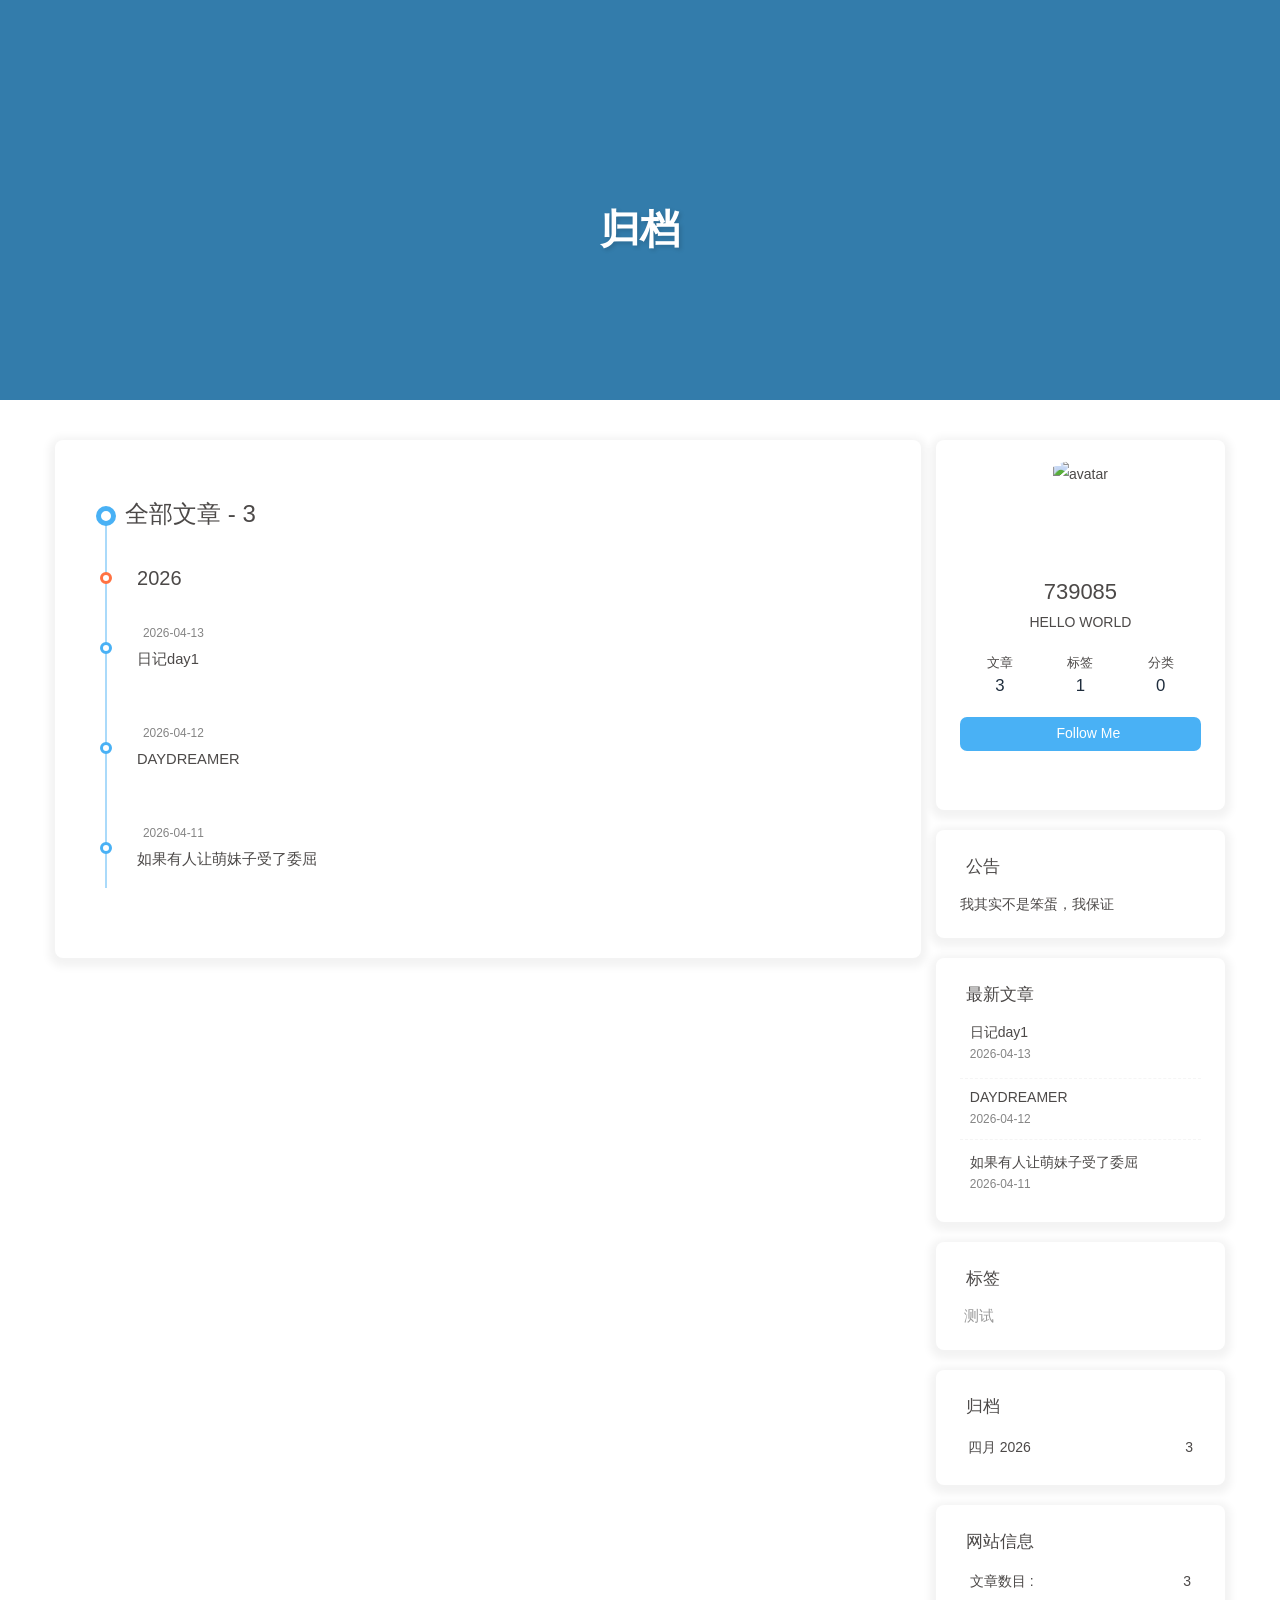
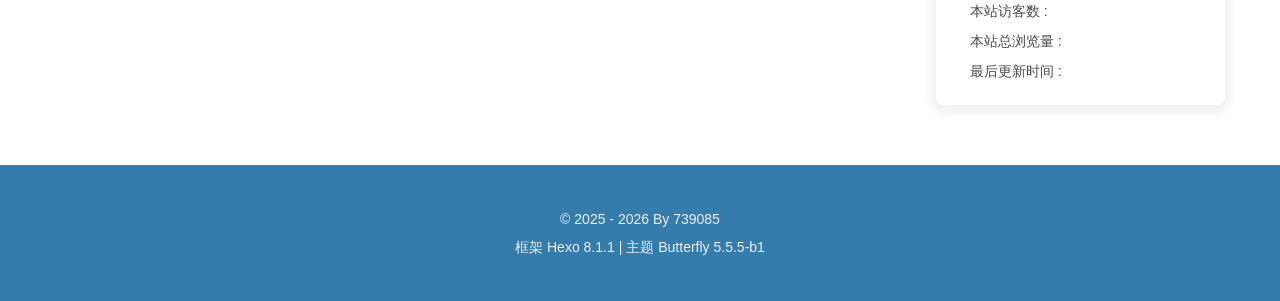
==== archives/index.html @ 6e2aefe9 "Site updated: 2026-04-13 21:39:57" ====
<!DOCTYPE html><html lang="zh-CN" data-theme="light"><head><meta charset="UTF-8"><meta http-equiv="X-UA-Compatible" content="IE=edge"><meta name="viewport" content="width=device-width, initial-scale=1.0,viewport-fit=cover"><title>归档 | 739085</title><meta name="author" content="739085"><meta name="copyright" content="739085"><meta name="format-detection" content="telephone=no"><meta name="theme-color" content="#ffffff"><meta name="description" content="HELLO WORLD">
<meta property="og:type" content="website">
<meta property="og:title" content="归档">
<meta property="og:url" content="http://example.com/archives/index.html">
<meta property="og:site_name" content="739085">
<meta property="og:description" content="HELLO WORLD">
<meta property="og:locale" content="zh_CN">
<meta property="og:image" content="https://img.cdn1.vip/i/69db8854d2ef4_1775994964.webp">
<meta property="article:author" content="739085">
<meta name="twitter:card" content="summary">
<meta name="twitter:image" content="https://img.cdn1.vip/i/69db8854d2ef4_1775994964.webp"><script type="application/ld+json"></script><link rel="shortcut icon" href="https://img.cdn1.vip/i/69db8854d2ef4_1775994964.webp"><link rel="canonical" href="http://example.com/archives/index.html"><link rel="preconnect" href="//cdn.jsdelivr.net"/><link rel="preconnect" href="//busuanzi.ibruce.info"/><link rel="stylesheet" href="/css/index.css?v=5.5.5-b1"><link rel="stylesheet" href="https://cdn.jsdelivr.net/npm/@fortawesome/fontawesome-free@7.1.0/css/all.min.css"><script>
    (() => {
      
    const saveToLocal = {
      set: (key, value, ttl) => {
        if (!ttl) return
        const expiry = Date.now() + ttl * 86400000
        localStorage.setItem(key, JSON.stringify({ value, expiry }))
      },
      get: key => {
        const itemStr = localStorage.getItem(key)
        if (!itemStr) return undefined
        const { value, expiry } = JSON.parse(itemStr)
        if (Date.now() > expiry) {
          localStorage.removeItem(key)
          return undefined
        }
        return value
      }
    }

    window.btf = {
      saveToLocal,
      getScript: (url, attr = {}) => new Promise((resolve, reject) => {
        const script = document.createElement('script')
        script.src = url
        script.async = true
        Object.entries(attr).forEach(([key, val]) => script.setAttribute(key, val))
        script.onload = script.onreadystatechange = () => {
          if (!script.readyState || /loaded|complete/.test(script.readyState)) resolve()
        }
        script.onerror = reject
        document.head.appendChild(script)
      }),
      getCSS: (url, id) => new Promise((resolve, reject) => {
        const link = document.createElement('link')
        link.rel = 'stylesheet'
        link.href = url
        if (id) link.id = id
        link.onload = link.onreadystatechange = () => {
          if (!link.readyState || /loaded|complete/.test(link.readyState)) resolve()
        }
        link.onerror = reject
        document.head.appendChild(link)
      }),
      addGlobalFn: (key, fn, name = false, parent = window) => {
        if (!false && key.startsWith('pjax')) return
        const globalFn = parent.globalFn || {}
        globalFn[key] = globalFn[key] || {}
        globalFn[key][name || Object.keys(globalFn[key]).length] = fn
        parent.globalFn = globalFn
      }
    }
  
      
      const activateDarkMode = () => {
        document.documentElement.setAttribute('data-theme', 'dark')
        if (document.querySelector('meta[name="theme-color"]') !== null) {
          document.querySelector('meta[name="theme-color"]').setAttribute('content', '#0d0d0d')
        }
      }
      const activateLightMode = () => {
        document.documentElement.setAttribute('data-theme', 'light')
        if (document.querySelector('meta[name="theme-color"]') !== null) {
          document.querySelector('meta[name="theme-color"]').setAttribute('content', '#ffffff')
        }
      }

      btf.activateDarkMode = activateDarkMode
      btf.activateLightMode = activateLightMode

      const theme = saveToLocal.get('theme')
    
          theme === 'dark' ? activateDarkMode() : theme === 'light' ? activateLightMode() : null
        
      
      const asideStatus = saveToLocal.get('aside-status')
      if (asideStatus !== undefined) {
        document.documentElement.classList.toggle('hide-aside', asideStatus === 'hide')
      }
    
      
    const detectApple = () => {
      if (/iPad|iPhone|iPod|Macintosh/.test(navigator.userAgent)) {
        document.documentElement.classList.add('apple')
      }
    }
    detectApple()
  
    })()
  </script><script>const GLOBAL_CONFIG = {
  root: '/',
  algolia: undefined,
  localSearch: undefined,
  translate: undefined,
  highlight: {"plugin":"highlight.js","highlightCopy":true,"highlightLang":true,"highlightHeightLimit":false,"highlightFullpage":false,"highlightMacStyle":true},
  copy: {
    success: '复制成功',
    error: '复制失败',
    noSupport: '浏览器不支持'
  },
  relativeDate: {
    homepage: false,
    post: false
  },
  runtime: '',
  dateSuffix: {
    just: '刚刚',
    min: '分钟前',
    hour: '小时前',
    day: '天前',
    month: '个月前'
  },
  copyright: undefined,
  lightbox: 'null',
  Snackbar: undefined,
  infinitegrid: {
    js: 'https://cdn.jsdelivr.net/npm/@egjs/infinitegrid@4.13.0/dist/infinitegrid.min.js',
    buttonText: '加载更多'
  },
  isPhotoFigcaption: false,
  islazyloadPlugin: false,
  isAnchor: false,
  percent: {
    toc: true,
    rightside: false,
  },
  autoDarkmode: false
}</script><script id="config-diff">var GLOBAL_CONFIG_SITE = {
  title: '归档',
  isHighlightShrink: false,
  isToc: false,
  pageType: 'archive'
}</script><meta name="generator" content="Hexo 8.1.1"></head><body><div class="bg-animation" id="web_bg" style="background-image: url(https://img.cdn1.vip/i/69db87c25db3d_1775994818.webp);"></div><div class="page" id="body-wrap"><header class="not-home-page" id="page-header" style="background-image: url(https://img.cdn1.vip/i/69db87c25db3d_1775994818.webp);"><nav id="nav"><span id="blog-info"><a class="nav-site-title" href="/"><img class="site-icon" src="https://img.cdn1.vip/i/69db8854d2ef4_1775994964.webp" alt="Logo"><span class="site-name">739085</span></a></span><div id="menus"></div></nav><div id="page-site-info"><h1 id="site-title">归档</h1></div></header><main class="layout" id="content-inner"><div id="archive"><div class="article-sort-title">全部文章 - 3</div><div class="article-sort"><div class="article-sort-item year">2026</div><div class="article-sort-item no-article-cover"><div class="article-sort-item-info"><div class="article-sort-item-time"><i class="far fa-calendar-alt"></i><time class="post-meta-date-created" datetime="2026-04-13T13:39:32.000Z" title="发表于 2026-04-13 21:39:32">2026-04-13</time></div><a class="article-sort-item-title" href="/2026/04/13/%E6%97%A5%E8%AE%B0day1/" title="日记day1">日记day1</a></div></div><div class="article-sort-item no-article-cover"><div class="article-sort-item-info"><div class="article-sort-item-time"><i class="far fa-calendar-alt"></i><time class="post-meta-date-created" datetime="2026-04-12T13:01:36.000Z" title="发表于 2026-04-12 21:01:36">2026-04-12</time></div><a class="article-sort-item-title" href="/2026/04/12/%E6%B5%8B%E8%AF%952/" title="DAYDREAMER">DAYDREAMER</a></div></div><div class="article-sort-item no-article-cover"><div class="article-sort-item-info"><div class="article-sort-item-time"><i class="far fa-calendar-alt"></i><time class="post-meta-date-created" datetime="2026-04-11T06:35:50.000Z" title="发表于 2026-04-11 14:35:50">2026-04-11</time></div><a class="article-sort-item-title" href="/2026/04/11/%E6%B5%8B%E8%AF%951/" title="如果有人让萌妹子受了委屈">如果有人让萌妹子受了委屈</a></div></div></div></div><div class="aside-content" id="aside-content"><div class="card-widget card-info text-center"><div class="avatar-img"><img src="https://img.cdn1.vip/i/69db8854d2ef4_1775994964.webp" onerror="this.onerror=null;this.src='/img/friend_404.gif'" alt="avatar"/></div><div class="author-info-name">739085</div><div class="author-info-description">HELLO WORLD</div><div class="site-data"><a href="/archives/"><div class="headline">文章</div><div class="length-num">3</div></a><a href="/tags/"><div class="headline">标签</div><div class="length-num">1</div></a><a href="/categories/"><div class="headline">分类</div><div class="length-num">0</div></a></div><a id="card-info-btn" target="_blank" rel="noopener" href="https://github.com/3023755761-art"><i class="fab fa-github"></i><span>Follow Me</span></a><div class="card-info-social-icons"><a class="social-icon" href="https://x.com/739085syy" target="_blank" title="Twitter"><i class="fab fa-twitter" style="color: #1da1f2;"></i></a><a class="social-icon" href="mailto:3023755761@qq.com" target="_blank" title="Email"><i class="fas fa-envelope" style="color: #4a7dbe;"></i></a><a class="social-icon" href="https://space.bilibili.com/411506079" target="_blank" title="Bilibili"><i class="fab fa-bilibili" style="color: #00A1D6;"></i></a><a class="social-icon" href="https://weibo.com/u/7460593080" target="_blank" title="微博"><i class="fab fa-weibo" style="color: #e6162d;"></i></a></div></div><div class="card-widget card-announcement"><div class="item-headline"><i class="fas fa-bullhorn fa-shake"></i><span>公告</span></div><div class="announcement_content">我其实不是笨蛋，我保证</div></div><div class="sticky_layout"><div class="card-widget card-recent-post"><div class="item-headline"><i class="fas fa-history"></i><span>最新文章</span></div><div class="aside-list"><div class="aside-list-item no-cover"><div class="content"><a class="title" href="/2026/04/13/%E6%97%A5%E8%AE%B0day1/" title="日记day1">日记day1</a><time datetime="2026-04-13T13:39:32.000Z" title="发表于 2026-04-13 21:39:32">2026-04-13</time></div></div><div class="aside-list-item no-cover"><div class="content"><a class="title" href="/2026/04/12/%E6%B5%8B%E8%AF%952/" title="DAYDREAMER">DAYDREAMER</a><time datetime="2026-04-12T13:01:36.000Z" title="发表于 2026-04-12 21:01:36">2026-04-12</time></div></div><div class="aside-list-item no-cover"><div class="content"><a class="title" href="/2026/04/11/%E6%B5%8B%E8%AF%951/" title="如果有人让萌妹子受了委屈">如果有人让萌妹子受了委屈</a><time datetime="2026-04-11T06:35:50.000Z" title="发表于 2026-04-11 14:35:50">2026-04-11</time></div></div></div></div><div class="card-widget card-tags"><div class="item-headline"><i class="fas fa-tags"></i><span>标签</span></div><div class="card-tag-cloud"><a href="/tags/%E6%B5%8B%E8%AF%95/" style="font-size: 1.1em; color: #999">测试</a></div></div><div class="card-widget card-archives">
    <div class="item-headline">
      <i class="fas fa-archive"></i>
      <span>归档</span>
      
    </div>
  
    <ul class="card-archive-list">
      
        <li class="card-archive-list-item">
          <a class="card-archive-list-link" href="/archives/2026/04/">
            <span class="card-archive-list-date">
              四月 2026
            </span>
            <span class="card-archive-list-count">3</span>
          </a>
        </li>
      
    </ul>
  </div><div class="card-widget card-webinfo"><div class="item-headline"><i class="fas fa-chart-line"></i><span>网站信息</span></div><div class="webinfo"><div class="webinfo-item"><div class="item-name">文章数目 :</div><div class="item-count">3</div></div><div class="webinfo-item"><div class="item-name">本站访客数 :</div><div class="item-count" id="busuanzi_value_site_uv"><i class="fa-solid fa-spinner fa-spin"></i></div></div><div class="webinfo-item"><div class="item-name">本站总浏览量 :</div><div class="item-count" id="busuanzi_value_site_pv"><i class="fa-solid fa-spinner fa-spin"></i></div></div><div class="webinfo-item"><div class="item-name">最后更新时间 :</div><div class="item-count" id="last-push-date" data-lastPushDate="2026-04-13T13:39:54.708Z"><i class="fa-solid fa-spinner fa-spin"></i></div></div></div></div></div></div></main><footer id="footer" style="background-image: url(https://img.cdn1.vip/i/69db87c25db3d_1775994818.webp);"><div class="footer-other"><div class="footer-copyright"><span class="copyright">&copy;&nbsp;2025 - 2026 By 739085</span><span class="framework-info"><span>框架 </span><a target="_blank" rel="noopener" href="https://hexo.io">Hexo 8.1.1</a><span class="footer-separator">|</span><span>主题 </span><a target="_blank" rel="noopener" href="https://github.com/jerryc127/hexo-theme-butterfly">Butterfly 5.5.5-b1</a></span></div></div></footer></div><div id="rightside"><div id="rightside-config-hide"><button id="darkmode" type="button" title="日间和夜间模式切换"><i class="fas fa-adjust"></i></button><button id="hide-aside-btn" type="button" title="单栏和双栏切换"><i class="fas fa-arrows-alt-h"></i></button></div><div id="rightside-config-show"><button id="rightside-config" type="button" title="设置"><i class="fas fa-cog fa-spin"></i></button><button id="go-up" type="button" title="回到顶部"><span class="scroll-percent"></span><i class="fas fa-arrow-up"></i></button></div></div><div><script src="/js/utils.js?v=5.5.5-b1"></script><script src="/js/main.js?v=5.5.5-b1"></script><div class="js-pjax"></div><script async data-pjax src="//busuanzi.ibruce.info/busuanzi/2.3/busuanzi.pure.mini.js"></script></div></body></html>
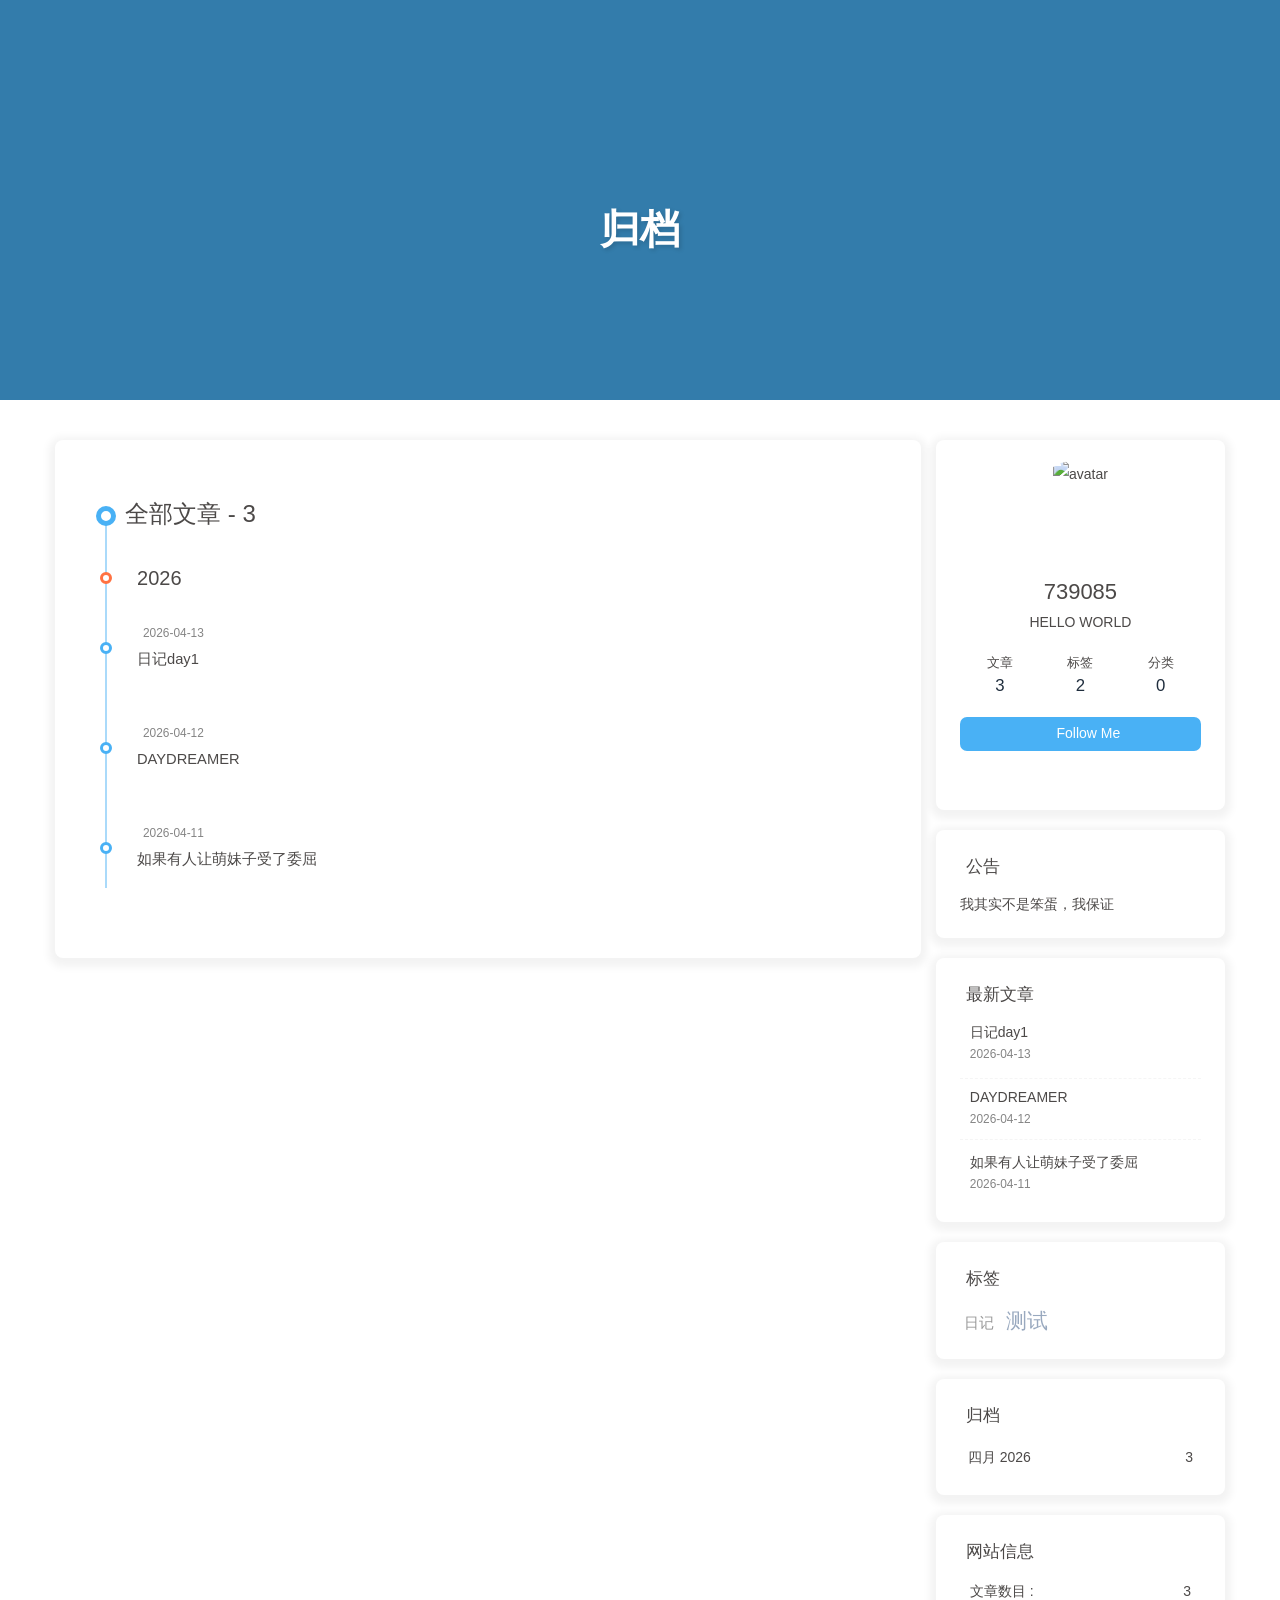
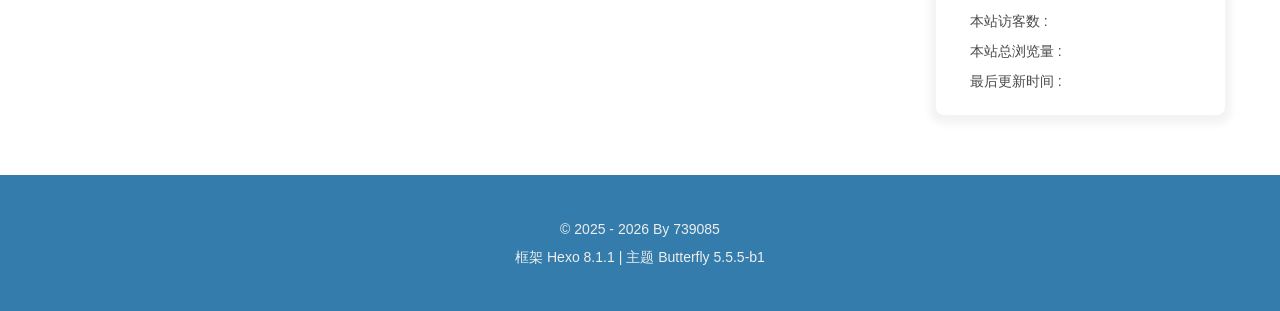
==== commit 7db5eef5: "Site updated: 2026-04-14 17:29:22" ====
--- a/archives/index.html
+++ b/archives/index.html
@@ -141,7 +141,7 @@
   isHighlightShrink: false,
   isToc: false,
   pageType: 'archive'
-}</script><meta name="generator" content="Hexo 8.1.1"></head><body><div class="bg-animation" id="web_bg" style="background-image: url(https://img.cdn1.vip/i/69db87c25db3d_1775994818.webp);"></div><div class="page" id="body-wrap"><header class="not-home-page" id="page-header" style="background-image: url(https://img.cdn1.vip/i/69db87c25db3d_1775994818.webp);"><nav id="nav"><span id="blog-info"><a class="nav-site-title" href="/"><img class="site-icon" src="https://img.cdn1.vip/i/69db8854d2ef4_1775994964.webp" alt="Logo"><span class="site-name">739085</span></a></span><div id="menus"></div></nav><div id="page-site-info"><h1 id="site-title">归档</h1></div></header><main class="layout" id="content-inner"><div id="archive"><div class="article-sort-title">全部文章 - 3</div><div class="article-sort"><div class="article-sort-item year">2026</div><div class="article-sort-item no-article-cover"><div class="article-sort-item-info"><div class="article-sort-item-time"><i class="far fa-calendar-alt"></i><time class="post-meta-date-created" datetime="2026-04-13T13:39:32.000Z" title="发表于 2026-04-13 21:39:32">2026-04-13</time></div><a class="article-sort-item-title" href="/2026/04/13/%E6%97%A5%E8%AE%B0day1/" title="日记day1">日记day1</a></div></div><div class="article-sort-item no-article-cover"><div class="article-sort-item-info"><div class="article-sort-item-time"><i class="far fa-calendar-alt"></i><time class="post-meta-date-created" datetime="2026-04-12T13:01:36.000Z" title="发表于 2026-04-12 21:01:36">2026-04-12</time></div><a class="article-sort-item-title" href="/2026/04/12/%E6%B5%8B%E8%AF%952/" title="DAYDREAMER">DAYDREAMER</a></div></div><div class="article-sort-item no-article-cover"><div class="article-sort-item-info"><div class="article-sort-item-time"><i class="far fa-calendar-alt"></i><time class="post-meta-date-created" datetime="2026-04-11T06:35:50.000Z" title="发表于 2026-04-11 14:35:50">2026-04-11</time></div><a class="article-sort-item-title" href="/2026/04/11/%E6%B5%8B%E8%AF%951/" title="如果有人让萌妹子受了委屈">如果有人让萌妹子受了委屈</a></div></div></div></div><div class="aside-content" id="aside-content"><div class="card-widget card-info text-center"><div class="avatar-img"><img src="https://img.cdn1.vip/i/69db8854d2ef4_1775994964.webp" onerror="this.onerror=null;this.src='/img/friend_404.gif'" alt="avatar"/></div><div class="author-info-name">739085</div><div class="author-info-description">HELLO WORLD</div><div class="site-data"><a href="/archives/"><div class="headline">文章</div><div class="length-num">3</div></a><a href="/tags/"><div class="headline">标签</div><div class="length-num">1</div></a><a href="/categories/"><div class="headline">分类</div><div class="length-num">0</div></a></div><a id="card-info-btn" target="_blank" rel="noopener" href="https://github.com/3023755761-art"><i class="fab fa-github"></i><span>Follow Me</span></a><div class="card-info-social-icons"><a class="social-icon" href="https://x.com/739085syy" target="_blank" title="Twitter"><i class="fab fa-twitter" style="color: #1da1f2;"></i></a><a class="social-icon" href="mailto:3023755761@qq.com" target="_blank" title="Email"><i class="fas fa-envelope" style="color: #4a7dbe;"></i></a><a class="social-icon" href="https://space.bilibili.com/411506079" target="_blank" title="Bilibili"><i class="fab fa-bilibili" style="color: #00A1D6;"></i></a><a class="social-icon" href="https://weibo.com/u/7460593080" target="_blank" title="微博"><i class="fab fa-weibo" style="color: #e6162d;"></i></a></div></div><div class="card-widget card-announcement"><div class="item-headline"><i class="fas fa-bullhorn fa-shake"></i><span>公告</span></div><div class="announcement_content">我其实不是笨蛋，我保证</div></div><div class="sticky_layout"><div class="card-widget card-recent-post"><div class="item-headline"><i class="fas fa-history"></i><span>最新文章</span></div><div class="aside-list"><div class="aside-list-item no-cover"><div class="content"><a class="title" href="/2026/04/13/%E6%97%A5%E8%AE%B0day1/" title="日记day1">日记day1</a><time datetime="2026-04-13T13:39:32.000Z" title="发表于 2026-04-13 21:39:32">2026-04-13</time></div></div><div class="aside-list-item no-cover"><div class="content"><a class="title" href="/2026/04/12/%E6%B5%8B%E8%AF%952/" title="DAYDREAMER">DAYDREAMER</a><time datetime="2026-04-12T13:01:36.000Z" title="发表于 2026-04-12 21:01:36">2026-04-12</time></div></div><div class="aside-list-item no-cover"><div class="content"><a class="title" href="/2026/04/11/%E6%B5%8B%E8%AF%951/" title="如果有人让萌妹子受了委屈">如果有人让萌妹子受了委屈</a><time datetime="2026-04-11T06:35:50.000Z" title="发表于 2026-04-11 14:35:50">2026-04-11</time></div></div></div></div><div class="card-widget card-tags"><div class="item-headline"><i class="fas fa-tags"></i><span>标签</span></div><div class="card-tag-cloud"><a href="/tags/%E6%B5%8B%E8%AF%95/" style="font-size: 1.1em; color: #999">测试</a></div></div><div class="card-widget card-archives">
+}</script><meta name="generator" content="Hexo 8.1.1"></head><body><div class="bg-animation" id="web_bg" style="background-image: url(https://img.cdn1.vip/i/69db87c25db3d_1775994818.webp);"></div><div class="page" id="body-wrap"><header class="not-home-page" id="page-header" style="background-image: url(https://img.cdn1.vip/i/69db87c25db3d_1775994818.webp);"><nav id="nav"><span id="blog-info"><a class="nav-site-title" href="/"><img class="site-icon" src="https://img.cdn1.vip/i/69db8854d2ef4_1775994964.webp" alt="Logo"><span class="site-name">739085</span></a></span><div id="menus"></div></nav><div id="page-site-info"><h1 id="site-title">归档</h1></div></header><main class="layout" id="content-inner"><div id="archive"><div class="article-sort-title">全部文章 - 3</div><div class="article-sort"><div class="article-sort-item year">2026</div><div class="article-sort-item no-article-cover"><div class="article-sort-item-info"><div class="article-sort-item-time"><i class="far fa-calendar-alt"></i><time class="post-meta-date-created" datetime="2026-04-13T13:39:32.000Z" title="发表于 2026-04-13 21:39:32">2026-04-13</time></div><a class="article-sort-item-title" href="/2026/04/13/%E6%97%A5%E8%AE%B0day1/" title="日记day1">日记day1</a></div></div><div class="article-sort-item no-article-cover"><div class="article-sort-item-info"><div class="article-sort-item-time"><i class="far fa-calendar-alt"></i><time class="post-meta-date-created" datetime="2026-04-12T13:01:36.000Z" title="发表于 2026-04-12 21:01:36">2026-04-12</time></div><a class="article-sort-item-title" href="/2026/04/12/%E6%B5%8B%E8%AF%952/" title="DAYDREAMER">DAYDREAMER</a></div></div><div class="article-sort-item no-article-cover"><div class="article-sort-item-info"><div class="article-sort-item-time"><i class="far fa-calendar-alt"></i><time class="post-meta-date-created" datetime="2026-04-11T06:35:50.000Z" title="发表于 2026-04-11 14:35:50">2026-04-11</time></div><a class="article-sort-item-title" href="/2026/04/11/%E6%B5%8B%E8%AF%951/" title="如果有人让萌妹子受了委屈">如果有人让萌妹子受了委屈</a></div></div></div></div><div class="aside-content" id="aside-content"><div class="card-widget card-info text-center"><div class="avatar-img"><img src="https://img.cdn1.vip/i/69db8854d2ef4_1775994964.webp" onerror="this.onerror=null;this.src='/img/friend_404.gif'" alt="avatar"/></div><div class="author-info-name">739085</div><div class="author-info-description">HELLO WORLD</div><div class="site-data"><a href="/archives/"><div class="headline">文章</div><div class="length-num">3</div></a><a href="/tags/"><div class="headline">标签</div><div class="length-num">2</div></a><a href="/categories/"><div class="headline">分类</div><div class="length-num">0</div></a></div><a id="card-info-btn" target="_blank" rel="noopener" href="https://github.com/3023755761-art"><i class="fab fa-github"></i><span>Follow Me</span></a><div class="card-info-social-icons"><a class="social-icon" href="https://x.com/739085syy" target="_blank" title="Twitter"><i class="fab fa-twitter" style="color: #1da1f2;"></i></a><a class="social-icon" href="mailto:3023755761@qq.com" target="_blank" title="Email"><i class="fas fa-envelope" style="color: #4a7dbe;"></i></a><a class="social-icon" href="https://space.bilibili.com/411506079" target="_blank" title="Bilibili"><i class="fab fa-bilibili" style="color: #00A1D6;"></i></a><a class="social-icon" href="https://weibo.com/u/7460593080" target="_blank" title="微博"><i class="fab fa-weibo" style="color: #e6162d;"></i></a></div></div><div class="card-widget card-announcement"><div class="item-headline"><i class="fas fa-bullhorn fa-shake"></i><span>公告</span></div><div class="announcement_content">我其实不是笨蛋，我保证</div></div><div class="sticky_layout"><div class="card-widget card-recent-post"><div class="item-headline"><i class="fas fa-history"></i><span>最新文章</span></div><div class="aside-list"><div class="aside-list-item no-cover"><div class="content"><a class="title" href="/2026/04/13/%E6%97%A5%E8%AE%B0day1/" title="日记day1">日记day1</a><time datetime="2026-04-13T13:39:32.000Z" title="发表于 2026-04-13 21:39:32">2026-04-13</time></div></div><div class="aside-list-item no-cover"><div class="content"><a class="title" href="/2026/04/12/%E6%B5%8B%E8%AF%952/" title="DAYDREAMER">DAYDREAMER</a><time datetime="2026-04-12T13:01:36.000Z" title="发表于 2026-04-12 21:01:36">2026-04-12</time></div></div><div class="aside-list-item no-cover"><div class="content"><a class="title" href="/2026/04/11/%E6%B5%8B%E8%AF%951/" title="如果有人让萌妹子受了委屈">如果有人让萌妹子受了委屈</a><time datetime="2026-04-11T06:35:50.000Z" title="发表于 2026-04-11 14:35:50">2026-04-11</time></div></div></div></div><div class="card-widget card-tags"><div class="item-headline"><i class="fas fa-tags"></i><span>标签</span></div><div class="card-tag-cloud"><a href="/tags/%E6%97%A5%E8%AE%B0/" style="font-size: 1.1em; color: #999">日记</a> <a href="/tags/%E6%B5%8B%E8%AF%95/" style="font-size: 1.5em; color: #99a9bf">测试</a></div></div><div class="card-widget card-archives">
     <div class="item-headline">
       <i class="fas fa-archive"></i>
       <span>归档</span>
@@ -160,4 +160,4 @@
         </li>
       
     </ul>
-  </div><div class="card-widget card-webinfo"><div class="item-headline"><i class="fas fa-chart-line"></i><span>网站信息</span></div><div class="webinfo"><div class="webinfo-item"><div class="item-name">文章数目 :</div><div class="item-count">3</div></div><div class="webinfo-item"><div class="item-name">本站访客数 :</div><div class="item-count" id="busuanzi_value_site_uv"><i class="fa-solid fa-spinner fa-spin"></i></div></div><div class="webinfo-item"><div class="item-name">本站总浏览量 :</div><div class="item-count" id="busuanzi_value_site_pv"><i class="fa-solid fa-spinner fa-spin"></i></div></div><div class="webinfo-item"><div class="item-name">最后更新时间 :</div><div class="item-count" id="last-push-date" data-lastPushDate="2026-04-13T13:39:54.708Z"><i class="fa-solid fa-spinner fa-spin"></i></div></div></div></div></div></div></main><footer id="footer" style="background-image: url(https://img.cdn1.vip/i/69db87c25db3d_1775994818.webp);"><div class="footer-other"><div class="footer-copyright"><span class="copyright">&copy;&nbsp;2025 - 2026 By 739085</span><span class="framework-info"><span>框架 </span><a target="_blank" rel="noopener" href="https://hexo.io">Hexo 8.1.1</a><span class="footer-separator">|</span><span>主题 </span><a target="_blank" rel="noopener" href="https://github.com/jerryc127/hexo-theme-butterfly">Butterfly 5.5.5-b1</a></span></div></div></footer></div><div id="rightside"><div id="rightside-config-hide"><button id="darkmode" type="button" title="日间和夜间模式切换"><i class="fas fa-adjust"></i></button><button id="hide-aside-btn" type="button" title="单栏和双栏切换"><i class="fas fa-arrows-alt-h"></i></button></div><div id="rightside-config-show"><button id="rightside-config" type="button" title="设置"><i class="fas fa-cog fa-spin"></i></button><button id="go-up" type="button" title="回到顶部"><span class="scroll-percent"></span><i class="fas fa-arrow-up"></i></button></div></div><div><script src="/js/utils.js?v=5.5.5-b1"></script><script src="/js/main.js?v=5.5.5-b1"></script><div class="js-pjax"></div><script async data-pjax src="//busuanzi.ibruce.info/busuanzi/2.3/busuanzi.pure.mini.js"></script></div></body></html>+  </div><div class="card-widget card-webinfo"><div class="item-headline"><i class="fas fa-chart-line"></i><span>网站信息</span></div><div class="webinfo"><div class="webinfo-item"><div class="item-name">文章数目 :</div><div class="item-count">3</div></div><div class="webinfo-item"><div class="item-name">本站访客数 :</div><div class="item-count" id="busuanzi_value_site_uv"><i class="fa-solid fa-spinner fa-spin"></i></div></div><div class="webinfo-item"><div class="item-name">本站总浏览量 :</div><div class="item-count" id="busuanzi_value_site_pv"><i class="fa-solid fa-spinner fa-spin"></i></div></div><div class="webinfo-item"><div class="item-name">最后更新时间 :</div><div class="item-count" id="last-push-date" data-lastPushDate="2026-04-14T09:29:19.640Z"><i class="fa-solid fa-spinner fa-spin"></i></div></div></div></div></div></div></main><footer id="footer" style="background-image: url(https://img.cdn1.vip/i/69db87c25db3d_1775994818.webp);"><div class="footer-other"><div class="footer-copyright"><span class="copyright">&copy;&nbsp;2025 - 2026 By 739085</span><span class="framework-info"><span>框架 </span><a target="_blank" rel="noopener" href="https://hexo.io">Hexo 8.1.1</a><span class="footer-separator">|</span><span>主题 </span><a target="_blank" rel="noopener" href="https://github.com/jerryc127/hexo-theme-butterfly">Butterfly 5.5.5-b1</a></span></div></div></footer></div><div id="rightside"><div id="rightside-config-hide"><button id="darkmode" type="button" title="日间和夜间模式切换"><i class="fas fa-adjust"></i></button><button id="hide-aside-btn" type="button" title="单栏和双栏切换"><i class="fas fa-arrows-alt-h"></i></button></div><div id="rightside-config-show"><button id="rightside-config" type="button" title="设置"><i class="fas fa-cog fa-spin"></i></button><button id="go-up" type="button" title="回到顶部"><span class="scroll-percent"></span><i class="fas fa-arrow-up"></i></button></div></div><div><script src="/js/utils.js?v=5.5.5-b1"></script><script src="/js/main.js?v=5.5.5-b1"></script><div class="js-pjax"></div><script async data-pjax src="//busuanzi.ibruce.info/busuanzi/2.3/busuanzi.pure.mini.js"></script></div></body></html>
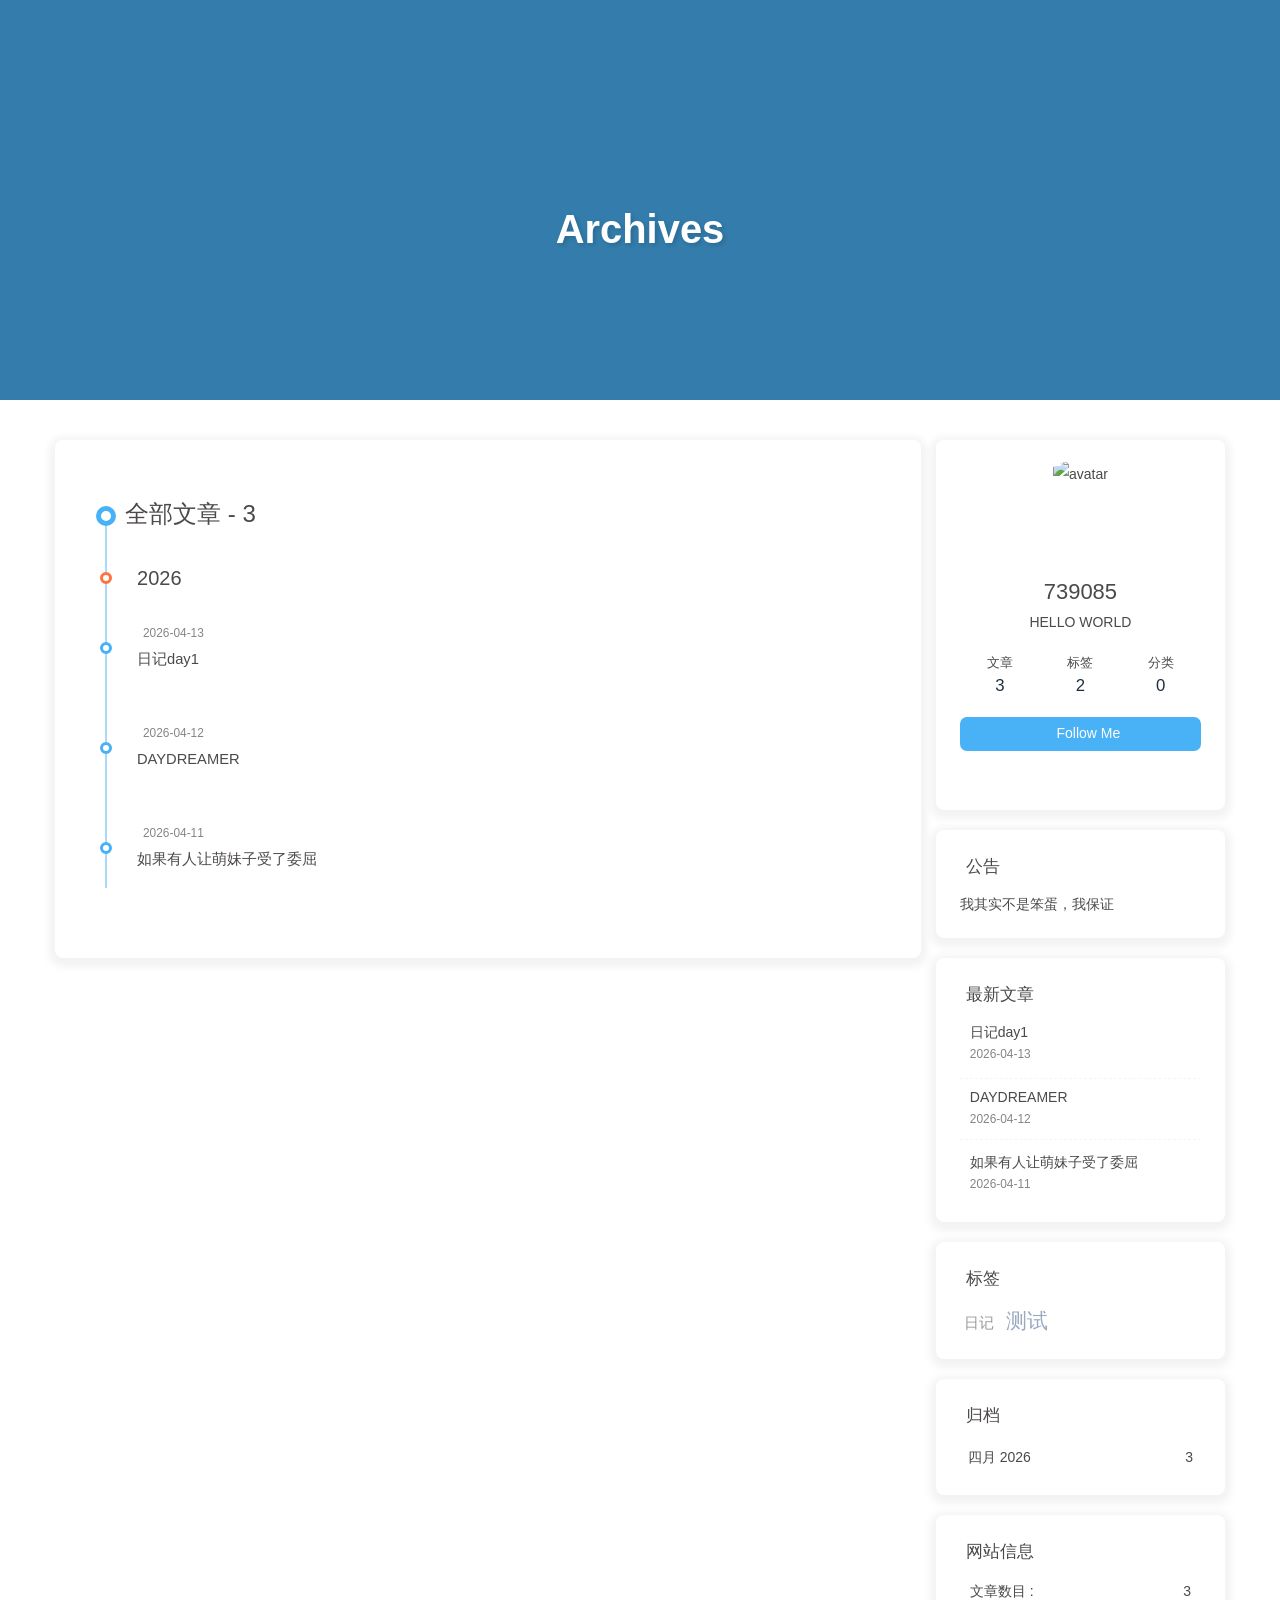
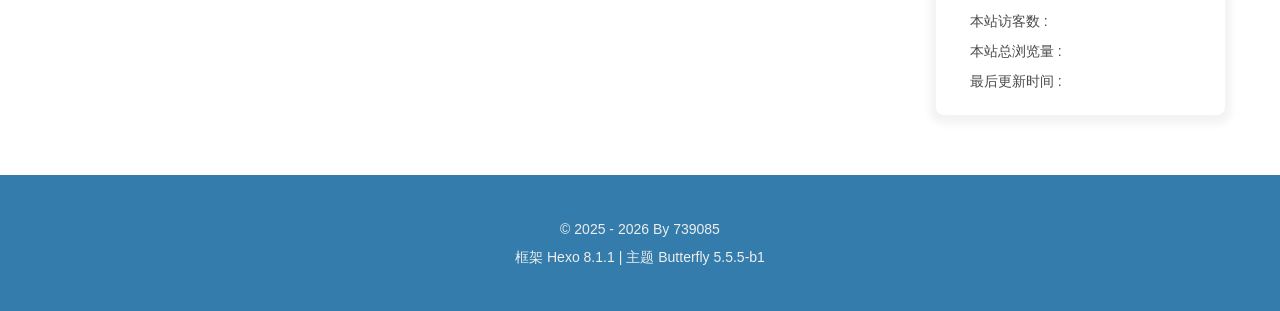
==== commit ca652ceb: "Site updated: 2026-04-18 17:05:50" ====
--- a/archives/index.html
+++ b/archives/index.html
@@ -1,14 +1,14 @@
-<!DOCTYPE html><html lang="zh-CN" data-theme="light"><head><meta charset="UTF-8"><meta http-equiv="X-UA-Compatible" content="IE=edge"><meta name="viewport" content="width=device-width, initial-scale=1.0,viewport-fit=cover"><title>归档 | 739085</title><meta name="author" content="739085"><meta name="copyright" content="739085"><meta name="format-detection" content="telephone=no"><meta name="theme-color" content="#ffffff"><meta name="description" content="HELLO WORLD">
+<!DOCTYPE html><html lang="zh-CN" data-theme="light"><head><meta charset="UTF-8"><meta http-equiv="X-UA-Compatible" content="IE=edge"><meta name="viewport" content="width=device-width, initial-scale=1.0,viewport-fit=cover"><title>Archives | 739085</title><meta name="author" content="739085"><meta name="copyright" content="739085"><meta name="format-detection" content="telephone=no"><meta name="theme-color" content="#ffffff"><meta name="description" content="HELLO WORLD">
 <meta property="og:type" content="website">
-<meta property="og:title" content="归档">
-<meta property="og:url" content="http://example.com/archives/index.html">
+<meta property="og:title" content="Archives">
+<meta property="og:url" content="https://3023755761-art.github.io/archives/index.html">
 <meta property="og:site_name" content="739085">
 <meta property="og:description" content="HELLO WORLD">
 <meta property="og:locale" content="zh_CN">
 <meta property="og:image" content="https://img.cdn1.vip/i/69db8854d2ef4_1775994964.webp">
 <meta property="article:author" content="739085">
 <meta name="twitter:card" content="summary">
-<meta name="twitter:image" content="https://img.cdn1.vip/i/69db8854d2ef4_1775994964.webp"><script type="application/ld+json"></script><link rel="shortcut icon" href="https://img.cdn1.vip/i/69db8854d2ef4_1775994964.webp"><link rel="canonical" href="http://example.com/archives/index.html"><link rel="preconnect" href="//cdn.jsdelivr.net"/><link rel="preconnect" href="//busuanzi.ibruce.info"/><link rel="stylesheet" href="/css/index.css?v=5.5.5-b1"><link rel="stylesheet" href="https://cdn.jsdelivr.net/npm/@fortawesome/fontawesome-free@7.1.0/css/all.min.css"><script>
+<meta name="twitter:image" content="https://img.cdn1.vip/i/69db8854d2ef4_1775994964.webp"><script type="application/ld+json"></script><link rel="shortcut icon" href="https://img.cdn1.vip/i/69db8854d2ef4_1775994964.webp"><link rel="canonical" href="https://3023755761-art.github.io/archives/index.html"><link rel="preconnect" href="//cdn.jsdelivr.net"/><link rel="preconnect" href="//busuanzi.ibruce.info"/><meta name="google-site-verification" content="c6b1a7a157c24e23"/><link rel="stylesheet" href="/css/index.css?v=5.5.5-b1"><link rel="stylesheet" href="https://cdn.jsdelivr.net/npm/@fortawesome/fontawesome-free@7.1.0/css/all.min.css"><script>
     (() => {
       
     const saveToLocal = {
@@ -101,7 +101,7 @@
   </script><script>const GLOBAL_CONFIG = {
   root: '/',
   algolia: undefined,
-  localSearch: undefined,
+  localSearch: {"path":"/search.xml","preload":false,"top_n_per_article":1,"unescape":false,"pagination":{"enable":false,"hitsPerPage":8},"languages":{"hits_empty":"未找到符合您查询的内容：${query}","hits_stats":"共找到 ${hits} 篇文章"}},
   translate: undefined,
   highlight: {"plugin":"highlight.js","highlightCopy":true,"highlightLang":true,"highlightHeightLimit":false,"highlightFullpage":false,"highlightMacStyle":true},
   copy: {
@@ -137,11 +137,11 @@
   },
   autoDarkmode: false
 }</script><script id="config-diff">var GLOBAL_CONFIG_SITE = {
-  title: '归档',
+  title: 'Archives',
   isHighlightShrink: false,
   isToc: false,
   pageType: 'archive'
-}</script><meta name="generator" content="Hexo 8.1.1"></head><body><div class="bg-animation" id="web_bg" style="background-image: url(https://img.cdn1.vip/i/69db87c25db3d_1775994818.webp);"></div><div class="page" id="body-wrap"><header class="not-home-page" id="page-header" style="background-image: url(https://img.cdn1.vip/i/69db87c25db3d_1775994818.webp);"><nav id="nav"><span id="blog-info"><a class="nav-site-title" href="/"><img class="site-icon" src="https://img.cdn1.vip/i/69db8854d2ef4_1775994964.webp" alt="Logo"><span class="site-name">739085</span></a></span><div id="menus"></div></nav><div id="page-site-info"><h1 id="site-title">归档</h1></div></header><main class="layout" id="content-inner"><div id="archive"><div class="article-sort-title">全部文章 - 3</div><div class="article-sort"><div class="article-sort-item year">2026</div><div class="article-sort-item no-article-cover"><div class="article-sort-item-info"><div class="article-sort-item-time"><i class="far fa-calendar-alt"></i><time class="post-meta-date-created" datetime="2026-04-13T13:39:32.000Z" title="发表于 2026-04-13 21:39:32">2026-04-13</time></div><a class="article-sort-item-title" href="/2026/04/13/%E6%97%A5%E8%AE%B0day1/" title="日记day1">日记day1</a></div></div><div class="article-sort-item no-article-cover"><div class="article-sort-item-info"><div class="article-sort-item-time"><i class="far fa-calendar-alt"></i><time class="post-meta-date-created" datetime="2026-04-12T13:01:36.000Z" title="发表于 2026-04-12 21:01:36">2026-04-12</time></div><a class="article-sort-item-title" href="/2026/04/12/%E6%B5%8B%E8%AF%952/" title="DAYDREAMER">DAYDREAMER</a></div></div><div class="article-sort-item no-article-cover"><div class="article-sort-item-info"><div class="article-sort-item-time"><i class="far fa-calendar-alt"></i><time class="post-meta-date-created" datetime="2026-04-11T06:35:50.000Z" title="发表于 2026-04-11 14:35:50">2026-04-11</time></div><a class="article-sort-item-title" href="/2026/04/11/%E6%B5%8B%E8%AF%951/" title="如果有人让萌妹子受了委屈">如果有人让萌妹子受了委屈</a></div></div></div></div><div class="aside-content" id="aside-content"><div class="card-widget card-info text-center"><div class="avatar-img"><img src="https://img.cdn1.vip/i/69db8854d2ef4_1775994964.webp" onerror="this.onerror=null;this.src='/img/friend_404.gif'" alt="avatar"/></div><div class="author-info-name">739085</div><div class="author-info-description">HELLO WORLD</div><div class="site-data"><a href="/archives/"><div class="headline">文章</div><div class="length-num">3</div></a><a href="/tags/"><div class="headline">标签</div><div class="length-num">2</div></a><a href="/categories/"><div class="headline">分类</div><div class="length-num">0</div></a></div><a id="card-info-btn" target="_blank" rel="noopener" href="https://github.com/3023755761-art"><i class="fab fa-github"></i><span>Follow Me</span></a><div class="card-info-social-icons"><a class="social-icon" href="https://x.com/739085syy" target="_blank" title="Twitter"><i class="fab fa-twitter" style="color: #1da1f2;"></i></a><a class="social-icon" href="mailto:3023755761@qq.com" target="_blank" title="Email"><i class="fas fa-envelope" style="color: #4a7dbe;"></i></a><a class="social-icon" href="https://space.bilibili.com/411506079" target="_blank" title="Bilibili"><i class="fab fa-bilibili" style="color: #00A1D6;"></i></a><a class="social-icon" href="https://weibo.com/u/7460593080" target="_blank" title="微博"><i class="fab fa-weibo" style="color: #e6162d;"></i></a></div></div><div class="card-widget card-announcement"><div class="item-headline"><i class="fas fa-bullhorn fa-shake"></i><span>公告</span></div><div class="announcement_content">我其实不是笨蛋，我保证</div></div><div class="sticky_layout"><div class="card-widget card-recent-post"><div class="item-headline"><i class="fas fa-history"></i><span>最新文章</span></div><div class="aside-list"><div class="aside-list-item no-cover"><div class="content"><a class="title" href="/2026/04/13/%E6%97%A5%E8%AE%B0day1/" title="日记day1">日记day1</a><time datetime="2026-04-13T13:39:32.000Z" title="发表于 2026-04-13 21:39:32">2026-04-13</time></div></div><div class="aside-list-item no-cover"><div class="content"><a class="title" href="/2026/04/12/%E6%B5%8B%E8%AF%952/" title="DAYDREAMER">DAYDREAMER</a><time datetime="2026-04-12T13:01:36.000Z" title="发表于 2026-04-12 21:01:36">2026-04-12</time></div></div><div class="aside-list-item no-cover"><div class="content"><a class="title" href="/2026/04/11/%E6%B5%8B%E8%AF%951/" title="如果有人让萌妹子受了委屈">如果有人让萌妹子受了委屈</a><time datetime="2026-04-11T06:35:50.000Z" title="发表于 2026-04-11 14:35:50">2026-04-11</time></div></div></div></div><div class="card-widget card-tags"><div class="item-headline"><i class="fas fa-tags"></i><span>标签</span></div><div class="card-tag-cloud"><a href="/tags/%E6%97%A5%E8%AE%B0/" style="font-size: 1.1em; color: #999">日记</a> <a href="/tags/%E6%B5%8B%E8%AF%95/" style="font-size: 1.5em; color: #99a9bf">测试</a></div></div><div class="card-widget card-archives">
+}</script><meta name="generator" content="Hexo 8.1.1"></head><body><div class="bg-animation" id="web_bg" style="background-image: url(https://img.cdn1.vip/i/69db87c25db3d_1775994818.webp);"></div><div id="sidebar"><div id="menu-mask"></div><div id="sidebar-menus"><div class="avatar-img text-center"><img src="https://img.cdn1.vip/i/69db8854d2ef4_1775994964.webp" onerror="this.onerror=null;this.src='/img/friend_404.gif'" alt="avatar"/ loading='lazy'></div><div class="site-data text-center"><a href="/archives/"><div class="headline">文章</div><div class="length-num">3</div></a><a href="/tags/"><div class="headline">标签</div><div class="length-num">2</div></a><a href="/categories/"><div class="headline">分类</div><div class="length-num">0</div></a></div><div class="menus_items"><div class="menus_item"><a class="site-page" href="/"><i class="fa-fw fas fa-home"></i><span> Home</span></a></div><div class="menus_item"><a class="site-page" href="/archives/"><i class="fa-fw fas fa-archive"></i><span> Archives</span></a></div><div class="menus_item"><a class="site-page" href="/categories/"><i class="fa-fw fas fa-folder"></i><span> Categories</span></a></div><div class="menus_item"><a class="site-page" href="/tags/"><i class="fa-fw fas fa-tags"></i><span> Tags</span></a></div></div></div></div><div class="page" id="body-wrap"><header class="not-home-page" id="page-header" style="background-image: url(https://img.cdn1.vip/i/69db87c25db3d_1775994818.webp);"><nav id="nav"><span id="blog-info"><a class="nav-site-title" href="/"><img class="site-icon" src="https://img.cdn1.vip/i/69db8854d2ef4_1775994964.webp" alt="Logo" loading='lazy'><span class="site-name">739085</span></a></span><div id="menus"><div id="search-button"><span class="site-page social-icon search"><i class="fas fa-search fa-fw"></i><span> 搜索</span></span></div><div class="menus_items"><div class="menus_item"><a class="site-page" href="/"><i class="fa-fw fas fa-home"></i><span> Home</span></a></div><div class="menus_item"><a class="site-page" href="/archives/"><i class="fa-fw fas fa-archive"></i><span> Archives</span></a></div><div class="menus_item"><a class="site-page" href="/categories/"><i class="fa-fw fas fa-folder"></i><span> Categories</span></a></div><div class="menus_item"><a class="site-page" href="/tags/"><i class="fa-fw fas fa-tags"></i><span> Tags</span></a></div></div><div id="toggle-menu"><span class="site-page"><i class="fas fa-bars fa-fw"></i></span></div></div></nav><div id="page-site-info"><h1 id="site-title">Archives</h1></div></header><main class="layout" id="content-inner"><div id="archive"><div class="article-sort-title">全部文章 - 3</div><div class="article-sort"><div class="article-sort-item year">2026</div><div class="article-sort-item no-article-cover"><div class="article-sort-item-info"><div class="article-sort-item-time"><i class="far fa-calendar-alt"></i><time class="post-meta-date-created" datetime="2026-04-13T13:39:32.000Z" title="发表于 2026-04-13 21:39:32">2026-04-13</time></div><a class="article-sort-item-title" href="/2026/04/13/%E6%97%A5%E8%AE%B0day1/" title="日记day1">日记day1</a></div></div><div class="article-sort-item no-article-cover"><div class="article-sort-item-info"><div class="article-sort-item-time"><i class="far fa-calendar-alt"></i><time class="post-meta-date-created" datetime="2026-04-12T13:01:36.000Z" title="发表于 2026-04-12 21:01:36">2026-04-12</time></div><a class="article-sort-item-title" href="/2026/04/12/%E6%B5%8B%E8%AF%952/" title="DAYDREAMER">DAYDREAMER</a></div></div><div class="article-sort-item no-article-cover"><div class="article-sort-item-info"><div class="article-sort-item-time"><i class="far fa-calendar-alt"></i><time class="post-meta-date-created" datetime="2026-04-11T06:35:50.000Z" title="发表于 2026-04-11 14:35:50">2026-04-11</time></div><a class="article-sort-item-title" href="/2026/04/11/%E6%B5%8B%E8%AF%951/" title="如果有人让萌妹子受了委屈">如果有人让萌妹子受了委屈</a></div></div></div></div><div class="aside-content" id="aside-content"><div class="card-widget card-info text-center"><div class="avatar-img"><img src="https://img.cdn1.vip/i/69db8854d2ef4_1775994964.webp" onerror="this.onerror=null;this.src='/img/friend_404.gif'" alt="avatar"/ loading='lazy'></div><div class="author-info-name">739085</div><div class="author-info-description">HELLO WORLD</div><div class="site-data"><a href="/archives/"><div class="headline">文章</div><div class="length-num">3</div></a><a href="/tags/"><div class="headline">标签</div><div class="length-num">2</div></a><a href="/categories/"><div class="headline">分类</div><div class="length-num">0</div></a></div><a id="card-info-btn" target="_blank" rel="noopener" href="https://github.com/3023755761-art"><i class="fab fa-github"></i><span>Follow Me</span></a><div class="card-info-social-icons"><a class="social-icon" href="https://x.com/739085syy" target="_blank" title="Twitter"><i class="fab fa-twitter" style="color: #1da1f2;"></i></a><a class="social-icon" href="mailto:3023755761@qq.com" target="_blank" title="Email"><i class="fas fa-envelope" style="color: #4a7dbe;"></i></a><a class="social-icon" href="https://space.bilibili.com/411506079" target="_blank" title="Bilibili"><i class="fab fa-bilibili" style="color: #00A1D6;"></i></a><a class="social-icon" href="https://weibo.com/u/7460593080" target="_blank" title="微博"><i class="fab fa-weibo" style="color: #e6162d;"></i></a></div></div><div class="card-widget card-announcement"><div class="item-headline"><i class="fas fa-bullhorn fa-shake"></i><span>公告</span></div><div class="announcement_content">我其实不是笨蛋，我保证</div></div><div class="sticky_layout"><div class="card-widget card-recent-post"><div class="item-headline"><i class="fas fa-history"></i><span>最新文章</span></div><div class="aside-list"><div class="aside-list-item no-cover"><div class="content"><a class="title" href="/2026/04/13/%E6%97%A5%E8%AE%B0day1/" title="日记day1">日记day1</a><time datetime="2026-04-13T13:39:32.000Z" title="发表于 2026-04-13 21:39:32">2026-04-13</time></div></div><div class="aside-list-item no-cover"><div class="content"><a class="title" href="/2026/04/12/%E6%B5%8B%E8%AF%952/" title="DAYDREAMER">DAYDREAMER</a><time datetime="2026-04-12T13:01:36.000Z" title="发表于 2026-04-12 21:01:36">2026-04-12</time></div></div><div class="aside-list-item no-cover"><div class="content"><a class="title" href="/2026/04/11/%E6%B5%8B%E8%AF%951/" title="如果有人让萌妹子受了委屈">如果有人让萌妹子受了委屈</a><time datetime="2026-04-11T06:35:50.000Z" title="发表于 2026-04-11 14:35:50">2026-04-11</time></div></div></div></div><div class="card-widget card-tags"><div class="item-headline"><i class="fas fa-tags"></i><span>标签</span></div><div class="card-tag-cloud"><a href="/tags/%E6%97%A5%E8%AE%B0/" style="font-size: 1.1em; color: #999">日记</a> <a href="/tags/%E6%B5%8B%E8%AF%95/" style="font-size: 1.5em; color: #99a9bf">测试</a></div></div><div class="card-widget card-archives">
     <div class="item-headline">
       <i class="fas fa-archive"></i>
       <span>归档</span>
@@ -160,4 +160,4 @@
         </li>
       
     </ul>
-  </div><div class="card-widget card-webinfo"><div class="item-headline"><i class="fas fa-chart-line"></i><span>网站信息</span></div><div class="webinfo"><div class="webinfo-item"><div class="item-name">文章数目 :</div><div class="item-count">3</div></div><div class="webinfo-item"><div class="item-name">本站访客数 :</div><div class="item-count" id="busuanzi_value_site_uv"><i class="fa-solid fa-spinner fa-spin"></i></div></div><div class="webinfo-item"><div class="item-name">本站总浏览量 :</div><div class="item-count" id="busuanzi_value_site_pv"><i class="fa-solid fa-spinner fa-spin"></i></div></div><div class="webinfo-item"><div class="item-name">最后更新时间 :</div><div class="item-count" id="last-push-date" data-lastPushDate="2026-04-14T09:29:19.640Z"><i class="fa-solid fa-spinner fa-spin"></i></div></div></div></div></div></div></main><footer id="footer" style="background-image: url(https://img.cdn1.vip/i/69db87c25db3d_1775994818.webp);"><div class="footer-other"><div class="footer-copyright"><span class="copyright">&copy;&nbsp;2025 - 2026 By 739085</span><span class="framework-info"><span>框架 </span><a target="_blank" rel="noopener" href="https://hexo.io">Hexo 8.1.1</a><span class="footer-separator">|</span><span>主题 </span><a target="_blank" rel="noopener" href="https://github.com/jerryc127/hexo-theme-butterfly">Butterfly 5.5.5-b1</a></span></div></div></footer></div><div id="rightside"><div id="rightside-config-hide"><button id="darkmode" type="button" title="日间和夜间模式切换"><i class="fas fa-adjust"></i></button><button id="hide-aside-btn" type="button" title="单栏和双栏切换"><i class="fas fa-arrows-alt-h"></i></button></div><div id="rightside-config-show"><button id="rightside-config" type="button" title="设置"><i class="fas fa-cog fa-spin"></i></button><button id="go-up" type="button" title="回到顶部"><span class="scroll-percent"></span><i class="fas fa-arrow-up"></i></button></div></div><div><script src="/js/utils.js?v=5.5.5-b1"></script><script src="/js/main.js?v=5.5.5-b1"></script><div class="js-pjax"></div><script async data-pjax src="//busuanzi.ibruce.info/busuanzi/2.3/busuanzi.pure.mini.js"></script></div></body></html>+  </div><div class="card-widget card-webinfo"><div class="item-headline"><i class="fas fa-chart-line"></i><span>网站信息</span></div><div class="webinfo"><div class="webinfo-item"><div class="item-name">文章数目 :</div><div class="item-count">3</div></div><div class="webinfo-item"><div class="item-name">本站访客数 :</div><div class="item-count" id="busuanzi_value_site_uv"><i class="fa-solid fa-spinner fa-spin"></i></div></div><div class="webinfo-item"><div class="item-name">本站总浏览量 :</div><div class="item-count" id="busuanzi_value_site_pv"><i class="fa-solid fa-spinner fa-spin"></i></div></div><div class="webinfo-item"><div class="item-name">最后更新时间 :</div><div class="item-count" id="last-push-date" data-lastPushDate="2026-04-18T09:05:47.697Z"><i class="fa-solid fa-spinner fa-spin"></i></div></div></div></div></div></div></main><footer id="footer" style="background-image: url(https://img.cdn1.vip/i/69db87c25db3d_1775994818.webp);"><div class="footer-other"><div class="footer-copyright"><span class="copyright">&copy;&nbsp;2025 - 2026 By 739085</span><span class="framework-info"><span>框架 </span><a target="_blank" rel="noopener" href="https://hexo.io">Hexo 8.1.1</a><span class="footer-separator">|</span><span>主题 </span><a target="_blank" rel="noopener" href="https://github.com/jerryc127/hexo-theme-butterfly">Butterfly 5.5.5-b1</a></span></div></div></footer></div><div id="rightside"><div id="rightside-config-hide"><button id="darkmode" type="button" title="日间和夜间模式切换"><i class="fas fa-adjust"></i></button><button id="hide-aside-btn" type="button" title="单栏和双栏切换"><i class="fas fa-arrows-alt-h"></i></button></div><div id="rightside-config-show"><button id="rightside-config" type="button" title="设置"><i class="fas fa-cog fa-spin"></i></button><button id="go-up" type="button" title="回到顶部"><span class="scroll-percent"></span><i class="fas fa-arrow-up"></i></button></div></div><div><script src="https://cdn.jsdelivr.net/npm/hexo-theme-butterfly@5.5.5-b1/source/js/utils.min.js"></script><script src="https://cdn.jsdelivr.net/npm/hexo-theme-butterfly@5.5.5-b1/source/js/main.min.js"></script><script src="https://cdn.jsdelivr.net/npm/instant.page@5.2.0/instantpage.min.js" type="module"></script><div class="js-pjax"></div><script id="click-heart" src="https://cdn.jsdelivr.net/npm/butterfly-extsrc@1.1.6/dist/click-heart.min.js" async="async" mobile="false"></script><script async data-pjax src="//busuanzi.ibruce.info/busuanzi/2.3/busuanzi.pure.mini.js"></script><div id="local-search"><div class="search-dialog"><nav class="search-nav"><span class="search-dialog-title">搜索</span><i class="fas fa-spinner fa-pulse" id="loading-status" hidden="hidden"></i><button class="search-close-button"><i class="fas fa-times"></i></button></nav><div class="text-center" id="loading-database"><i class="fas fa-spinner fa-pulse"></i><span>  数据加载中</span></div><div class="local-search-input"><input placeholder="搜索" type="text"/></div><hr/><div id="local-search-results"></div><div class="ais-Pagination" id="local-search-pagination" style="display:none;"><ul class="ais-Pagination-list"></ul></div><div id="local-search-stats"></div></div><div id="search-mask"></div><script src="https://cdn.jsdelivr.net/npm/hexo-theme-butterfly@5.5.5-b1/source/js/search/local-search.min.js"></script></div></div></body></html>
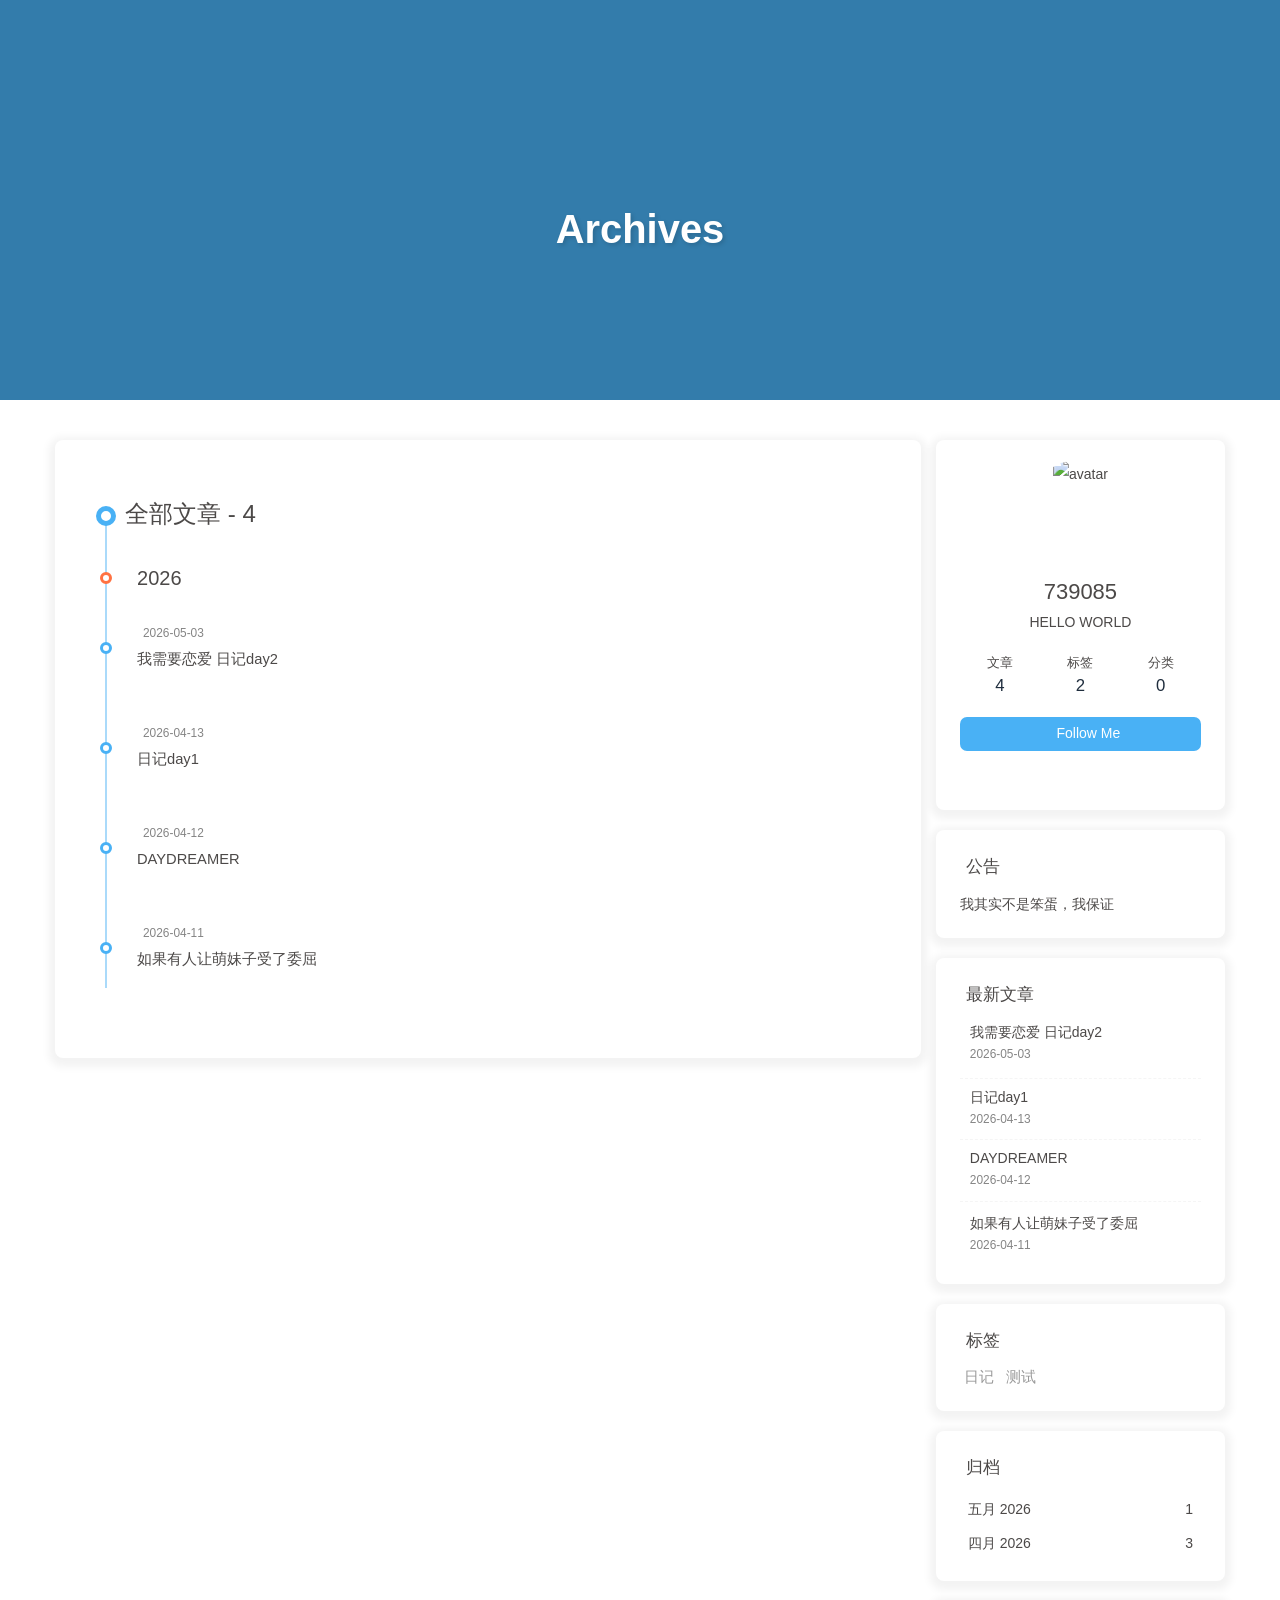
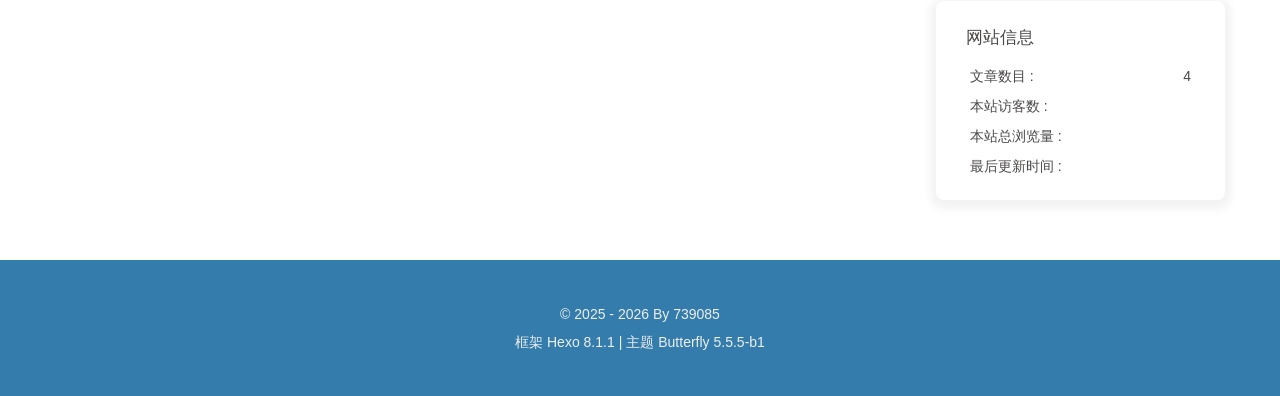
==== commit b20c9ee6: "Site updated: 2026-05-24 17:33:41" ====
--- a/archives/index.html
+++ b/archives/index.html
@@ -141,7 +141,49 @@
   isHighlightShrink: false,
   isToc: false,
   pageType: 'archive'
-}</script><meta name="generator" content="Hexo 8.1.1"></head><body><div class="bg-animation" id="web_bg" style="background-image: url(https://img.cdn1.vip/i/69db87c25db3d_1775994818.webp);"></div><div id="sidebar"><div id="menu-mask"></div><div id="sidebar-menus"><div class="avatar-img text-center"><img src="https://img.cdn1.vip/i/69db8854d2ef4_1775994964.webp" onerror="this.onerror=null;this.src='/img/friend_404.gif'" alt="avatar"/ loading='lazy'></div><div class="site-data text-center"><a href="/archives/"><div class="headline">文章</div><div class="length-num">3</div></a><a href="/tags/"><div class="headline">标签</div><div class="length-num">2</div></a><a href="/categories/"><div class="headline">分类</div><div class="length-num">0</div></a></div><div class="menus_items"><div class="menus_item"><a class="site-page" href="/"><i class="fa-fw fas fa-home"></i><span> Home</span></a></div><div class="menus_item"><a class="site-page" href="/archives/"><i class="fa-fw fas fa-archive"></i><span> Archives</span></a></div><div class="menus_item"><a class="site-page" href="/categories/"><i class="fa-fw fas fa-folder"></i><span> Categories</span></a></div><div class="menus_item"><a class="site-page" href="/tags/"><i class="fa-fw fas fa-tags"></i><span> Tags</span></a></div></div></div></div><div class="page" id="body-wrap"><header class="not-home-page" id="page-header" style="background-image: url(https://img.cdn1.vip/i/69db87c25db3d_1775994818.webp);"><nav id="nav"><span id="blog-info"><a class="nav-site-title" href="/"><img class="site-icon" src="https://img.cdn1.vip/i/69db8854d2ef4_1775994964.webp" alt="Logo" loading='lazy'><span class="site-name">739085</span></a></span><div id="menus"><div id="search-button"><span class="site-page social-icon search"><i class="fas fa-search fa-fw"></i><span> 搜索</span></span></div><div class="menus_items"><div class="menus_item"><a class="site-page" href="/"><i class="fa-fw fas fa-home"></i><span> Home</span></a></div><div class="menus_item"><a class="site-page" href="/archives/"><i class="fa-fw fas fa-archive"></i><span> Archives</span></a></div><div class="menus_item"><a class="site-page" href="/categories/"><i class="fa-fw fas fa-folder"></i><span> Categories</span></a></div><div class="menus_item"><a class="site-page" href="/tags/"><i class="fa-fw fas fa-tags"></i><span> Tags</span></a></div></div><div id="toggle-menu"><span class="site-page"><i class="fas fa-bars fa-fw"></i></span></div></div></nav><div id="page-site-info"><h1 id="site-title">Archives</h1></div></header><main class="layout" id="content-inner"><div id="archive"><div class="article-sort-title">全部文章 - 3</div><div class="article-sort"><div class="article-sort-item year">2026</div><div class="article-sort-item no-article-cover"><div class="article-sort-item-info"><div class="article-sort-item-time"><i class="far fa-calendar-alt"></i><time class="post-meta-date-created" datetime="2026-04-13T13:39:32.000Z" title="发表于 2026-04-13 21:39:32">2026-04-13</time></div><a class="article-sort-item-title" href="/2026/04/13/%E6%97%A5%E8%AE%B0day1/" title="日记day1">日记day1</a></div></div><div class="article-sort-item no-article-cover"><div class="article-sort-item-info"><div class="article-sort-item-time"><i class="far fa-calendar-alt"></i><time class="post-meta-date-created" datetime="2026-04-12T13:01:36.000Z" title="发表于 2026-04-12 21:01:36">2026-04-12</time></div><a class="article-sort-item-title" href="/2026/04/12/%E6%B5%8B%E8%AF%952/" title="DAYDREAMER">DAYDREAMER</a></div></div><div class="article-sort-item no-article-cover"><div class="article-sort-item-info"><div class="article-sort-item-time"><i class="far fa-calendar-alt"></i><time class="post-meta-date-created" datetime="2026-04-11T06:35:50.000Z" title="发表于 2026-04-11 14:35:50">2026-04-11</time></div><a class="article-sort-item-title" href="/2026/04/11/%E6%B5%8B%E8%AF%951/" title="如果有人让萌妹子受了委屈">如果有人让萌妹子受了委屈</a></div></div></div></div><div class="aside-content" id="aside-content"><div class="card-widget card-info text-center"><div class="avatar-img"><img src="https://img.cdn1.vip/i/69db8854d2ef4_1775994964.webp" onerror="this.onerror=null;this.src='/img/friend_404.gif'" alt="avatar"/ loading='lazy'></div><div class="author-info-name">739085</div><div class="author-info-description">HELLO WORLD</div><div class="site-data"><a href="/archives/"><div class="headline">文章</div><div class="length-num">3</div></a><a href="/tags/"><div class="headline">标签</div><div class="length-num">2</div></a><a href="/categories/"><div class="headline">分类</div><div class="length-num">0</div></a></div><a id="card-info-btn" target="_blank" rel="noopener" href="https://github.com/3023755761-art"><i class="fab fa-github"></i><span>Follow Me</span></a><div class="card-info-social-icons"><a class="social-icon" href="https://x.com/739085syy" target="_blank" title="Twitter"><i class="fab fa-twitter" style="color: #1da1f2;"></i></a><a class="social-icon" href="mailto:3023755761@qq.com" target="_blank" title="Email"><i class="fas fa-envelope" style="color: #4a7dbe;"></i></a><a class="social-icon" href="https://space.bilibili.com/411506079" target="_blank" title="Bilibili"><i class="fab fa-bilibili" style="color: #00A1D6;"></i></a><a class="social-icon" href="https://weibo.com/u/7460593080" target="_blank" title="微博"><i class="fab fa-weibo" style="color: #e6162d;"></i></a></div></div><div class="card-widget card-announcement"><div class="item-headline"><i class="fas fa-bullhorn fa-shake"></i><span>公告</span></div><div class="announcement_content">我其实不是笨蛋，我保证</div></div><div class="sticky_layout"><div class="card-widget card-recent-post"><div class="item-headline"><i class="fas fa-history"></i><span>最新文章</span></div><div class="aside-list"><div class="aside-list-item no-cover"><div class="content"><a class="title" href="/2026/04/13/%E6%97%A5%E8%AE%B0day1/" title="日记day1">日记day1</a><time datetime="2026-04-13T13:39:32.000Z" title="发表于 2026-04-13 21:39:32">2026-04-13</time></div></div><div class="aside-list-item no-cover"><div class="content"><a class="title" href="/2026/04/12/%E6%B5%8B%E8%AF%952/" title="DAYDREAMER">DAYDREAMER</a><time datetime="2026-04-12T13:01:36.000Z" title="发表于 2026-04-12 21:01:36">2026-04-12</time></div></div><div class="aside-list-item no-cover"><div class="content"><a class="title" href="/2026/04/11/%E6%B5%8B%E8%AF%951/" title="如果有人让萌妹子受了委屈">如果有人让萌妹子受了委屈</a><time datetime="2026-04-11T06:35:50.000Z" title="发表于 2026-04-11 14:35:50">2026-04-11</time></div></div></div></div><div class="card-widget card-tags"><div class="item-headline"><i class="fas fa-tags"></i><span>标签</span></div><div class="card-tag-cloud"><a href="/tags/%E6%97%A5%E8%AE%B0/" style="font-size: 1.1em; color: #999">日记</a> <a href="/tags/%E6%B5%8B%E8%AF%95/" style="font-size: 1.5em; color: #99a9bf">测试</a></div></div><div class="card-widget card-archives">
+}</script><style>html {
+  cursor: none;
+}
+
+.cursor {
+  position: absolute;
+  left: 0;
+  top: 0;
+  pointer-events: none;
+  z-index: 9999;
+}
+
+.cursor--large {
+  width: 50px;
+  height: 50px;
+  border: none;
+  background: 
+    linear-gradient(var(--cursor-color), var(--cursor-color)) top left / 15px 3px,
+    linear-gradient(var(--cursor-color), var(--cursor-color)) top left / 3px 15px,
+    linear-gradient(var(--cursor-color), var(--cursor-color)) top right / 15px 3px,
+    linear-gradient(var(--cursor-color), var(--cursor-color)) top right / 3px 15px,
+    linear-gradient(var(--cursor-color), var(--cursor-color)) bottom left / 15px 3px,
+    linear-gradient(var(--cursor-color), var(--cursor-color)) bottom left / 3px 15px,
+    linear-gradient(var(--cursor-color), var(--cursor-color)) bottom right / 15px 3px,
+    linear-gradient(var(--cursor-color), var(--cursor-color)) bottom right / 3px 15px;
+  background-repeat: no-repeat;
+}
+
+.cursor--small {
+  display: none;
+}
+
+@media (prefers-color-scheme: dark) {
+  .cursor--large {
+    --cursor-color: #fff;
+  }
+}
+
+@media (prefers-color-scheme: light) {
+  .cursor--large {
+    --cursor-color: #333;
+  }
+}</style><meta name="generator" content="Hexo 8.1.1"></head><body><div class="bg-animation" id="web_bg" style="background-image: url(https://img.cdn1.vip/i/69db87c25db3d_1775994818.webp);"></div><div id="sidebar"><div id="menu-mask"></div><div id="sidebar-menus"><div class="avatar-img text-center"><img src="https://img.cdn1.vip/i/69db8854d2ef4_1775994964.webp" onerror="this.onerror=null;this.src='/img/friend_404.gif'" alt="avatar"/ loading='lazy'></div><div class="site-data text-center"><a href="/archives/"><div class="headline">文章</div><div class="length-num">4</div></a><a href="/tags/"><div class="headline">标签</div><div class="length-num">2</div></a><a href="/categories/"><div class="headline">分类</div><div class="length-num">0</div></a></div><div class="menus_items"><div class="menus_item"><a class="site-page" href="/"><i class="fa-fw fas fa-home"></i><span> Home</span></a></div><div class="menus_item"><a class="site-page" href="/archives/"><i class="fa-fw fas fa-archive"></i><span> Archives</span></a></div><div class="menus_item"><a class="site-page" href="/categories/"><i class="fa-fw fas fa-folder"></i><span> Categories</span></a></div><div class="menus_item"><a class="site-page" href="/tags/"><i class="fa-fw fas fa-tags"></i><span> Tags</span></a></div></div></div></div><div class="page" id="body-wrap"><header class="not-home-page" id="page-header" style="background-image: url(https://img.cdn1.vip/i/69db87c25db3d_1775994818.webp);"><nav id="nav"><span id="blog-info"><a class="nav-site-title" href="/"><img class="site-icon" src="https://img.cdn1.vip/i/69db8854d2ef4_1775994964.webp" alt="Logo" loading='lazy'><span class="site-name">739085</span></a></span><div id="menus"><div id="search-button"><span class="site-page social-icon search"><i class="fas fa-search fa-fw"></i><span> 搜索</span></span></div><div class="menus_items"><div class="menus_item"><a class="site-page" href="/"><i class="fa-fw fas fa-home"></i><span> Home</span></a></div><div class="menus_item"><a class="site-page" href="/archives/"><i class="fa-fw fas fa-archive"></i><span> Archives</span></a></div><div class="menus_item"><a class="site-page" href="/categories/"><i class="fa-fw fas fa-folder"></i><span> Categories</span></a></div><div class="menus_item"><a class="site-page" href="/tags/"><i class="fa-fw fas fa-tags"></i><span> Tags</span></a></div></div><div id="toggle-menu"><span class="site-page"><i class="fas fa-bars fa-fw"></i></span></div></div></nav><div id="page-site-info"><h1 id="site-title">Archives</h1></div></header><main class="layout" id="content-inner"><div id="archive"><div class="article-sort-title">全部文章 - 4</div><div class="article-sort"><div class="article-sort-item year">2026</div><div class="article-sort-item no-article-cover"><div class="article-sort-item-info"><div class="article-sort-item-time"><i class="far fa-calendar-alt"></i><time class="post-meta-date-created" datetime="2026-05-02T16:11:09.000Z" title="发表于 2026-05-03 00:11:09">2026-05-03</time></div><a class="article-sort-item-title" href="/2026/05/03/%E6%88%91%E9%9C%80%E8%A6%81%E6%81%8B%E7%88%B1/" title="我需要恋爱 日记day2">我需要恋爱 日记day2</a></div></div><div class="article-sort-item no-article-cover"><div class="article-sort-item-info"><div class="article-sort-item-time"><i class="far fa-calendar-alt"></i><time class="post-meta-date-created" datetime="2026-04-13T13:39:32.000Z" title="发表于 2026-04-13 21:39:32">2026-04-13</time></div><a class="article-sort-item-title" href="/2026/04/13/%E6%97%A5%E8%AE%B0day1/" title="日记day1">日记day1</a></div></div><div class="article-sort-item no-article-cover"><div class="article-sort-item-info"><div class="article-sort-item-time"><i class="far fa-calendar-alt"></i><time class="post-meta-date-created" datetime="2026-04-12T13:01:36.000Z" title="发表于 2026-04-12 21:01:36">2026-04-12</time></div><a class="article-sort-item-title" href="/2026/04/12/%E6%B5%8B%E8%AF%952/" title="DAYDREAMER">DAYDREAMER</a></div></div><div class="article-sort-item no-article-cover"><div class="article-sort-item-info"><div class="article-sort-item-time"><i class="far fa-calendar-alt"></i><time class="post-meta-date-created" datetime="2026-04-11T06:35:50.000Z" title="发表于 2026-04-11 14:35:50">2026-04-11</time></div><a class="article-sort-item-title" href="/2026/04/11/%E6%B5%8B%E8%AF%951/" title="如果有人让萌妹子受了委屈">如果有人让萌妹子受了委屈</a></div></div></div></div><div class="aside-content" id="aside-content"><div class="card-widget card-info text-center"><div class="avatar-img"><img src="https://img.cdn1.vip/i/69db8854d2ef4_1775994964.webp" onerror="this.onerror=null;this.src='/img/friend_404.gif'" alt="avatar"/ loading='lazy'></div><div class="author-info-name">739085</div><div class="author-info-description">HELLO WORLD</div><div class="site-data"><a href="/archives/"><div class="headline">文章</div><div class="length-num">4</div></a><a href="/tags/"><div class="headline">标签</div><div class="length-num">2</div></a><a href="/categories/"><div class="headline">分类</div><div class="length-num">0</div></a></div><a id="card-info-btn" target="_blank" rel="noopener" href="https://github.com/3023755761-art"><i class="fab fa-github"></i><span>Follow Me</span></a><div class="card-info-social-icons"><a class="social-icon" href="https://x.com/739085syy" target="_blank" title="Twitter"><i class="fab fa-twitter" style="color: #1da1f2;"></i></a><a class="social-icon" href="mailto:3023755761@qq.com" target="_blank" title="Email"><i class="fas fa-envelope" style="color: #4a7dbe;"></i></a><a class="social-icon" href="https://space.bilibili.com/411506079" target="_blank" title="Bilibili"><i class="fab fa-bilibili" style="color: #00A1D6;"></i></a><a class="social-icon" href="https://weibo.com/u/7460593080" target="_blank" title="微博"><i class="fab fa-weibo" style="color: #e6162d;"></i></a></div></div><div class="card-widget card-announcement"><div class="item-headline"><i class="fas fa-bullhorn fa-shake"></i><span>公告</span></div><div class="announcement_content">我其实不是笨蛋，我保证</div></div><div class="sticky_layout"><div class="card-widget card-recent-post"><div class="item-headline"><i class="fas fa-history"></i><span>最新文章</span></div><div class="aside-list"><div class="aside-list-item no-cover"><div class="content"><a class="title" href="/2026/05/03/%E6%88%91%E9%9C%80%E8%A6%81%E6%81%8B%E7%88%B1/" title="我需要恋爱 日记day2">我需要恋爱 日记day2</a><time datetime="2026-05-02T16:11:09.000Z" title="发表于 2026-05-03 00:11:09">2026-05-03</time></div></div><div class="aside-list-item no-cover"><div class="content"><a class="title" href="/2026/04/13/%E6%97%A5%E8%AE%B0day1/" title="日记day1">日记day1</a><time datetime="2026-04-13T13:39:32.000Z" title="发表于 2026-04-13 21:39:32">2026-04-13</time></div></div><div class="aside-list-item no-cover"><div class="content"><a class="title" href="/2026/04/12/%E6%B5%8B%E8%AF%952/" title="DAYDREAMER">DAYDREAMER</a><time datetime="2026-04-12T13:01:36.000Z" title="发表于 2026-04-12 21:01:36">2026-04-12</time></div></div><div class="aside-list-item no-cover"><div class="content"><a class="title" href="/2026/04/11/%E6%B5%8B%E8%AF%951/" title="如果有人让萌妹子受了委屈">如果有人让萌妹子受了委屈</a><time datetime="2026-04-11T06:35:50.000Z" title="发表于 2026-04-11 14:35:50">2026-04-11</time></div></div></div></div><div class="card-widget card-tags"><div class="item-headline"><i class="fas fa-tags"></i><span>标签</span></div><div class="card-tag-cloud"><a href="/tags/%E6%97%A5%E8%AE%B0/" style="font-size: 1.1em; color: #999">日记</a> <a href="/tags/%E6%B5%8B%E8%AF%95/" style="font-size: 1.1em; color: #999">测试</a></div></div><div class="card-widget card-archives">
     <div class="item-headline">
       <i class="fas fa-archive"></i>
       <span>归档</span>
@@ -149,6 +191,15 @@
     </div>
   
     <ul class="card-archive-list">
+      
+        <li class="card-archive-list-item">
+          <a class="card-archive-list-link" href="/archives/2026/05/">
+            <span class="card-archive-list-date">
+              五月 2026
+            </span>
+            <span class="card-archive-list-count">1</span>
+          </a>
+        </li>
       
         <li class="card-archive-list-item">
           <a class="card-archive-list-link" href="/archives/2026/04/">
@@ -160,4 +211,61 @@
         </li>
       
     </ul>
-  </div><div class="card-widget card-webinfo"><div class="item-headline"><i class="fas fa-chart-line"></i><span>网站信息</span></div><div class="webinfo"><div class="webinfo-item"><div class="item-name">文章数目 :</div><div class="item-count">3</div></div><div class="webinfo-item"><div class="item-name">本站访客数 :</div><div class="item-count" id="busuanzi_value_site_uv"><i class="fa-solid fa-spinner fa-spin"></i></div></div><div class="webinfo-item"><div class="item-name">本站总浏览量 :</div><div class="item-count" id="busuanzi_value_site_pv"><i class="fa-solid fa-spinner fa-spin"></i></div></div><div class="webinfo-item"><div class="item-name">最后更新时间 :</div><div class="item-count" id="last-push-date" data-lastPushDate="2026-04-18T09:05:47.697Z"><i class="fa-solid fa-spinner fa-spin"></i></div></div></div></div></div></div></main><footer id="footer" style="background-image: url(https://img.cdn1.vip/i/69db87c25db3d_1775994818.webp);"><div class="footer-other"><div class="footer-copyright"><span class="copyright">&copy;&nbsp;2025 - 2026 By 739085</span><span class="framework-info"><span>框架 </span><a target="_blank" rel="noopener" href="https://hexo.io">Hexo 8.1.1</a><span class="footer-separator">|</span><span>主题 </span><a target="_blank" rel="noopener" href="https://github.com/jerryc127/hexo-theme-butterfly">Butterfly 5.5.5-b1</a></span></div></div></footer></div><div id="rightside"><div id="rightside-config-hide"><button id="darkmode" type="button" title="日间和夜间模式切换"><i class="fas fa-adjust"></i></button><button id="hide-aside-btn" type="button" title="单栏和双栏切换"><i class="fas fa-arrows-alt-h"></i></button></div><div id="rightside-config-show"><button id="rightside-config" type="button" title="设置"><i class="fas fa-cog fa-spin"></i></button><button id="go-up" type="button" title="回到顶部"><span class="scroll-percent"></span><i class="fas fa-arrow-up"></i></button></div></div><div><script src="https://cdn.jsdelivr.net/npm/hexo-theme-butterfly@5.5.5-b1/source/js/utils.min.js"></script><script src="https://cdn.jsdelivr.net/npm/hexo-theme-butterfly@5.5.5-b1/source/js/main.min.js"></script><script src="https://cdn.jsdelivr.net/npm/instant.page@5.2.0/instantpage.min.js" type="module"></script><div class="js-pjax"></div><script id="click-heart" src="https://cdn.jsdelivr.net/npm/butterfly-extsrc@1.1.6/dist/click-heart.min.js" async="async" mobile="false"></script><script async data-pjax src="//busuanzi.ibruce.info/busuanzi/2.3/busuanzi.pure.mini.js"></script><div id="local-search"><div class="search-dialog"><nav class="search-nav"><span class="search-dialog-title">搜索</span><i class="fas fa-spinner fa-pulse" id="loading-status" hidden="hidden"></i><button class="search-close-button"><i class="fas fa-times"></i></button></nav><div class="text-center" id="loading-database"><i class="fas fa-spinner fa-pulse"></i><span>  数据加载中</span></div><div class="local-search-input"><input placeholder="搜索" type="text"/></div><hr/><div id="local-search-results"></div><div class="ais-Pagination" id="local-search-pagination" style="display:none;"><ul class="ais-Pagination-list"></ul></div><div id="local-search-stats"></div></div><div id="search-mask"></div><script src="https://cdn.jsdelivr.net/npm/hexo-theme-butterfly@5.5.5-b1/source/js/search/local-search.min.js"></script></div></div></body></html>+  </div><div class="card-widget card-webinfo"><div class="item-headline"><i class="fas fa-chart-line"></i><span>网站信息</span></div><div class="webinfo"><div class="webinfo-item"><div class="item-name">文章数目 :</div><div class="item-count">4</div></div><div class="webinfo-item"><div class="item-name">本站访客数 :</div><div class="item-count" id="busuanzi_value_site_uv"><i class="fa-solid fa-spinner fa-spin"></i></div></div><div class="webinfo-item"><div class="item-name">本站总浏览量 :</div><div class="item-count" id="busuanzi_value_site_pv"><i class="fa-solid fa-spinner fa-spin"></i></div></div><div class="webinfo-item"><div class="item-name">最后更新时间 :</div><div class="item-count" id="last-push-date" data-lastPushDate="2026-05-24T09:33:39.481Z"><i class="fa-solid fa-spinner fa-spin"></i></div></div></div></div></div></div></main><footer id="footer" style="background-image: url(https://img.cdn1.vip/i/69db87c25db3d_1775994818.webp);"><div class="footer-other"><div class="footer-copyright"><span class="copyright">&copy;&nbsp;2025 - 2026 By 739085</span><span class="framework-info"><span>框架 </span><a target="_blank" rel="noopener" href="https://hexo.io">Hexo 8.1.1</a><span class="footer-separator">|</span><span>主题 </span><a target="_blank" rel="noopener" href="https://github.com/jerryc127/hexo-theme-butterfly">Butterfly 5.5.5-b1</a></span></div></div></footer></div><div id="rightside"><div id="rightside-config-hide"><button id="darkmode" type="button" title="日间和夜间模式切换"><i class="fas fa-adjust"></i></button><button id="hide-aside-btn" type="button" title="单栏和双栏切换"><i class="fas fa-arrows-alt-h"></i></button></div><div id="rightside-config-show"><button id="rightside-config" type="button" title="设置"><i class="fas fa-cog fa-spin"></i></button><button id="go-up" type="button" title="回到顶部"><span class="scroll-percent"></span><i class="fas fa-arrow-up"></i></button></div></div><div class="cursor cursor--large"></div><div class="cursor cursor--small"></div><div><script src="https://cdn.jsdelivr.net/npm/hexo-theme-butterfly@5.5.5-b1/source/js/utils.min.js"></script><script src="https://cdn.jsdelivr.net/npm/hexo-theme-butterfly@5.5.5-b1/source/js/main.min.js"></script><script src="https://cdn.jsdelivr.net/npm/instant.page@5.2.0/instantpage.min.js" type="module"></script><div class="js-pjax"></div><script id="click-heart" src="https://cdn.jsdelivr.net/npm/butterfly-extsrc@1.1.6/dist/click-heart.min.js" async="async" mobile="false"></script><script async data-pjax src="//busuanzi.ibruce.info/busuanzi/2.3/busuanzi.pure.mini.js"></script><div id="local-search"><div class="search-dialog"><nav class="search-nav"><span class="search-dialog-title">搜索</span><i class="fas fa-spinner fa-pulse" id="loading-status" hidden="hidden"></i><button class="search-close-button"><i class="fas fa-times"></i></button></nav><div class="text-center" id="loading-database"><i class="fas fa-spinner fa-pulse"></i><span>  数据加载中</span></div><div class="local-search-input"><input placeholder="搜索" type="text"/></div><hr/><div id="local-search-results"></div><div class="ais-Pagination" id="local-search-pagination" style="display:none;"><ul class="ais-Pagination-list"></ul></div><div id="local-search-stats"></div></div><div id="search-mask"></div><script src="https://cdn.jsdelivr.net/npm/hexo-theme-butterfly@5.5.5-b1/source/js/search/local-search.min.js"></script></div><!-- Waline 评论和浏览量修复脚本--><script src="/includes/third-party/waline-fix.js"></script><script>document.addEventListener('DOMContentLoaded', function() {
+  const cursorOuter = document.querySelector(".cursor--large");
+  let isStuck = false;
+  let mouse = {
+    x: -100,
+    y: -100,
+  };
+
+  let scrollHeight = 0;
+  window.addEventListener('scroll', function(e) {
+    scrollHeight = window.scrollY
+  });
+
+  let cursorOuterOriginalState = {
+    width: 50,
+    height: 50,
+  };
+
+  const interactiveElements = document.querySelectorAll("button, a, .nav-item, .card, .post-item");
+
+  interactiveElements.forEach((element) => {
+    element.addEventListener("pointerenter", handleMouseEnter);
+    element.addEventListener("pointerleave", handleMouseLeave);
+  });
+
+  document.body.addEventListener("pointermove", updateCursorPosition);
+
+  function updateCursorPosition(e) {
+    mouse.x = e.pageX;
+    mouse.y = e.pageY;
+  }
+
+  function updateCursor() {
+    if (!isStuck) {
+      cursorOuter.style.left = (mouse.x - cursorOuterOriginalState.width/2) + 'px';
+      cursorOuter.style.top = (mouse.y - cursorOuterOriginalState.height/2) + 'px';
+    }
+
+    requestAnimationFrame(updateCursor);
+  }
+
+  updateCursor();
+
+  function handleMouseEnter(e) {
+    isStuck = true;
+    const targetBox = e.currentTarget.getBoundingClientRect();
+    cursorOuter.style.left = targetBox.left + 'px';
+    cursorOuter.style.top = (targetBox.top + scrollHeight) + 'px';
+    cursorOuter.style.width = targetBox.width + 'px';
+    cursorOuter.style.height = targetBox.height + 'px';
+  }
+
+  function handleMouseLeave(e) {
+    isStuck = false;
+    cursorOuter.style.width = cursorOuterOriginalState.width + 'px';
+    cursorOuter.style.height = cursorOuterOriginalState.height + 'px';
+  }
+});</script></div></body></html>
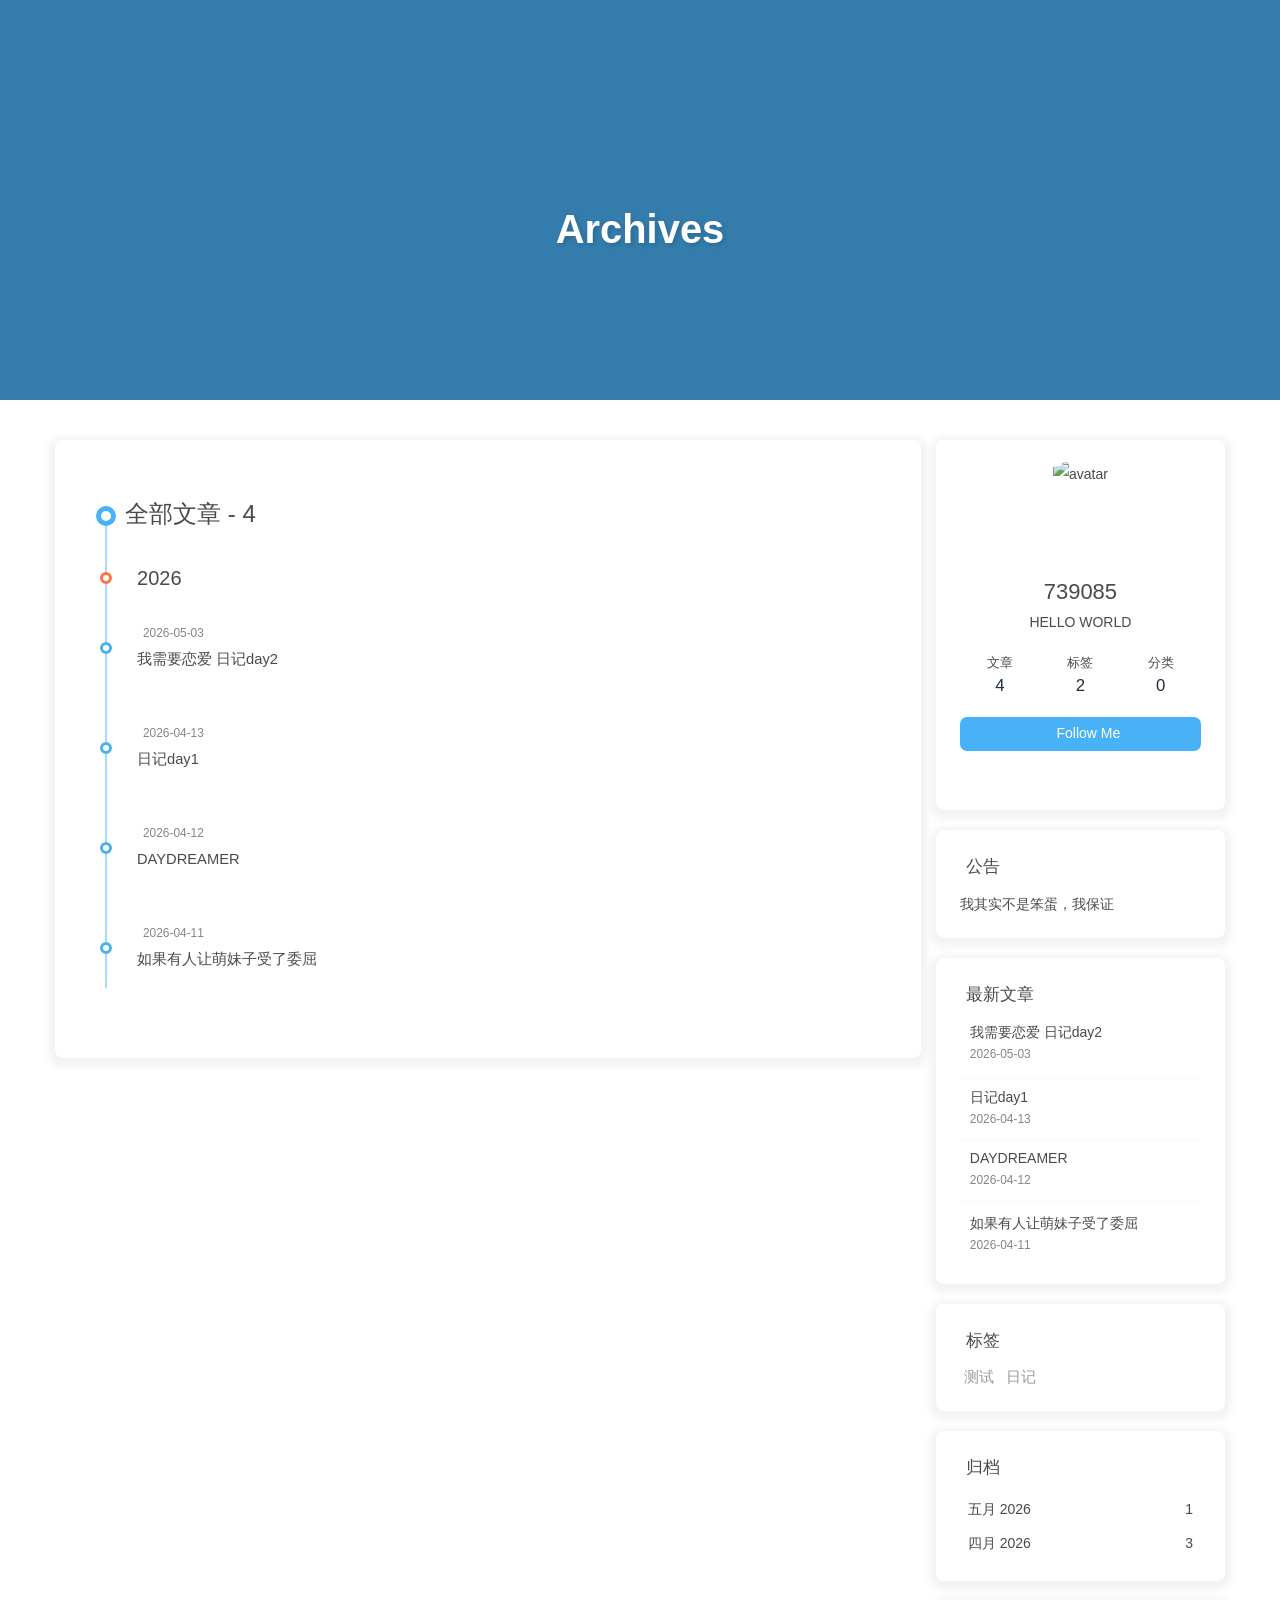
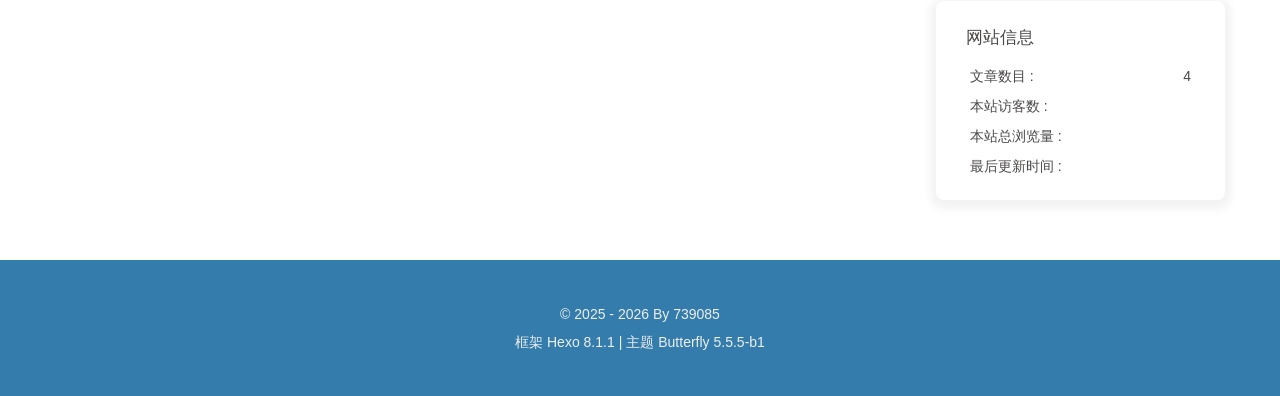
==== commit 08aa3201: "Site updated: 2026-05-24 17:42:20" ====
--- a/archives/index.html
+++ b/archives/index.html
@@ -183,7 +183,7 @@
   .cursor--large {
     --cursor-color: #333;
   }
-}</style><meta name="generator" content="Hexo 8.1.1"></head><body><div class="bg-animation" id="web_bg" style="background-image: url(https://img.cdn1.vip/i/69db87c25db3d_1775994818.webp);"></div><div id="sidebar"><div id="menu-mask"></div><div id="sidebar-menus"><div class="avatar-img text-center"><img src="https://img.cdn1.vip/i/69db8854d2ef4_1775994964.webp" onerror="this.onerror=null;this.src='/img/friend_404.gif'" alt="avatar"/ loading='lazy'></div><div class="site-data text-center"><a href="/archives/"><div class="headline">文章</div><div class="length-num">4</div></a><a href="/tags/"><div class="headline">标签</div><div class="length-num">2</div></a><a href="/categories/"><div class="headline">分类</div><div class="length-num">0</div></a></div><div class="menus_items"><div class="menus_item"><a class="site-page" href="/"><i class="fa-fw fas fa-home"></i><span> Home</span></a></div><div class="menus_item"><a class="site-page" href="/archives/"><i class="fa-fw fas fa-archive"></i><span> Archives</span></a></div><div class="menus_item"><a class="site-page" href="/categories/"><i class="fa-fw fas fa-folder"></i><span> Categories</span></a></div><div class="menus_item"><a class="site-page" href="/tags/"><i class="fa-fw fas fa-tags"></i><span> Tags</span></a></div></div></div></div><div class="page" id="body-wrap"><header class="not-home-page" id="page-header" style="background-image: url(https://img.cdn1.vip/i/69db87c25db3d_1775994818.webp);"><nav id="nav"><span id="blog-info"><a class="nav-site-title" href="/"><img class="site-icon" src="https://img.cdn1.vip/i/69db8854d2ef4_1775994964.webp" alt="Logo" loading='lazy'><span class="site-name">739085</span></a></span><div id="menus"><div id="search-button"><span class="site-page social-icon search"><i class="fas fa-search fa-fw"></i><span> 搜索</span></span></div><div class="menus_items"><div class="menus_item"><a class="site-page" href="/"><i class="fa-fw fas fa-home"></i><span> Home</span></a></div><div class="menus_item"><a class="site-page" href="/archives/"><i class="fa-fw fas fa-archive"></i><span> Archives</span></a></div><div class="menus_item"><a class="site-page" href="/categories/"><i class="fa-fw fas fa-folder"></i><span> Categories</span></a></div><div class="menus_item"><a class="site-page" href="/tags/"><i class="fa-fw fas fa-tags"></i><span> Tags</span></a></div></div><div id="toggle-menu"><span class="site-page"><i class="fas fa-bars fa-fw"></i></span></div></div></nav><div id="page-site-info"><h1 id="site-title">Archives</h1></div></header><main class="layout" id="content-inner"><div id="archive"><div class="article-sort-title">全部文章 - 4</div><div class="article-sort"><div class="article-sort-item year">2026</div><div class="article-sort-item no-article-cover"><div class="article-sort-item-info"><div class="article-sort-item-time"><i class="far fa-calendar-alt"></i><time class="post-meta-date-created" datetime="2026-05-02T16:11:09.000Z" title="发表于 2026-05-03 00:11:09">2026-05-03</time></div><a class="article-sort-item-title" href="/2026/05/03/%E6%88%91%E9%9C%80%E8%A6%81%E6%81%8B%E7%88%B1/" title="我需要恋爱 日记day2">我需要恋爱 日记day2</a></div></div><div class="article-sort-item no-article-cover"><div class="article-sort-item-info"><div class="article-sort-item-time"><i class="far fa-calendar-alt"></i><time class="post-meta-date-created" datetime="2026-04-13T13:39:32.000Z" title="发表于 2026-04-13 21:39:32">2026-04-13</time></div><a class="article-sort-item-title" href="/2026/04/13/%E6%97%A5%E8%AE%B0day1/" title="日记day1">日记day1</a></div></div><div class="article-sort-item no-article-cover"><div class="article-sort-item-info"><div class="article-sort-item-time"><i class="far fa-calendar-alt"></i><time class="post-meta-date-created" datetime="2026-04-12T13:01:36.000Z" title="发表于 2026-04-12 21:01:36">2026-04-12</time></div><a class="article-sort-item-title" href="/2026/04/12/%E6%B5%8B%E8%AF%952/" title="DAYDREAMER">DAYDREAMER</a></div></div><div class="article-sort-item no-article-cover"><div class="article-sort-item-info"><div class="article-sort-item-time"><i class="far fa-calendar-alt"></i><time class="post-meta-date-created" datetime="2026-04-11T06:35:50.000Z" title="发表于 2026-04-11 14:35:50">2026-04-11</time></div><a class="article-sort-item-title" href="/2026/04/11/%E6%B5%8B%E8%AF%951/" title="如果有人让萌妹子受了委屈">如果有人让萌妹子受了委屈</a></div></div></div></div><div class="aside-content" id="aside-content"><div class="card-widget card-info text-center"><div class="avatar-img"><img src="https://img.cdn1.vip/i/69db8854d2ef4_1775994964.webp" onerror="this.onerror=null;this.src='/img/friend_404.gif'" alt="avatar"/ loading='lazy'></div><div class="author-info-name">739085</div><div class="author-info-description">HELLO WORLD</div><div class="site-data"><a href="/archives/"><div class="headline">文章</div><div class="length-num">4</div></a><a href="/tags/"><div class="headline">标签</div><div class="length-num">2</div></a><a href="/categories/"><div class="headline">分类</div><div class="length-num">0</div></a></div><a id="card-info-btn" target="_blank" rel="noopener" href="https://github.com/3023755761-art"><i class="fab fa-github"></i><span>Follow Me</span></a><div class="card-info-social-icons"><a class="social-icon" href="https://x.com/739085syy" target="_blank" title="Twitter"><i class="fab fa-twitter" style="color: #1da1f2;"></i></a><a class="social-icon" href="mailto:3023755761@qq.com" target="_blank" title="Email"><i class="fas fa-envelope" style="color: #4a7dbe;"></i></a><a class="social-icon" href="https://space.bilibili.com/411506079" target="_blank" title="Bilibili"><i class="fab fa-bilibili" style="color: #00A1D6;"></i></a><a class="social-icon" href="https://weibo.com/u/7460593080" target="_blank" title="微博"><i class="fab fa-weibo" style="color: #e6162d;"></i></a></div></div><div class="card-widget card-announcement"><div class="item-headline"><i class="fas fa-bullhorn fa-shake"></i><span>公告</span></div><div class="announcement_content">我其实不是笨蛋，我保证</div></div><div class="sticky_layout"><div class="card-widget card-recent-post"><div class="item-headline"><i class="fas fa-history"></i><span>最新文章</span></div><div class="aside-list"><div class="aside-list-item no-cover"><div class="content"><a class="title" href="/2026/05/03/%E6%88%91%E9%9C%80%E8%A6%81%E6%81%8B%E7%88%B1/" title="我需要恋爱 日记day2">我需要恋爱 日记day2</a><time datetime="2026-05-02T16:11:09.000Z" title="发表于 2026-05-03 00:11:09">2026-05-03</time></div></div><div class="aside-list-item no-cover"><div class="content"><a class="title" href="/2026/04/13/%E6%97%A5%E8%AE%B0day1/" title="日记day1">日记day1</a><time datetime="2026-04-13T13:39:32.000Z" title="发表于 2026-04-13 21:39:32">2026-04-13</time></div></div><div class="aside-list-item no-cover"><div class="content"><a class="title" href="/2026/04/12/%E6%B5%8B%E8%AF%952/" title="DAYDREAMER">DAYDREAMER</a><time datetime="2026-04-12T13:01:36.000Z" title="发表于 2026-04-12 21:01:36">2026-04-12</time></div></div><div class="aside-list-item no-cover"><div class="content"><a class="title" href="/2026/04/11/%E6%B5%8B%E8%AF%951/" title="如果有人让萌妹子受了委屈">如果有人让萌妹子受了委屈</a><time datetime="2026-04-11T06:35:50.000Z" title="发表于 2026-04-11 14:35:50">2026-04-11</time></div></div></div></div><div class="card-widget card-tags"><div class="item-headline"><i class="fas fa-tags"></i><span>标签</span></div><div class="card-tag-cloud"><a href="/tags/%E6%97%A5%E8%AE%B0/" style="font-size: 1.1em; color: #999">日记</a> <a href="/tags/%E6%B5%8B%E8%AF%95/" style="font-size: 1.1em; color: #999">测试</a></div></div><div class="card-widget card-archives">
+}</style><meta name="generator" content="Hexo 8.1.1"></head><body><div class="bg-animation" id="web_bg" style="background-image: url(https://img.cdn1.vip/i/69db87c25db3d_1775994818.webp);"></div><div id="sidebar"><div id="menu-mask"></div><div id="sidebar-menus"><div class="avatar-img text-center"><img src="https://img.cdn1.vip/i/69db8854d2ef4_1775994964.webp" onerror="this.onerror=null;this.src='/img/friend_404.gif'" alt="avatar"/ loading='lazy'></div><div class="site-data text-center"><a href="/archives/"><div class="headline">文章</div><div class="length-num">4</div></a><a href="/tags/"><div class="headline">标签</div><div class="length-num">2</div></a><a href="/categories/"><div class="headline">分类</div><div class="length-num">0</div></a></div><div class="menus_items"><div class="menus_item"><a class="site-page" href="/"><i class="fa-fw fas fa-home"></i><span> Home</span></a></div><div class="menus_item"><a class="site-page" href="/archives/"><i class="fa-fw fas fa-archive"></i><span> Archives</span></a></div><div class="menus_item"><a class="site-page" href="/categories/"><i class="fa-fw fas fa-folder"></i><span> Categories</span></a></div><div class="menus_item"><a class="site-page" href="/tags/"><i class="fa-fw fas fa-tags"></i><span> Tags</span></a></div></div></div></div><div class="page" id="body-wrap"><header class="not-home-page" id="page-header" style="background-image: url(https://img.cdn1.vip/i/69db87c25db3d_1775994818.webp);"><nav id="nav"><span id="blog-info"><a class="nav-site-title" href="/"><img class="site-icon" src="https://img.cdn1.vip/i/69db8854d2ef4_1775994964.webp" alt="Logo" loading='lazy'><span class="site-name">739085</span></a></span><div id="menus"><div id="search-button"><span class="site-page social-icon search"><i class="fas fa-search fa-fw"></i><span> 搜索</span></span></div><div class="menus_items"><div class="menus_item"><a class="site-page" href="/"><i class="fa-fw fas fa-home"></i><span> Home</span></a></div><div class="menus_item"><a class="site-page" href="/archives/"><i class="fa-fw fas fa-archive"></i><span> Archives</span></a></div><div class="menus_item"><a class="site-page" href="/categories/"><i class="fa-fw fas fa-folder"></i><span> Categories</span></a></div><div class="menus_item"><a class="site-page" href="/tags/"><i class="fa-fw fas fa-tags"></i><span> Tags</span></a></div></div><div id="toggle-menu"><span class="site-page"><i class="fas fa-bars fa-fw"></i></span></div></div></nav><div id="page-site-info"><h1 id="site-title">Archives</h1></div></header><main class="layout" id="content-inner"><div id="archive"><div class="article-sort-title">全部文章 - 4</div><div class="article-sort"><div class="article-sort-item year">2026</div><div class="article-sort-item no-article-cover"><div class="article-sort-item-info"><div class="article-sort-item-time"><i class="far fa-calendar-alt"></i><time class="post-meta-date-created" datetime="2026-05-02T16:11:09.000Z" title="发表于 2026-05-03 00:11:09">2026-05-03</time></div><a class="article-sort-item-title" href="/2026/05/03/%E6%88%91%E9%9C%80%E8%A6%81%E6%81%8B%E7%88%B1/" title="我需要恋爱 日记day2">我需要恋爱 日记day2</a></div></div><div class="article-sort-item no-article-cover"><div class="article-sort-item-info"><div class="article-sort-item-time"><i class="far fa-calendar-alt"></i><time class="post-meta-date-created" datetime="2026-04-13T13:39:32.000Z" title="发表于 2026-04-13 21:39:32">2026-04-13</time></div><a class="article-sort-item-title" href="/2026/04/13/%E6%97%A5%E8%AE%B0day1/" title="日记day1">日记day1</a></div></div><div class="article-sort-item no-article-cover"><div class="article-sort-item-info"><div class="article-sort-item-time"><i class="far fa-calendar-alt"></i><time class="post-meta-date-created" datetime="2026-04-12T13:01:36.000Z" title="发表于 2026-04-12 21:01:36">2026-04-12</time></div><a class="article-sort-item-title" href="/2026/04/12/%E6%B5%8B%E8%AF%952/" title="DAYDREAMER">DAYDREAMER</a></div></div><div class="article-sort-item no-article-cover"><div class="article-sort-item-info"><div class="article-sort-item-time"><i class="far fa-calendar-alt"></i><time class="post-meta-date-created" datetime="2026-04-11T06:35:50.000Z" title="发表于 2026-04-11 14:35:50">2026-04-11</time></div><a class="article-sort-item-title" href="/2026/04/11/%E6%B5%8B%E8%AF%951/" title="如果有人让萌妹子受了委屈">如果有人让萌妹子受了委屈</a></div></div></div></div><div class="aside-content" id="aside-content"><div class="card-widget card-info text-center"><div class="avatar-img"><img src="https://img.cdn1.vip/i/69db8854d2ef4_1775994964.webp" onerror="this.onerror=null;this.src='/img/friend_404.gif'" alt="avatar"/ loading='lazy'></div><div class="author-info-name">739085</div><div class="author-info-description">HELLO WORLD</div><div class="site-data"><a href="/archives/"><div class="headline">文章</div><div class="length-num">4</div></a><a href="/tags/"><div class="headline">标签</div><div class="length-num">2</div></a><a href="/categories/"><div class="headline">分类</div><div class="length-num">0</div></a></div><a id="card-info-btn" target="_blank" rel="noopener" href="https://github.com/3023755761-art"><i class="fab fa-github"></i><span>Follow Me</span></a><div class="card-info-social-icons"><a class="social-icon" href="https://x.com/739085syy" target="_blank" title="Twitter"><i class="fab fa-twitter" style="color: #1da1f2;"></i></a><a class="social-icon" href="mailto:3023755761@qq.com" target="_blank" title="Email"><i class="fas fa-envelope" style="color: #4a7dbe;"></i></a><a class="social-icon" href="https://space.bilibili.com/411506079" target="_blank" title="Bilibili"><i class="fab fa-bilibili" style="color: #00A1D6;"></i></a><a class="social-icon" href="https://weibo.com/u/7460593080" target="_blank" title="微博"><i class="fab fa-weibo" style="color: #e6162d;"></i></a></div></div><div class="card-widget card-announcement"><div class="item-headline"><i class="fas fa-bullhorn fa-shake"></i><span>公告</span></div><div class="announcement_content">我其实不是笨蛋，我保证</div></div><div class="sticky_layout"><div class="card-widget card-recent-post"><div class="item-headline"><i class="fas fa-history"></i><span>最新文章</span></div><div class="aside-list"><div class="aside-list-item no-cover"><div class="content"><a class="title" href="/2026/05/03/%E6%88%91%E9%9C%80%E8%A6%81%E6%81%8B%E7%88%B1/" title="我需要恋爱 日记day2">我需要恋爱 日记day2</a><time datetime="2026-05-02T16:11:09.000Z" title="发表于 2026-05-03 00:11:09">2026-05-03</time></div></div><div class="aside-list-item no-cover"><div class="content"><a class="title" href="/2026/04/13/%E6%97%A5%E8%AE%B0day1/" title="日记day1">日记day1</a><time datetime="2026-04-13T13:39:32.000Z" title="发表于 2026-04-13 21:39:32">2026-04-13</time></div></div><div class="aside-list-item no-cover"><div class="content"><a class="title" href="/2026/04/12/%E6%B5%8B%E8%AF%952/" title="DAYDREAMER">DAYDREAMER</a><time datetime="2026-04-12T13:01:36.000Z" title="发表于 2026-04-12 21:01:36">2026-04-12</time></div></div><div class="aside-list-item no-cover"><div class="content"><a class="title" href="/2026/04/11/%E6%B5%8B%E8%AF%951/" title="如果有人让萌妹子受了委屈">如果有人让萌妹子受了委屈</a><time datetime="2026-04-11T06:35:50.000Z" title="发表于 2026-04-11 14:35:50">2026-04-11</time></div></div></div></div><div class="card-widget card-tags"><div class="item-headline"><i class="fas fa-tags"></i><span>标签</span></div><div class="card-tag-cloud"><a href="/tags/%E6%B5%8B%E8%AF%95/" style="font-size: 1.1em; color: #999">测试</a> <a href="/tags/%E6%97%A5%E8%AE%B0/" style="font-size: 1.1em; color: #999">日记</a></div></div><div class="card-widget card-archives">
     <div class="item-headline">
       <i class="fas fa-archive"></i>
       <span>归档</span>
@@ -211,7 +211,7 @@
         </li>
       
     </ul>
-  </div><div class="card-widget card-webinfo"><div class="item-headline"><i class="fas fa-chart-line"></i><span>网站信息</span></div><div class="webinfo"><div class="webinfo-item"><div class="item-name">文章数目 :</div><div class="item-count">4</div></div><div class="webinfo-item"><div class="item-name">本站访客数 :</div><div class="item-count" id="busuanzi_value_site_uv"><i class="fa-solid fa-spinner fa-spin"></i></div></div><div class="webinfo-item"><div class="item-name">本站总浏览量 :</div><div class="item-count" id="busuanzi_value_site_pv"><i class="fa-solid fa-spinner fa-spin"></i></div></div><div class="webinfo-item"><div class="item-name">最后更新时间 :</div><div class="item-count" id="last-push-date" data-lastPushDate="2026-05-24T09:33:39.481Z"><i class="fa-solid fa-spinner fa-spin"></i></div></div></div></div></div></div></main><footer id="footer" style="background-image: url(https://img.cdn1.vip/i/69db87c25db3d_1775994818.webp);"><div class="footer-other"><div class="footer-copyright"><span class="copyright">&copy;&nbsp;2025 - 2026 By 739085</span><span class="framework-info"><span>框架 </span><a target="_blank" rel="noopener" href="https://hexo.io">Hexo 8.1.1</a><span class="footer-separator">|</span><span>主题 </span><a target="_blank" rel="noopener" href="https://github.com/jerryc127/hexo-theme-butterfly">Butterfly 5.5.5-b1</a></span></div></div></footer></div><div id="rightside"><div id="rightside-config-hide"><button id="darkmode" type="button" title="日间和夜间模式切换"><i class="fas fa-adjust"></i></button><button id="hide-aside-btn" type="button" title="单栏和双栏切换"><i class="fas fa-arrows-alt-h"></i></button></div><div id="rightside-config-show"><button id="rightside-config" type="button" title="设置"><i class="fas fa-cog fa-spin"></i></button><button id="go-up" type="button" title="回到顶部"><span class="scroll-percent"></span><i class="fas fa-arrow-up"></i></button></div></div><div class="cursor cursor--large"></div><div class="cursor cursor--small"></div><div><script src="https://cdn.jsdelivr.net/npm/hexo-theme-butterfly@5.5.5-b1/source/js/utils.min.js"></script><script src="https://cdn.jsdelivr.net/npm/hexo-theme-butterfly@5.5.5-b1/source/js/main.min.js"></script><script src="https://cdn.jsdelivr.net/npm/instant.page@5.2.0/instantpage.min.js" type="module"></script><div class="js-pjax"></div><script id="click-heart" src="https://cdn.jsdelivr.net/npm/butterfly-extsrc@1.1.6/dist/click-heart.min.js" async="async" mobile="false"></script><script async data-pjax src="//busuanzi.ibruce.info/busuanzi/2.3/busuanzi.pure.mini.js"></script><div id="local-search"><div class="search-dialog"><nav class="search-nav"><span class="search-dialog-title">搜索</span><i class="fas fa-spinner fa-pulse" id="loading-status" hidden="hidden"></i><button class="search-close-button"><i class="fas fa-times"></i></button></nav><div class="text-center" id="loading-database"><i class="fas fa-spinner fa-pulse"></i><span>  数据加载中</span></div><div class="local-search-input"><input placeholder="搜索" type="text"/></div><hr/><div id="local-search-results"></div><div class="ais-Pagination" id="local-search-pagination" style="display:none;"><ul class="ais-Pagination-list"></ul></div><div id="local-search-stats"></div></div><div id="search-mask"></div><script src="https://cdn.jsdelivr.net/npm/hexo-theme-butterfly@5.5.5-b1/source/js/search/local-search.min.js"></script></div><!-- Waline 评论和浏览量修复脚本--><script src="/includes/third-party/waline-fix.js"></script><script>document.addEventListener('DOMContentLoaded', function() {
+  </div><div class="card-widget card-webinfo"><div class="item-headline"><i class="fas fa-chart-line"></i><span>网站信息</span></div><div class="webinfo"><div class="webinfo-item"><div class="item-name">文章数目 :</div><div class="item-count">4</div></div><div class="webinfo-item"><div class="item-name">本站访客数 :</div><div class="item-count" id="busuanzi_value_site_uv"><i class="fa-solid fa-spinner fa-spin"></i></div></div><div class="webinfo-item"><div class="item-name">本站总浏览量 :</div><div class="item-count" id="busuanzi_value_site_pv"><i class="fa-solid fa-spinner fa-spin"></i></div></div><div class="webinfo-item"><div class="item-name">最后更新时间 :</div><div class="item-count" id="last-push-date" data-lastPushDate="2026-05-24T09:42:18.801Z"><i class="fa-solid fa-spinner fa-spin"></i></div></div></div></div></div></div></main><footer id="footer" style="background-image: url(https://img.cdn1.vip/i/69db87c25db3d_1775994818.webp);"><div class="footer-other"><div class="footer-copyright"><span class="copyright">&copy;&nbsp;2025 - 2026 By 739085</span><span class="framework-info"><span>框架 </span><a target="_blank" rel="noopener" href="https://hexo.io">Hexo 8.1.1</a><span class="footer-separator">|</span><span>主题 </span><a target="_blank" rel="noopener" href="https://github.com/jerryc127/hexo-theme-butterfly">Butterfly 5.5.5-b1</a></span></div></div></footer></div><div id="rightside"><div id="rightside-config-hide"><button id="darkmode" type="button" title="日间和夜间模式切换"><i class="fas fa-adjust"></i></button><button id="hide-aside-btn" type="button" title="单栏和双栏切换"><i class="fas fa-arrows-alt-h"></i></button></div><div id="rightside-config-show"><button id="rightside-config" type="button" title="设置"><i class="fas fa-cog fa-spin"></i></button><button id="go-up" type="button" title="回到顶部"><span class="scroll-percent"></span><i class="fas fa-arrow-up"></i></button></div></div><div class="cursor cursor--large"></div><div class="cursor cursor--small"></div><div><script src="https://cdn.jsdelivr.net/npm/hexo-theme-butterfly@5.5.5-b1/source/js/utils.min.js"></script><script src="https://cdn.jsdelivr.net/npm/hexo-theme-butterfly@5.5.5-b1/source/js/main.min.js"></script><script src="https://cdn.jsdelivr.net/npm/instant.page@5.2.0/instantpage.min.js" type="module"></script><div class="js-pjax"></div><script id="click-heart" src="https://cdn.jsdelivr.net/npm/butterfly-extsrc@1.1.6/dist/click-heart.min.js" async="async" mobile="false"></script><script async data-pjax src="//busuanzi.ibruce.info/busuanzi/2.3/busuanzi.pure.mini.js"></script><div id="local-search"><div class="search-dialog"><nav class="search-nav"><span class="search-dialog-title">搜索</span><i class="fas fa-spinner fa-pulse" id="loading-status" hidden="hidden"></i><button class="search-close-button"><i class="fas fa-times"></i></button></nav><div class="text-center" id="loading-database"><i class="fas fa-spinner fa-pulse"></i><span>  数据加载中</span></div><div class="local-search-input"><input placeholder="搜索" type="text"/></div><hr/><div id="local-search-results"></div><div class="ais-Pagination" id="local-search-pagination" style="display:none;"><ul class="ais-Pagination-list"></ul></div><div id="local-search-stats"></div></div><div id="search-mask"></div><script src="https://cdn.jsdelivr.net/npm/hexo-theme-butterfly@5.5.5-b1/source/js/search/local-search.min.js"></script></div><!-- Waline 评论和浏览量修复脚本--><script src="/includes/third-party/waline-fix.js"></script><script>document.addEventListener('DOMContentLoaded', function() {
   const cursorOuter = document.querySelector(".cursor--large");
   let isStuck = false;
   let mouse = {
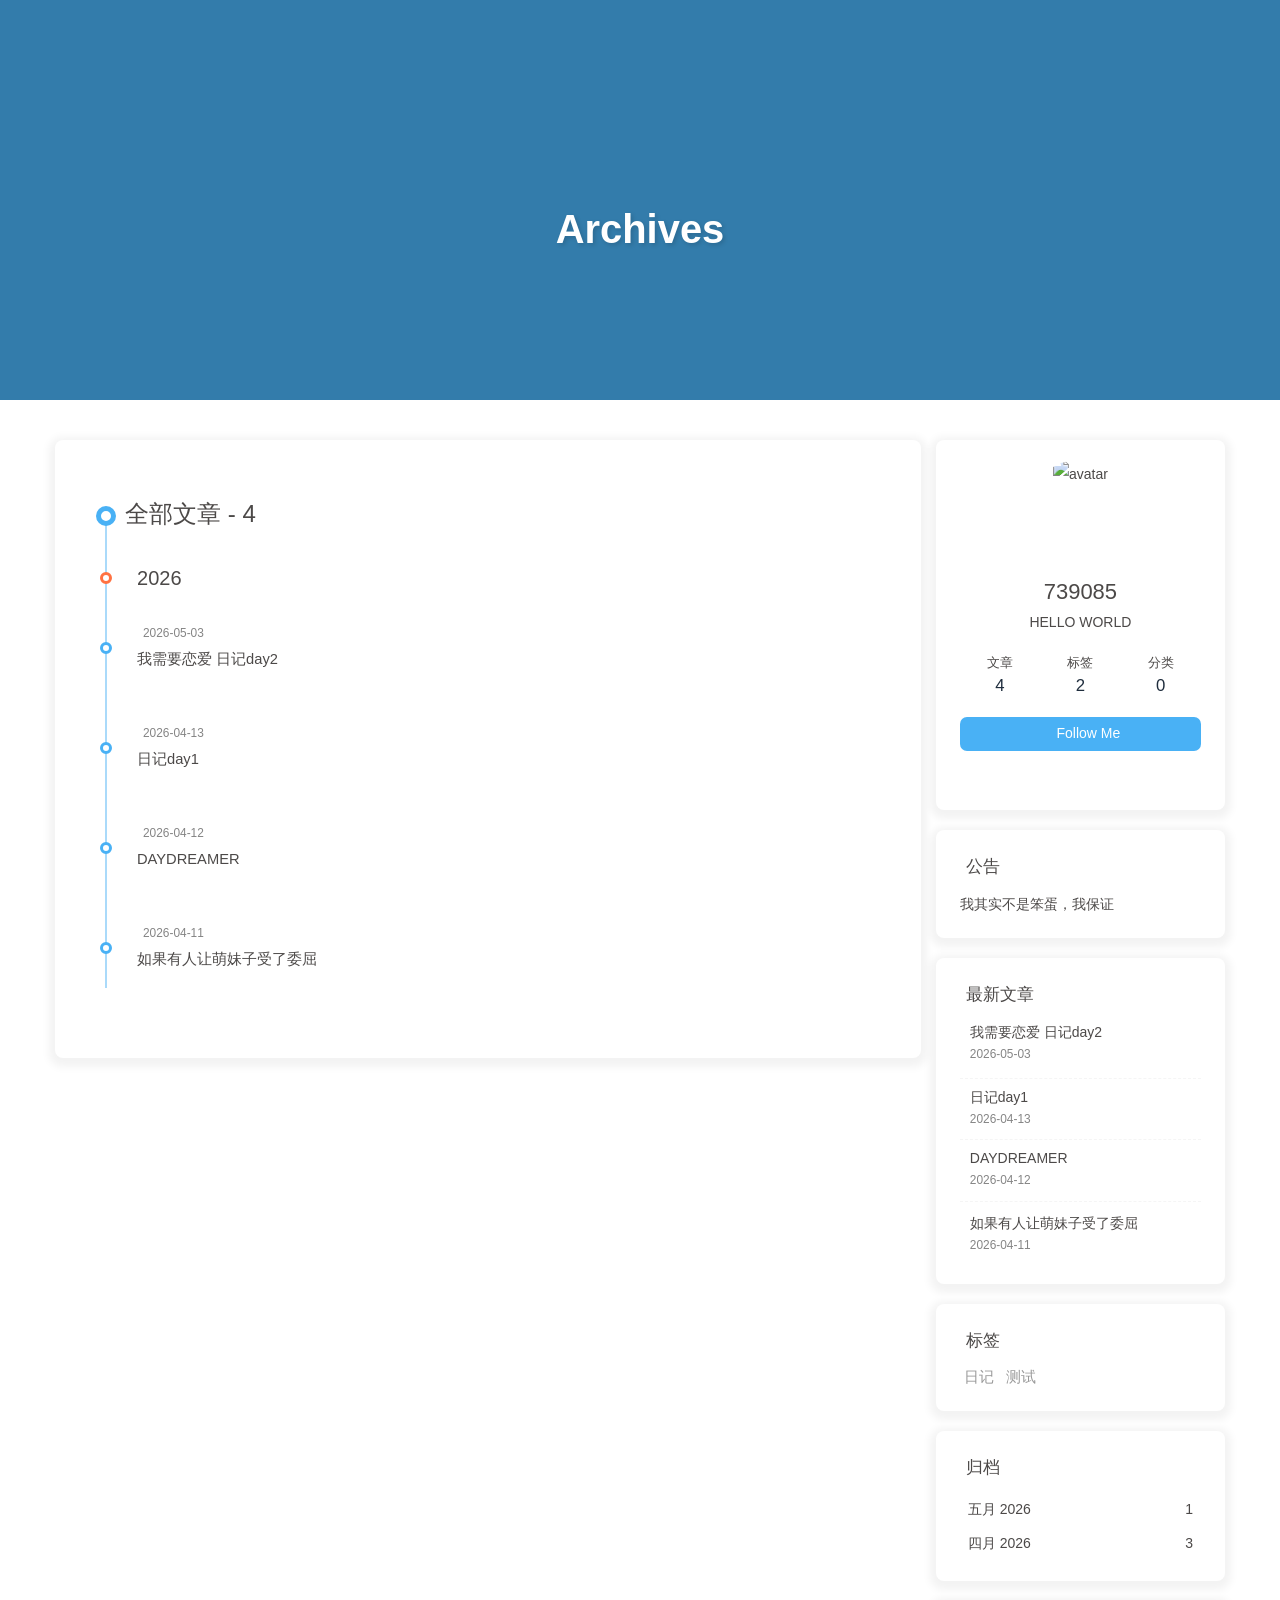
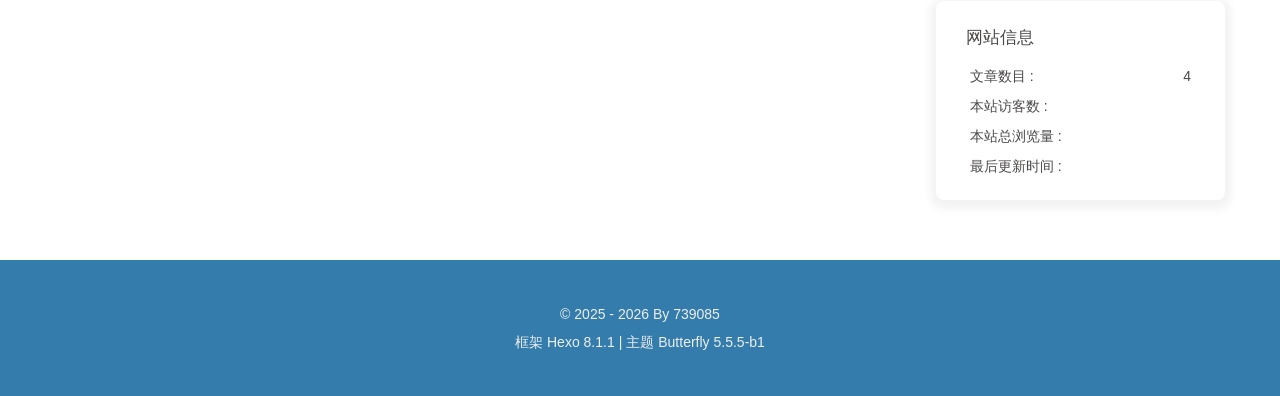
==== commit d4bb644c: "Site updated: 2026-05-24 17:48:17" ====
--- a/archives/index.html
+++ b/archives/index.html
@@ -183,7 +183,7 @@
   .cursor--large {
     --cursor-color: #333;
   }
-}</style><meta name="generator" content="Hexo 8.1.1"></head><body><div class="bg-animation" id="web_bg" style="background-image: url(https://img.cdn1.vip/i/69db87c25db3d_1775994818.webp);"></div><div id="sidebar"><div id="menu-mask"></div><div id="sidebar-menus"><div class="avatar-img text-center"><img src="https://img.cdn1.vip/i/69db8854d2ef4_1775994964.webp" onerror="this.onerror=null;this.src='/img/friend_404.gif'" alt="avatar"/ loading='lazy'></div><div class="site-data text-center"><a href="/archives/"><div class="headline">文章</div><div class="length-num">4</div></a><a href="/tags/"><div class="headline">标签</div><div class="length-num">2</div></a><a href="/categories/"><div class="headline">分类</div><div class="length-num">0</div></a></div><div class="menus_items"><div class="menus_item"><a class="site-page" href="/"><i class="fa-fw fas fa-home"></i><span> Home</span></a></div><div class="menus_item"><a class="site-page" href="/archives/"><i class="fa-fw fas fa-archive"></i><span> Archives</span></a></div><div class="menus_item"><a class="site-page" href="/categories/"><i class="fa-fw fas fa-folder"></i><span> Categories</span></a></div><div class="menus_item"><a class="site-page" href="/tags/"><i class="fa-fw fas fa-tags"></i><span> Tags</span></a></div></div></div></div><div class="page" id="body-wrap"><header class="not-home-page" id="page-header" style="background-image: url(https://img.cdn1.vip/i/69db87c25db3d_1775994818.webp);"><nav id="nav"><span id="blog-info"><a class="nav-site-title" href="/"><img class="site-icon" src="https://img.cdn1.vip/i/69db8854d2ef4_1775994964.webp" alt="Logo" loading='lazy'><span class="site-name">739085</span></a></span><div id="menus"><div id="search-button"><span class="site-page social-icon search"><i class="fas fa-search fa-fw"></i><span> 搜索</span></span></div><div class="menus_items"><div class="menus_item"><a class="site-page" href="/"><i class="fa-fw fas fa-home"></i><span> Home</span></a></div><div class="menus_item"><a class="site-page" href="/archives/"><i class="fa-fw fas fa-archive"></i><span> Archives</span></a></div><div class="menus_item"><a class="site-page" href="/categories/"><i class="fa-fw fas fa-folder"></i><span> Categories</span></a></div><div class="menus_item"><a class="site-page" href="/tags/"><i class="fa-fw fas fa-tags"></i><span> Tags</span></a></div></div><div id="toggle-menu"><span class="site-page"><i class="fas fa-bars fa-fw"></i></span></div></div></nav><div id="page-site-info"><h1 id="site-title">Archives</h1></div></header><main class="layout" id="content-inner"><div id="archive"><div class="article-sort-title">全部文章 - 4</div><div class="article-sort"><div class="article-sort-item year">2026</div><div class="article-sort-item no-article-cover"><div class="article-sort-item-info"><div class="article-sort-item-time"><i class="far fa-calendar-alt"></i><time class="post-meta-date-created" datetime="2026-05-02T16:11:09.000Z" title="发表于 2026-05-03 00:11:09">2026-05-03</time></div><a class="article-sort-item-title" href="/2026/05/03/%E6%88%91%E9%9C%80%E8%A6%81%E6%81%8B%E7%88%B1/" title="我需要恋爱 日记day2">我需要恋爱 日记day2</a></div></div><div class="article-sort-item no-article-cover"><div class="article-sort-item-info"><div class="article-sort-item-time"><i class="far fa-calendar-alt"></i><time class="post-meta-date-created" datetime="2026-04-13T13:39:32.000Z" title="发表于 2026-04-13 21:39:32">2026-04-13</time></div><a class="article-sort-item-title" href="/2026/04/13/%E6%97%A5%E8%AE%B0day1/" title="日记day1">日记day1</a></div></div><div class="article-sort-item no-article-cover"><div class="article-sort-item-info"><div class="article-sort-item-time"><i class="far fa-calendar-alt"></i><time class="post-meta-date-created" datetime="2026-04-12T13:01:36.000Z" title="发表于 2026-04-12 21:01:36">2026-04-12</time></div><a class="article-sort-item-title" href="/2026/04/12/%E6%B5%8B%E8%AF%952/" title="DAYDREAMER">DAYDREAMER</a></div></div><div class="article-sort-item no-article-cover"><div class="article-sort-item-info"><div class="article-sort-item-time"><i class="far fa-calendar-alt"></i><time class="post-meta-date-created" datetime="2026-04-11T06:35:50.000Z" title="发表于 2026-04-11 14:35:50">2026-04-11</time></div><a class="article-sort-item-title" href="/2026/04/11/%E6%B5%8B%E8%AF%951/" title="如果有人让萌妹子受了委屈">如果有人让萌妹子受了委屈</a></div></div></div></div><div class="aside-content" id="aside-content"><div class="card-widget card-info text-center"><div class="avatar-img"><img src="https://img.cdn1.vip/i/69db8854d2ef4_1775994964.webp" onerror="this.onerror=null;this.src='/img/friend_404.gif'" alt="avatar"/ loading='lazy'></div><div class="author-info-name">739085</div><div class="author-info-description">HELLO WORLD</div><div class="site-data"><a href="/archives/"><div class="headline">文章</div><div class="length-num">4</div></a><a href="/tags/"><div class="headline">标签</div><div class="length-num">2</div></a><a href="/categories/"><div class="headline">分类</div><div class="length-num">0</div></a></div><a id="card-info-btn" target="_blank" rel="noopener" href="https://github.com/3023755761-art"><i class="fab fa-github"></i><span>Follow Me</span></a><div class="card-info-social-icons"><a class="social-icon" href="https://x.com/739085syy" target="_blank" title="Twitter"><i class="fab fa-twitter" style="color: #1da1f2;"></i></a><a class="social-icon" href="mailto:3023755761@qq.com" target="_blank" title="Email"><i class="fas fa-envelope" style="color: #4a7dbe;"></i></a><a class="social-icon" href="https://space.bilibili.com/411506079" target="_blank" title="Bilibili"><i class="fab fa-bilibili" style="color: #00A1D6;"></i></a><a class="social-icon" href="https://weibo.com/u/7460593080" target="_blank" title="微博"><i class="fab fa-weibo" style="color: #e6162d;"></i></a></div></div><div class="card-widget card-announcement"><div class="item-headline"><i class="fas fa-bullhorn fa-shake"></i><span>公告</span></div><div class="announcement_content">我其实不是笨蛋，我保证</div></div><div class="sticky_layout"><div class="card-widget card-recent-post"><div class="item-headline"><i class="fas fa-history"></i><span>最新文章</span></div><div class="aside-list"><div class="aside-list-item no-cover"><div class="content"><a class="title" href="/2026/05/03/%E6%88%91%E9%9C%80%E8%A6%81%E6%81%8B%E7%88%B1/" title="我需要恋爱 日记day2">我需要恋爱 日记day2</a><time datetime="2026-05-02T16:11:09.000Z" title="发表于 2026-05-03 00:11:09">2026-05-03</time></div></div><div class="aside-list-item no-cover"><div class="content"><a class="title" href="/2026/04/13/%E6%97%A5%E8%AE%B0day1/" title="日记day1">日记day1</a><time datetime="2026-04-13T13:39:32.000Z" title="发表于 2026-04-13 21:39:32">2026-04-13</time></div></div><div class="aside-list-item no-cover"><div class="content"><a class="title" href="/2026/04/12/%E6%B5%8B%E8%AF%952/" title="DAYDREAMER">DAYDREAMER</a><time datetime="2026-04-12T13:01:36.000Z" title="发表于 2026-04-12 21:01:36">2026-04-12</time></div></div><div class="aside-list-item no-cover"><div class="content"><a class="title" href="/2026/04/11/%E6%B5%8B%E8%AF%951/" title="如果有人让萌妹子受了委屈">如果有人让萌妹子受了委屈</a><time datetime="2026-04-11T06:35:50.000Z" title="发表于 2026-04-11 14:35:50">2026-04-11</time></div></div></div></div><div class="card-widget card-tags"><div class="item-headline"><i class="fas fa-tags"></i><span>标签</span></div><div class="card-tag-cloud"><a href="/tags/%E6%B5%8B%E8%AF%95/" style="font-size: 1.1em; color: #999">测试</a> <a href="/tags/%E6%97%A5%E8%AE%B0/" style="font-size: 1.1em; color: #999">日记</a></div></div><div class="card-widget card-archives">
+}</style><meta name="generator" content="Hexo 8.1.1"></head><body><div class="bg-animation" id="web_bg" style="background-image: url(https://img.cdn1.vip/i/69db87c25db3d_1775994818.webp);"></div><div id="sidebar"><div id="menu-mask"></div><div id="sidebar-menus"><div class="avatar-img text-center"><img src="https://img.cdn1.vip/i/69db8854d2ef4_1775994964.webp" onerror="this.onerror=null;this.src='/img/friend_404.gif'" alt="avatar"/ loading='lazy'></div><div class="site-data text-center"><a href="/archives/"><div class="headline">文章</div><div class="length-num">4</div></a><a href="/tags/"><div class="headline">标签</div><div class="length-num">2</div></a><a href="/categories/"><div class="headline">分类</div><div class="length-num">0</div></a></div><div class="menus_items"><div class="menus_item"><a class="site-page" href="/"><i class="fa-fw fas fa-home"></i><span> Home</span></a></div><div class="menus_item"><a class="site-page" href="/archives/"><i class="fa-fw fas fa-archive"></i><span> Archives</span></a></div><div class="menus_item"><a class="site-page" href="/categories/"><i class="fa-fw fas fa-folder"></i><span> Categories</span></a></div><div class="menus_item"><a class="site-page" href="/tags/"><i class="fa-fw fas fa-tags"></i><span> Tags</span></a></div></div></div></div><div class="page" id="body-wrap"><header class="not-home-page" id="page-header" style="background-image: url(https://img.cdn1.vip/i/69db87c25db3d_1775994818.webp);"><nav id="nav"><span id="blog-info"><a class="nav-site-title" href="/"><img class="site-icon" src="https://img.cdn1.vip/i/69db8854d2ef4_1775994964.webp" alt="Logo" loading='lazy'><span class="site-name">739085</span></a></span><div id="menus"><div id="search-button"><span class="site-page social-icon search"><i class="fas fa-search fa-fw"></i><span> 搜索</span></span></div><div class="menus_items"><div class="menus_item"><a class="site-page" href="/"><i class="fa-fw fas fa-home"></i><span> Home</span></a></div><div class="menus_item"><a class="site-page" href="/archives/"><i class="fa-fw fas fa-archive"></i><span> Archives</span></a></div><div class="menus_item"><a class="site-page" href="/categories/"><i class="fa-fw fas fa-folder"></i><span> Categories</span></a></div><div class="menus_item"><a class="site-page" href="/tags/"><i class="fa-fw fas fa-tags"></i><span> Tags</span></a></div></div><div id="toggle-menu"><span class="site-page"><i class="fas fa-bars fa-fw"></i></span></div></div></nav><div id="page-site-info"><h1 id="site-title">Archives</h1></div></header><main class="layout" id="content-inner"><div id="archive"><div class="article-sort-title">全部文章 - 4</div><div class="article-sort"><div class="article-sort-item year">2026</div><div class="article-sort-item no-article-cover"><div class="article-sort-item-info"><div class="article-sort-item-time"><i class="far fa-calendar-alt"></i><time class="post-meta-date-created" datetime="2026-05-02T16:11:09.000Z" title="发表于 2026-05-03 00:11:09">2026-05-03</time></div><a class="article-sort-item-title" href="/2026/05/03/%E6%88%91%E9%9C%80%E8%A6%81%E6%81%8B%E7%88%B1/" title="我需要恋爱 日记day2">我需要恋爱 日记day2</a></div></div><div class="article-sort-item no-article-cover"><div class="article-sort-item-info"><div class="article-sort-item-time"><i class="far fa-calendar-alt"></i><time class="post-meta-date-created" datetime="2026-04-13T13:39:32.000Z" title="发表于 2026-04-13 21:39:32">2026-04-13</time></div><a class="article-sort-item-title" href="/2026/04/13/%E6%97%A5%E8%AE%B0day1/" title="日记day1">日记day1</a></div></div><div class="article-sort-item no-article-cover"><div class="article-sort-item-info"><div class="article-sort-item-time"><i class="far fa-calendar-alt"></i><time class="post-meta-date-created" datetime="2026-04-12T13:01:36.000Z" title="发表于 2026-04-12 21:01:36">2026-04-12</time></div><a class="article-sort-item-title" href="/2026/04/12/%E6%B5%8B%E8%AF%952/" title="DAYDREAMER">DAYDREAMER</a></div></div><div class="article-sort-item no-article-cover"><div class="article-sort-item-info"><div class="article-sort-item-time"><i class="far fa-calendar-alt"></i><time class="post-meta-date-created" datetime="2026-04-11T06:35:50.000Z" title="发表于 2026-04-11 14:35:50">2026-04-11</time></div><a class="article-sort-item-title" href="/2026/04/11/%E6%B5%8B%E8%AF%951/" title="如果有人让萌妹子受了委屈">如果有人让萌妹子受了委屈</a></div></div></div></div><div class="aside-content" id="aside-content"><div class="card-widget card-info text-center"><div class="avatar-img"><img src="https://img.cdn1.vip/i/69db8854d2ef4_1775994964.webp" onerror="this.onerror=null;this.src='/img/friend_404.gif'" alt="avatar"/ loading='lazy'></div><div class="author-info-name">739085</div><div class="author-info-description">HELLO WORLD</div><div class="site-data"><a href="/archives/"><div class="headline">文章</div><div class="length-num">4</div></a><a href="/tags/"><div class="headline">标签</div><div class="length-num">2</div></a><a href="/categories/"><div class="headline">分类</div><div class="length-num">0</div></a></div><a id="card-info-btn" target="_blank" rel="noopener" href="https://github.com/3023755761-art"><i class="fab fa-github"></i><span>Follow Me</span></a><div class="card-info-social-icons"><a class="social-icon" href="https://x.com/739085syy" target="_blank" title="Twitter"><i class="fab fa-twitter" style="color: #1da1f2;"></i></a><a class="social-icon" href="mailto:3023755761@qq.com" target="_blank" title="Email"><i class="fas fa-envelope" style="color: #4a7dbe;"></i></a><a class="social-icon" href="https://space.bilibili.com/411506079" target="_blank" title="Bilibili"><i class="fab fa-bilibili" style="color: #00A1D6;"></i></a><a class="social-icon" href="https://weibo.com/u/7460593080" target="_blank" title="微博"><i class="fab fa-weibo" style="color: #e6162d;"></i></a></div></div><div class="card-widget card-announcement"><div class="item-headline"><i class="fas fa-bullhorn fa-shake"></i><span>公告</span></div><div class="announcement_content">我其实不是笨蛋，我保证</div></div><div class="sticky_layout"><div class="card-widget card-recent-post"><div class="item-headline"><i class="fas fa-history"></i><span>最新文章</span></div><div class="aside-list"><div class="aside-list-item no-cover"><div class="content"><a class="title" href="/2026/05/03/%E6%88%91%E9%9C%80%E8%A6%81%E6%81%8B%E7%88%B1/" title="我需要恋爱 日记day2">我需要恋爱 日记day2</a><time datetime="2026-05-02T16:11:09.000Z" title="发表于 2026-05-03 00:11:09">2026-05-03</time></div></div><div class="aside-list-item no-cover"><div class="content"><a class="title" href="/2026/04/13/%E6%97%A5%E8%AE%B0day1/" title="日记day1">日记day1</a><time datetime="2026-04-13T13:39:32.000Z" title="发表于 2026-04-13 21:39:32">2026-04-13</time></div></div><div class="aside-list-item no-cover"><div class="content"><a class="title" href="/2026/04/12/%E6%B5%8B%E8%AF%952/" title="DAYDREAMER">DAYDREAMER</a><time datetime="2026-04-12T13:01:36.000Z" title="发表于 2026-04-12 21:01:36">2026-04-12</time></div></div><div class="aside-list-item no-cover"><div class="content"><a class="title" href="/2026/04/11/%E6%B5%8B%E8%AF%951/" title="如果有人让萌妹子受了委屈">如果有人让萌妹子受了委屈</a><time datetime="2026-04-11T06:35:50.000Z" title="发表于 2026-04-11 14:35:50">2026-04-11</time></div></div></div></div><div class="card-widget card-tags"><div class="item-headline"><i class="fas fa-tags"></i><span>标签</span></div><div class="card-tag-cloud"><a href="/tags/%E6%97%A5%E8%AE%B0/" style="font-size: 1.1em; color: #999">日记</a> <a href="/tags/%E6%B5%8B%E8%AF%95/" style="font-size: 1.1em; color: #999">测试</a></div></div><div class="card-widget card-archives">
     <div class="item-headline">
       <i class="fas fa-archive"></i>
       <span>归档</span>
@@ -211,7 +211,7 @@
         </li>
       
     </ul>
-  </div><div class="card-widget card-webinfo"><div class="item-headline"><i class="fas fa-chart-line"></i><span>网站信息</span></div><div class="webinfo"><div class="webinfo-item"><div class="item-name">文章数目 :</div><div class="item-count">4</div></div><div class="webinfo-item"><div class="item-name">本站访客数 :</div><div class="item-count" id="busuanzi_value_site_uv"><i class="fa-solid fa-spinner fa-spin"></i></div></div><div class="webinfo-item"><div class="item-name">本站总浏览量 :</div><div class="item-count" id="busuanzi_value_site_pv"><i class="fa-solid fa-spinner fa-spin"></i></div></div><div class="webinfo-item"><div class="item-name">最后更新时间 :</div><div class="item-count" id="last-push-date" data-lastPushDate="2026-05-24T09:42:18.801Z"><i class="fa-solid fa-spinner fa-spin"></i></div></div></div></div></div></div></main><footer id="footer" style="background-image: url(https://img.cdn1.vip/i/69db87c25db3d_1775994818.webp);"><div class="footer-other"><div class="footer-copyright"><span class="copyright">&copy;&nbsp;2025 - 2026 By 739085</span><span class="framework-info"><span>框架 </span><a target="_blank" rel="noopener" href="https://hexo.io">Hexo 8.1.1</a><span class="footer-separator">|</span><span>主题 </span><a target="_blank" rel="noopener" href="https://github.com/jerryc127/hexo-theme-butterfly">Butterfly 5.5.5-b1</a></span></div></div></footer></div><div id="rightside"><div id="rightside-config-hide"><button id="darkmode" type="button" title="日间和夜间模式切换"><i class="fas fa-adjust"></i></button><button id="hide-aside-btn" type="button" title="单栏和双栏切换"><i class="fas fa-arrows-alt-h"></i></button></div><div id="rightside-config-show"><button id="rightside-config" type="button" title="设置"><i class="fas fa-cog fa-spin"></i></button><button id="go-up" type="button" title="回到顶部"><span class="scroll-percent"></span><i class="fas fa-arrow-up"></i></button></div></div><div class="cursor cursor--large"></div><div class="cursor cursor--small"></div><div><script src="https://cdn.jsdelivr.net/npm/hexo-theme-butterfly@5.5.5-b1/source/js/utils.min.js"></script><script src="https://cdn.jsdelivr.net/npm/hexo-theme-butterfly@5.5.5-b1/source/js/main.min.js"></script><script src="https://cdn.jsdelivr.net/npm/instant.page@5.2.0/instantpage.min.js" type="module"></script><div class="js-pjax"></div><script id="click-heart" src="https://cdn.jsdelivr.net/npm/butterfly-extsrc@1.1.6/dist/click-heart.min.js" async="async" mobile="false"></script><script async data-pjax src="//busuanzi.ibruce.info/busuanzi/2.3/busuanzi.pure.mini.js"></script><div id="local-search"><div class="search-dialog"><nav class="search-nav"><span class="search-dialog-title">搜索</span><i class="fas fa-spinner fa-pulse" id="loading-status" hidden="hidden"></i><button class="search-close-button"><i class="fas fa-times"></i></button></nav><div class="text-center" id="loading-database"><i class="fas fa-spinner fa-pulse"></i><span>  数据加载中</span></div><div class="local-search-input"><input placeholder="搜索" type="text"/></div><hr/><div id="local-search-results"></div><div class="ais-Pagination" id="local-search-pagination" style="display:none;"><ul class="ais-Pagination-list"></ul></div><div id="local-search-stats"></div></div><div id="search-mask"></div><script src="https://cdn.jsdelivr.net/npm/hexo-theme-butterfly@5.5.5-b1/source/js/search/local-search.min.js"></script></div><!-- Waline 评论和浏览量修复脚本--><script src="/includes/third-party/waline-fix.js"></script><script>document.addEventListener('DOMContentLoaded', function() {
+  </div><div class="card-widget card-webinfo"><div class="item-headline"><i class="fas fa-chart-line"></i><span>网站信息</span></div><div class="webinfo"><div class="webinfo-item"><div class="item-name">文章数目 :</div><div class="item-count">4</div></div><div class="webinfo-item"><div class="item-name">本站访客数 :</div><div class="item-count" id="busuanzi_value_site_uv"><i class="fa-solid fa-spinner fa-spin"></i></div></div><div class="webinfo-item"><div class="item-name">本站总浏览量 :</div><div class="item-count" id="busuanzi_value_site_pv"><i class="fa-solid fa-spinner fa-spin"></i></div></div><div class="webinfo-item"><div class="item-name">最后更新时间 :</div><div class="item-count" id="last-push-date" data-lastPushDate="2026-05-24T09:48:15.597Z"><i class="fa-solid fa-spinner fa-spin"></i></div></div></div></div></div></div></main><footer id="footer" style="background-image: url(https://img.cdn1.vip/i/69db87c25db3d_1775994818.webp);"><div class="footer-other"><div class="footer-copyright"><span class="copyright">&copy;&nbsp;2025 - 2026 By 739085</span><span class="framework-info"><span>框架 </span><a target="_blank" rel="noopener" href="https://hexo.io">Hexo 8.1.1</a><span class="footer-separator">|</span><span>主题 </span><a target="_blank" rel="noopener" href="https://github.com/jerryc127/hexo-theme-butterfly">Butterfly 5.5.5-b1</a></span></div></div></footer></div><div id="rightside"><div id="rightside-config-hide"><button id="darkmode" type="button" title="日间和夜间模式切换"><i class="fas fa-adjust"></i></button><button id="hide-aside-btn" type="button" title="单栏和双栏切换"><i class="fas fa-arrows-alt-h"></i></button></div><div id="rightside-config-show"><button id="rightside-config" type="button" title="设置"><i class="fas fa-cog fa-spin"></i></button><button id="go-up" type="button" title="回到顶部"><span class="scroll-percent"></span><i class="fas fa-arrow-up"></i></button></div></div><div class="cursor cursor--large"></div><div class="cursor cursor--small"></div><div><script src="https://cdn.jsdelivr.net/npm/hexo-theme-butterfly@5.5.5-b1/source/js/utils.min.js"></script><script src="https://cdn.jsdelivr.net/npm/hexo-theme-butterfly@5.5.5-b1/source/js/main.min.js"></script><script src="https://cdn.jsdelivr.net/npm/instant.page@5.2.0/instantpage.min.js" type="module"></script><div class="js-pjax"></div><script id="click-heart" src="https://cdn.jsdelivr.net/npm/butterfly-extsrc@1.1.6/dist/click-heart.min.js" async="async" mobile="false"></script><script async data-pjax src="//busuanzi.ibruce.info/busuanzi/2.3/busuanzi.pure.mini.js"></script><div id="local-search"><div class="search-dialog"><nav class="search-nav"><span class="search-dialog-title">搜索</span><i class="fas fa-spinner fa-pulse" id="loading-status" hidden="hidden"></i><button class="search-close-button"><i class="fas fa-times"></i></button></nav><div class="text-center" id="loading-database"><i class="fas fa-spinner fa-pulse"></i><span>  数据加载中</span></div><div class="local-search-input"><input placeholder="搜索" type="text"/></div><hr/><div id="local-search-results"></div><div class="ais-Pagination" id="local-search-pagination" style="display:none;"><ul class="ais-Pagination-list"></ul></div><div id="local-search-stats"></div></div><div id="search-mask"></div><script src="https://cdn.jsdelivr.net/npm/hexo-theme-butterfly@5.5.5-b1/source/js/search/local-search.min.js"></script></div><!-- Waline 评论和浏览量修复脚本--><script src="/includes/third-party/waline-fix.js"></script><script>document.addEventListener('DOMContentLoaded', function() {
   const cursorOuter = document.querySelector(".cursor--large");
   let isStuck = false;
   let mouse = {
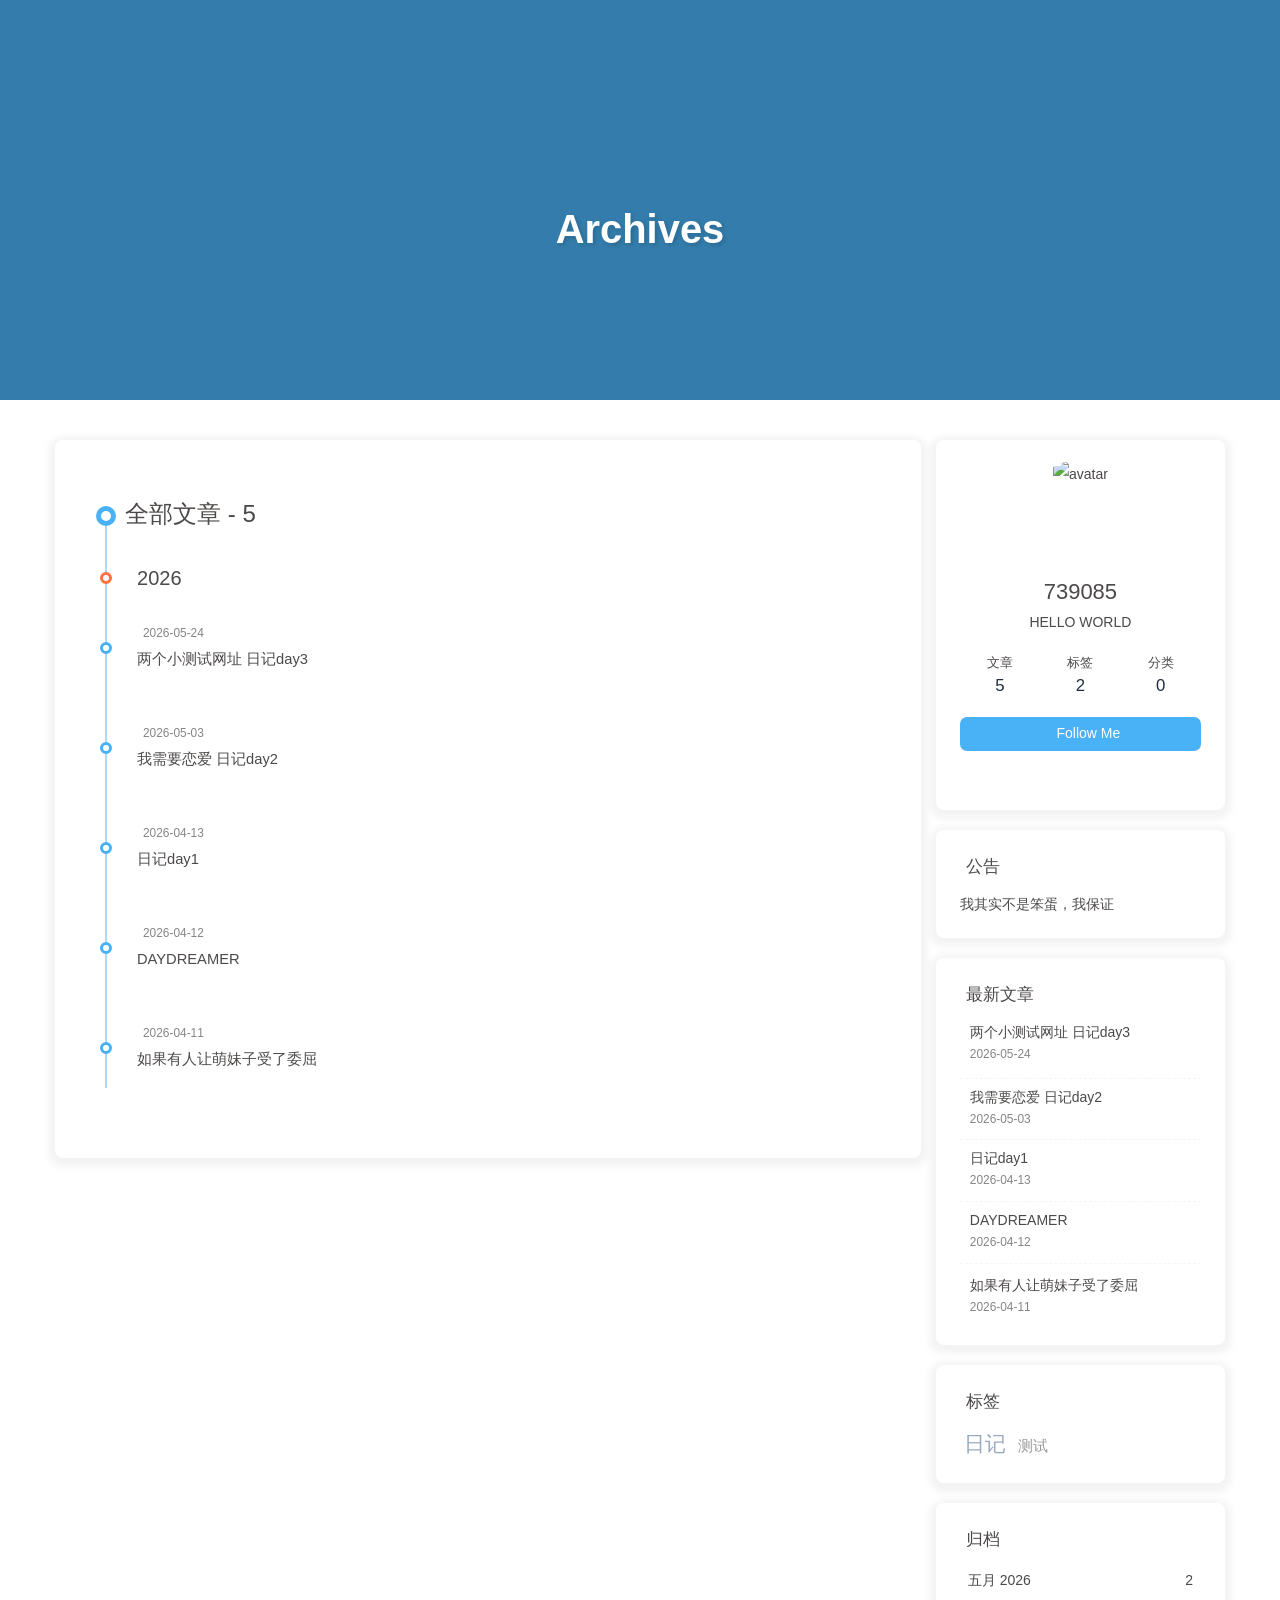
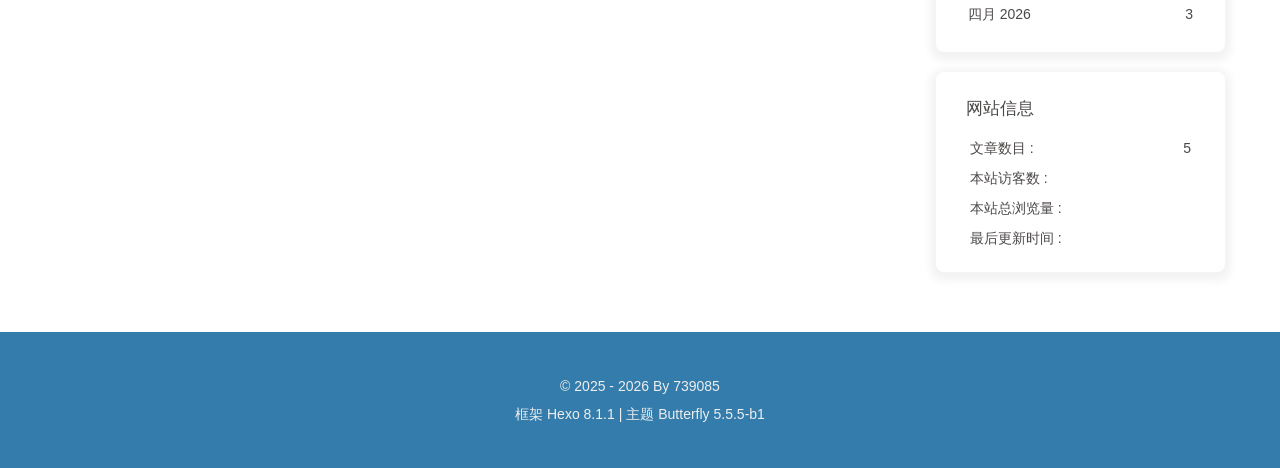
==== commit 3400c612: "Site updated: 2026-05-24 17:51:23" ====
--- a/archives/index.html
+++ b/archives/index.html
@@ -183,7 +183,7 @@
   .cursor--large {
     --cursor-color: #333;
   }
-}</style><meta name="generator" content="Hexo 8.1.1"></head><body><div class="bg-animation" id="web_bg" style="background-image: url(https://img.cdn1.vip/i/69db87c25db3d_1775994818.webp);"></div><div id="sidebar"><div id="menu-mask"></div><div id="sidebar-menus"><div class="avatar-img text-center"><img src="https://img.cdn1.vip/i/69db8854d2ef4_1775994964.webp" onerror="this.onerror=null;this.src='/img/friend_404.gif'" alt="avatar"/ loading='lazy'></div><div class="site-data text-center"><a href="/archives/"><div class="headline">文章</div><div class="length-num">4</div></a><a href="/tags/"><div class="headline">标签</div><div class="length-num">2</div></a><a href="/categories/"><div class="headline">分类</div><div class="length-num">0</div></a></div><div class="menus_items"><div class="menus_item"><a class="site-page" href="/"><i class="fa-fw fas fa-home"></i><span> Home</span></a></div><div class="menus_item"><a class="site-page" href="/archives/"><i class="fa-fw fas fa-archive"></i><span> Archives</span></a></div><div class="menus_item"><a class="site-page" href="/categories/"><i class="fa-fw fas fa-folder"></i><span> Categories</span></a></div><div class="menus_item"><a class="site-page" href="/tags/"><i class="fa-fw fas fa-tags"></i><span> Tags</span></a></div></div></div></div><div class="page" id="body-wrap"><header class="not-home-page" id="page-header" style="background-image: url(https://img.cdn1.vip/i/69db87c25db3d_1775994818.webp);"><nav id="nav"><span id="blog-info"><a class="nav-site-title" href="/"><img class="site-icon" src="https://img.cdn1.vip/i/69db8854d2ef4_1775994964.webp" alt="Logo" loading='lazy'><span class="site-name">739085</span></a></span><div id="menus"><div id="search-button"><span class="site-page social-icon search"><i class="fas fa-search fa-fw"></i><span> 搜索</span></span></div><div class="menus_items"><div class="menus_item"><a class="site-page" href="/"><i class="fa-fw fas fa-home"></i><span> Home</span></a></div><div class="menus_item"><a class="site-page" href="/archives/"><i class="fa-fw fas fa-archive"></i><span> Archives</span></a></div><div class="menus_item"><a class="site-page" href="/categories/"><i class="fa-fw fas fa-folder"></i><span> Categories</span></a></div><div class="menus_item"><a class="site-page" href="/tags/"><i class="fa-fw fas fa-tags"></i><span> Tags</span></a></div></div><div id="toggle-menu"><span class="site-page"><i class="fas fa-bars fa-fw"></i></span></div></div></nav><div id="page-site-info"><h1 id="site-title">Archives</h1></div></header><main class="layout" id="content-inner"><div id="archive"><div class="article-sort-title">全部文章 - 4</div><div class="article-sort"><div class="article-sort-item year">2026</div><div class="article-sort-item no-article-cover"><div class="article-sort-item-info"><div class="article-sort-item-time"><i class="far fa-calendar-alt"></i><time class="post-meta-date-created" datetime="2026-05-02T16:11:09.000Z" title="发表于 2026-05-03 00:11:09">2026-05-03</time></div><a class="article-sort-item-title" href="/2026/05/03/%E6%88%91%E9%9C%80%E8%A6%81%E6%81%8B%E7%88%B1/" title="我需要恋爱 日记day2">我需要恋爱 日记day2</a></div></div><div class="article-sort-item no-article-cover"><div class="article-sort-item-info"><div class="article-sort-item-time"><i class="far fa-calendar-alt"></i><time class="post-meta-date-created" datetime="2026-04-13T13:39:32.000Z" title="发表于 2026-04-13 21:39:32">2026-04-13</time></div><a class="article-sort-item-title" href="/2026/04/13/%E6%97%A5%E8%AE%B0day1/" title="日记day1">日记day1</a></div></div><div class="article-sort-item no-article-cover"><div class="article-sort-item-info"><div class="article-sort-item-time"><i class="far fa-calendar-alt"></i><time class="post-meta-date-created" datetime="2026-04-12T13:01:36.000Z" title="发表于 2026-04-12 21:01:36">2026-04-12</time></div><a class="article-sort-item-title" href="/2026/04/12/%E6%B5%8B%E8%AF%952/" title="DAYDREAMER">DAYDREAMER</a></div></div><div class="article-sort-item no-article-cover"><div class="article-sort-item-info"><div class="article-sort-item-time"><i class="far fa-calendar-alt"></i><time class="post-meta-date-created" datetime="2026-04-11T06:35:50.000Z" title="发表于 2026-04-11 14:35:50">2026-04-11</time></div><a class="article-sort-item-title" href="/2026/04/11/%E6%B5%8B%E8%AF%951/" title="如果有人让萌妹子受了委屈">如果有人让萌妹子受了委屈</a></div></div></div></div><div class="aside-content" id="aside-content"><div class="card-widget card-info text-center"><div class="avatar-img"><img src="https://img.cdn1.vip/i/69db8854d2ef4_1775994964.webp" onerror="this.onerror=null;this.src='/img/friend_404.gif'" alt="avatar"/ loading='lazy'></div><div class="author-info-name">739085</div><div class="author-info-description">HELLO WORLD</div><div class="site-data"><a href="/archives/"><div class="headline">文章</div><div class="length-num">4</div></a><a href="/tags/"><div class="headline">标签</div><div class="length-num">2</div></a><a href="/categories/"><div class="headline">分类</div><div class="length-num">0</div></a></div><a id="card-info-btn" target="_blank" rel="noopener" href="https://github.com/3023755761-art"><i class="fab fa-github"></i><span>Follow Me</span></a><div class="card-info-social-icons"><a class="social-icon" href="https://x.com/739085syy" target="_blank" title="Twitter"><i class="fab fa-twitter" style="color: #1da1f2;"></i></a><a class="social-icon" href="mailto:3023755761@qq.com" target="_blank" title="Email"><i class="fas fa-envelope" style="color: #4a7dbe;"></i></a><a class="social-icon" href="https://space.bilibili.com/411506079" target="_blank" title="Bilibili"><i class="fab fa-bilibili" style="color: #00A1D6;"></i></a><a class="social-icon" href="https://weibo.com/u/7460593080" target="_blank" title="微博"><i class="fab fa-weibo" style="color: #e6162d;"></i></a></div></div><div class="card-widget card-announcement"><div class="item-headline"><i class="fas fa-bullhorn fa-shake"></i><span>公告</span></div><div class="announcement_content">我其实不是笨蛋，我保证</div></div><div class="sticky_layout"><div class="card-widget card-recent-post"><div class="item-headline"><i class="fas fa-history"></i><span>最新文章</span></div><div class="aside-list"><div class="aside-list-item no-cover"><div class="content"><a class="title" href="/2026/05/03/%E6%88%91%E9%9C%80%E8%A6%81%E6%81%8B%E7%88%B1/" title="我需要恋爱 日记day2">我需要恋爱 日记day2</a><time datetime="2026-05-02T16:11:09.000Z" title="发表于 2026-05-03 00:11:09">2026-05-03</time></div></div><div class="aside-list-item no-cover"><div class="content"><a class="title" href="/2026/04/13/%E6%97%A5%E8%AE%B0day1/" title="日记day1">日记day1</a><time datetime="2026-04-13T13:39:32.000Z" title="发表于 2026-04-13 21:39:32">2026-04-13</time></div></div><div class="aside-list-item no-cover"><div class="content"><a class="title" href="/2026/04/12/%E6%B5%8B%E8%AF%952/" title="DAYDREAMER">DAYDREAMER</a><time datetime="2026-04-12T13:01:36.000Z" title="发表于 2026-04-12 21:01:36">2026-04-12</time></div></div><div class="aside-list-item no-cover"><div class="content"><a class="title" href="/2026/04/11/%E6%B5%8B%E8%AF%951/" title="如果有人让萌妹子受了委屈">如果有人让萌妹子受了委屈</a><time datetime="2026-04-11T06:35:50.000Z" title="发表于 2026-04-11 14:35:50">2026-04-11</time></div></div></div></div><div class="card-widget card-tags"><div class="item-headline"><i class="fas fa-tags"></i><span>标签</span></div><div class="card-tag-cloud"><a href="/tags/%E6%97%A5%E8%AE%B0/" style="font-size: 1.1em; color: #999">日记</a> <a href="/tags/%E6%B5%8B%E8%AF%95/" style="font-size: 1.1em; color: #999">测试</a></div></div><div class="card-widget card-archives">
+}</style><meta name="generator" content="Hexo 8.1.1"></head><body><div class="bg-animation" id="web_bg" style="background-image: url(https://img.cdn1.vip/i/69db87c25db3d_1775994818.webp);"></div><div id="sidebar"><div id="menu-mask"></div><div id="sidebar-menus"><div class="avatar-img text-center"><img src="https://img.cdn1.vip/i/69db8854d2ef4_1775994964.webp" onerror="this.onerror=null;this.src='/img/friend_404.gif'" alt="avatar"/ loading='lazy'></div><div class="site-data text-center"><a href="/archives/"><div class="headline">文章</div><div class="length-num">5</div></a><a href="/tags/"><div class="headline">标签</div><div class="length-num">2</div></a><a href="/categories/"><div class="headline">分类</div><div class="length-num">0</div></a></div><div class="menus_items"><div class="menus_item"><a class="site-page" href="/"><i class="fa-fw fas fa-home"></i><span> Home</span></a></div><div class="menus_item"><a class="site-page" href="/archives/"><i class="fa-fw fas fa-archive"></i><span> Archives</span></a></div><div class="menus_item"><a class="site-page" href="/categories/"><i class="fa-fw fas fa-folder"></i><span> Categories</span></a></div><div class="menus_item"><a class="site-page" href="/tags/"><i class="fa-fw fas fa-tags"></i><span> Tags</span></a></div></div></div></div><div class="page" id="body-wrap"><header class="not-home-page" id="page-header" style="background-image: url(https://img.cdn1.vip/i/69db87c25db3d_1775994818.webp);"><nav id="nav"><span id="blog-info"><a class="nav-site-title" href="/"><img class="site-icon" src="https://img.cdn1.vip/i/69db8854d2ef4_1775994964.webp" alt="Logo" loading='lazy'><span class="site-name">739085</span></a></span><div id="menus"><div id="search-button"><span class="site-page social-icon search"><i class="fas fa-search fa-fw"></i><span> 搜索</span></span></div><div class="menus_items"><div class="menus_item"><a class="site-page" href="/"><i class="fa-fw fas fa-home"></i><span> Home</span></a></div><div class="menus_item"><a class="site-page" href="/archives/"><i class="fa-fw fas fa-archive"></i><span> Archives</span></a></div><div class="menus_item"><a class="site-page" href="/categories/"><i class="fa-fw fas fa-folder"></i><span> Categories</span></a></div><div class="menus_item"><a class="site-page" href="/tags/"><i class="fa-fw fas fa-tags"></i><span> Tags</span></a></div></div><div id="toggle-menu"><span class="site-page"><i class="fas fa-bars fa-fw"></i></span></div></div></nav><div id="page-site-info"><h1 id="site-title">Archives</h1></div></header><main class="layout" id="content-inner"><div id="archive"><div class="article-sort-title">全部文章 - 5</div><div class="article-sort"><div class="article-sort-item year">2026</div><div class="article-sort-item no-article-cover"><div class="article-sort-item-info"><div class="article-sort-item-time"><i class="far fa-calendar-alt"></i><time class="post-meta-date-created" datetime="2026-05-24T09:22:33.000Z" title="发表于 2026-05-24 17:22:33">2026-05-24</time></div><a class="article-sort-item-title" href="/2026/05/24/%E4%B8%A4%E4%B8%AA%E5%B0%8F%E6%B5%8B%E8%AF%95%E7%BD%91%E5%9D%80/" title="两个小测试网址 日记day3">两个小测试网址 日记day3</a></div></div><div class="article-sort-item no-article-cover"><div class="article-sort-item-info"><div class="article-sort-item-time"><i class="far fa-calendar-alt"></i><time class="post-meta-date-created" datetime="2026-05-02T16:11:09.000Z" title="发表于 2026-05-03 00:11:09">2026-05-03</time></div><a class="article-sort-item-title" href="/2026/05/03/%E6%88%91%E9%9C%80%E8%A6%81%E6%81%8B%E7%88%B1/" title="我需要恋爱 日记day2">我需要恋爱 日记day2</a></div></div><div class="article-sort-item no-article-cover"><div class="article-sort-item-info"><div class="article-sort-item-time"><i class="far fa-calendar-alt"></i><time class="post-meta-date-created" datetime="2026-04-13T13:39:32.000Z" title="发表于 2026-04-13 21:39:32">2026-04-13</time></div><a class="article-sort-item-title" href="/2026/04/13/%E6%97%A5%E8%AE%B0day1/" title="日记day1">日记day1</a></div></div><div class="article-sort-item no-article-cover"><div class="article-sort-item-info"><div class="article-sort-item-time"><i class="far fa-calendar-alt"></i><time class="post-meta-date-created" datetime="2026-04-12T13:01:36.000Z" title="发表于 2026-04-12 21:01:36">2026-04-12</time></div><a class="article-sort-item-title" href="/2026/04/12/%E6%B5%8B%E8%AF%952/" title="DAYDREAMER">DAYDREAMER</a></div></div><div class="article-sort-item no-article-cover"><div class="article-sort-item-info"><div class="article-sort-item-time"><i class="far fa-calendar-alt"></i><time class="post-meta-date-created" datetime="2026-04-11T06:35:50.000Z" title="发表于 2026-04-11 14:35:50">2026-04-11</time></div><a class="article-sort-item-title" href="/2026/04/11/%E6%B5%8B%E8%AF%951/" title="如果有人让萌妹子受了委屈">如果有人让萌妹子受了委屈</a></div></div></div></div><div class="aside-content" id="aside-content"><div class="card-widget card-info text-center"><div class="avatar-img"><img src="https://img.cdn1.vip/i/69db8854d2ef4_1775994964.webp" onerror="this.onerror=null;this.src='/img/friend_404.gif'" alt="avatar"/ loading='lazy'></div><div class="author-info-name">739085</div><div class="author-info-description">HELLO WORLD</div><div class="site-data"><a href="/archives/"><div class="headline">文章</div><div class="length-num">5</div></a><a href="/tags/"><div class="headline">标签</div><div class="length-num">2</div></a><a href="/categories/"><div class="headline">分类</div><div class="length-num">0</div></a></div><a id="card-info-btn" target="_blank" rel="noopener" href="https://github.com/3023755761-art"><i class="fab fa-github"></i><span>Follow Me</span></a><div class="card-info-social-icons"><a class="social-icon" href="https://x.com/739085syy" target="_blank" title="Twitter"><i class="fab fa-twitter" style="color: #1da1f2;"></i></a><a class="social-icon" href="mailto:3023755761@qq.com" target="_blank" title="Email"><i class="fas fa-envelope" style="color: #4a7dbe;"></i></a><a class="social-icon" href="https://space.bilibili.com/411506079" target="_blank" title="Bilibili"><i class="fab fa-bilibili" style="color: #00A1D6;"></i></a><a class="social-icon" href="https://weibo.com/u/7460593080" target="_blank" title="微博"><i class="fab fa-weibo" style="color: #e6162d;"></i></a></div></div><div class="card-widget card-announcement"><div class="item-headline"><i class="fas fa-bullhorn fa-shake"></i><span>公告</span></div><div class="announcement_content">我其实不是笨蛋，我保证</div></div><div class="sticky_layout"><div class="card-widget card-recent-post"><div class="item-headline"><i class="fas fa-history"></i><span>最新文章</span></div><div class="aside-list"><div class="aside-list-item no-cover"><div class="content"><a class="title" href="/2026/05/24/%E4%B8%A4%E4%B8%AA%E5%B0%8F%E6%B5%8B%E8%AF%95%E7%BD%91%E5%9D%80/" title="两个小测试网址 日记day3">两个小测试网址 日记day3</a><time datetime="2026-05-24T09:22:33.000Z" title="发表于 2026-05-24 17:22:33">2026-05-24</time></div></div><div class="aside-list-item no-cover"><div class="content"><a class="title" href="/2026/05/03/%E6%88%91%E9%9C%80%E8%A6%81%E6%81%8B%E7%88%B1/" title="我需要恋爱 日记day2">我需要恋爱 日记day2</a><time datetime="2026-05-02T16:11:09.000Z" title="发表于 2026-05-03 00:11:09">2026-05-03</time></div></div><div class="aside-list-item no-cover"><div class="content"><a class="title" href="/2026/04/13/%E6%97%A5%E8%AE%B0day1/" title="日记day1">日记day1</a><time datetime="2026-04-13T13:39:32.000Z" title="发表于 2026-04-13 21:39:32">2026-04-13</time></div></div><div class="aside-list-item no-cover"><div class="content"><a class="title" href="/2026/04/12/%E6%B5%8B%E8%AF%952/" title="DAYDREAMER">DAYDREAMER</a><time datetime="2026-04-12T13:01:36.000Z" title="发表于 2026-04-12 21:01:36">2026-04-12</time></div></div><div class="aside-list-item no-cover"><div class="content"><a class="title" href="/2026/04/11/%E6%B5%8B%E8%AF%951/" title="如果有人让萌妹子受了委屈">如果有人让萌妹子受了委屈</a><time datetime="2026-04-11T06:35:50.000Z" title="发表于 2026-04-11 14:35:50">2026-04-11</time></div></div></div></div><div class="card-widget card-tags"><div class="item-headline"><i class="fas fa-tags"></i><span>标签</span></div><div class="card-tag-cloud"><a href="/tags/%E6%97%A5%E8%AE%B0/" style="font-size: 1.5em; color: #99a9bf">日记</a> <a href="/tags/%E6%B5%8B%E8%AF%95/" style="font-size: 1.1em; color: #999">测试</a></div></div><div class="card-widget card-archives">
     <div class="item-headline">
       <i class="fas fa-archive"></i>
       <span>归档</span>
@@ -197,7 +197,7 @@
             <span class="card-archive-list-date">
               五月 2026
             </span>
-            <span class="card-archive-list-count">1</span>
+            <span class="card-archive-list-count">2</span>
           </a>
         </li>
       
@@ -211,7 +211,7 @@
         </li>
       
     </ul>
-  </div><div class="card-widget card-webinfo"><div class="item-headline"><i class="fas fa-chart-line"></i><span>网站信息</span></div><div class="webinfo"><div class="webinfo-item"><div class="item-name">文章数目 :</div><div class="item-count">4</div></div><div class="webinfo-item"><div class="item-name">本站访客数 :</div><div class="item-count" id="busuanzi_value_site_uv"><i class="fa-solid fa-spinner fa-spin"></i></div></div><div class="webinfo-item"><div class="item-name">本站总浏览量 :</div><div class="item-count" id="busuanzi_value_site_pv"><i class="fa-solid fa-spinner fa-spin"></i></div></div><div class="webinfo-item"><div class="item-name">最后更新时间 :</div><div class="item-count" id="last-push-date" data-lastPushDate="2026-05-24T09:48:15.597Z"><i class="fa-solid fa-spinner fa-spin"></i></div></div></div></div></div></div></main><footer id="footer" style="background-image: url(https://img.cdn1.vip/i/69db87c25db3d_1775994818.webp);"><div class="footer-other"><div class="footer-copyright"><span class="copyright">&copy;&nbsp;2025 - 2026 By 739085</span><span class="framework-info"><span>框架 </span><a target="_blank" rel="noopener" href="https://hexo.io">Hexo 8.1.1</a><span class="footer-separator">|</span><span>主题 </span><a target="_blank" rel="noopener" href="https://github.com/jerryc127/hexo-theme-butterfly">Butterfly 5.5.5-b1</a></span></div></div></footer></div><div id="rightside"><div id="rightside-config-hide"><button id="darkmode" type="button" title="日间和夜间模式切换"><i class="fas fa-adjust"></i></button><button id="hide-aside-btn" type="button" title="单栏和双栏切换"><i class="fas fa-arrows-alt-h"></i></button></div><div id="rightside-config-show"><button id="rightside-config" type="button" title="设置"><i class="fas fa-cog fa-spin"></i></button><button id="go-up" type="button" title="回到顶部"><span class="scroll-percent"></span><i class="fas fa-arrow-up"></i></button></div></div><div class="cursor cursor--large"></div><div class="cursor cursor--small"></div><div><script src="https://cdn.jsdelivr.net/npm/hexo-theme-butterfly@5.5.5-b1/source/js/utils.min.js"></script><script src="https://cdn.jsdelivr.net/npm/hexo-theme-butterfly@5.5.5-b1/source/js/main.min.js"></script><script src="https://cdn.jsdelivr.net/npm/instant.page@5.2.0/instantpage.min.js" type="module"></script><div class="js-pjax"></div><script id="click-heart" src="https://cdn.jsdelivr.net/npm/butterfly-extsrc@1.1.6/dist/click-heart.min.js" async="async" mobile="false"></script><script async data-pjax src="//busuanzi.ibruce.info/busuanzi/2.3/busuanzi.pure.mini.js"></script><div id="local-search"><div class="search-dialog"><nav class="search-nav"><span class="search-dialog-title">搜索</span><i class="fas fa-spinner fa-pulse" id="loading-status" hidden="hidden"></i><button class="search-close-button"><i class="fas fa-times"></i></button></nav><div class="text-center" id="loading-database"><i class="fas fa-spinner fa-pulse"></i><span>  数据加载中</span></div><div class="local-search-input"><input placeholder="搜索" type="text"/></div><hr/><div id="local-search-results"></div><div class="ais-Pagination" id="local-search-pagination" style="display:none;"><ul class="ais-Pagination-list"></ul></div><div id="local-search-stats"></div></div><div id="search-mask"></div><script src="https://cdn.jsdelivr.net/npm/hexo-theme-butterfly@5.5.5-b1/source/js/search/local-search.min.js"></script></div><!-- Waline 评论和浏览量修复脚本--><script src="/includes/third-party/waline-fix.js"></script><script>document.addEventListener('DOMContentLoaded', function() {
+  </div><div class="card-widget card-webinfo"><div class="item-headline"><i class="fas fa-chart-line"></i><span>网站信息</span></div><div class="webinfo"><div class="webinfo-item"><div class="item-name">文章数目 :</div><div class="item-count">5</div></div><div class="webinfo-item"><div class="item-name">本站访客数 :</div><div class="item-count" id="busuanzi_value_site_uv"><i class="fa-solid fa-spinner fa-spin"></i></div></div><div class="webinfo-item"><div class="item-name">本站总浏览量 :</div><div class="item-count" id="busuanzi_value_site_pv"><i class="fa-solid fa-spinner fa-spin"></i></div></div><div class="webinfo-item"><div class="item-name">最后更新时间 :</div><div class="item-count" id="last-push-date" data-lastPushDate="2026-05-24T09:51:21.503Z"><i class="fa-solid fa-spinner fa-spin"></i></div></div></div></div></div></div></main><footer id="footer" style="background-image: url(https://img.cdn1.vip/i/69db87c25db3d_1775994818.webp);"><div class="footer-other"><div class="footer-copyright"><span class="copyright">&copy;&nbsp;2025 - 2026 By 739085</span><span class="framework-info"><span>框架 </span><a target="_blank" rel="noopener" href="https://hexo.io">Hexo 8.1.1</a><span class="footer-separator">|</span><span>主题 </span><a target="_blank" rel="noopener" href="https://github.com/jerryc127/hexo-theme-butterfly">Butterfly 5.5.5-b1</a></span></div></div></footer></div><div id="rightside"><div id="rightside-config-hide"><button id="darkmode" type="button" title="日间和夜间模式切换"><i class="fas fa-adjust"></i></button><button id="hide-aside-btn" type="button" title="单栏和双栏切换"><i class="fas fa-arrows-alt-h"></i></button></div><div id="rightside-config-show"><button id="rightside-config" type="button" title="设置"><i class="fas fa-cog fa-spin"></i></button><button id="go-up" type="button" title="回到顶部"><span class="scroll-percent"></span><i class="fas fa-arrow-up"></i></button></div></div><div class="cursor cursor--large"></div><div class="cursor cursor--small"></div><div><script src="https://cdn.jsdelivr.net/npm/hexo-theme-butterfly@5.5.5-b1/source/js/utils.min.js"></script><script src="https://cdn.jsdelivr.net/npm/hexo-theme-butterfly@5.5.5-b1/source/js/main.min.js"></script><script src="https://cdn.jsdelivr.net/npm/instant.page@5.2.0/instantpage.min.js" type="module"></script><div class="js-pjax"></div><script id="click-heart" src="https://cdn.jsdelivr.net/npm/butterfly-extsrc@1.1.6/dist/click-heart.min.js" async="async" mobile="false"></script><script async data-pjax src="//busuanzi.ibruce.info/busuanzi/2.3/busuanzi.pure.mini.js"></script><div id="local-search"><div class="search-dialog"><nav class="search-nav"><span class="search-dialog-title">搜索</span><i class="fas fa-spinner fa-pulse" id="loading-status" hidden="hidden"></i><button class="search-close-button"><i class="fas fa-times"></i></button></nav><div class="text-center" id="loading-database"><i class="fas fa-spinner fa-pulse"></i><span>  数据加载中</span></div><div class="local-search-input"><input placeholder="搜索" type="text"/></div><hr/><div id="local-search-results"></div><div class="ais-Pagination" id="local-search-pagination" style="display:none;"><ul class="ais-Pagination-list"></ul></div><div id="local-search-stats"></div></div><div id="search-mask"></div><script src="https://cdn.jsdelivr.net/npm/hexo-theme-butterfly@5.5.5-b1/source/js/search/local-search.min.js"></script></div><!-- Waline 评论和浏览量修复脚本--><script src="/includes/third-party/waline-fix.js"></script><script>document.addEventListener('DOMContentLoaded', function() {
   const cursorOuter = document.querySelector(".cursor--large");
   let isStuck = false;
   let mouse = {
